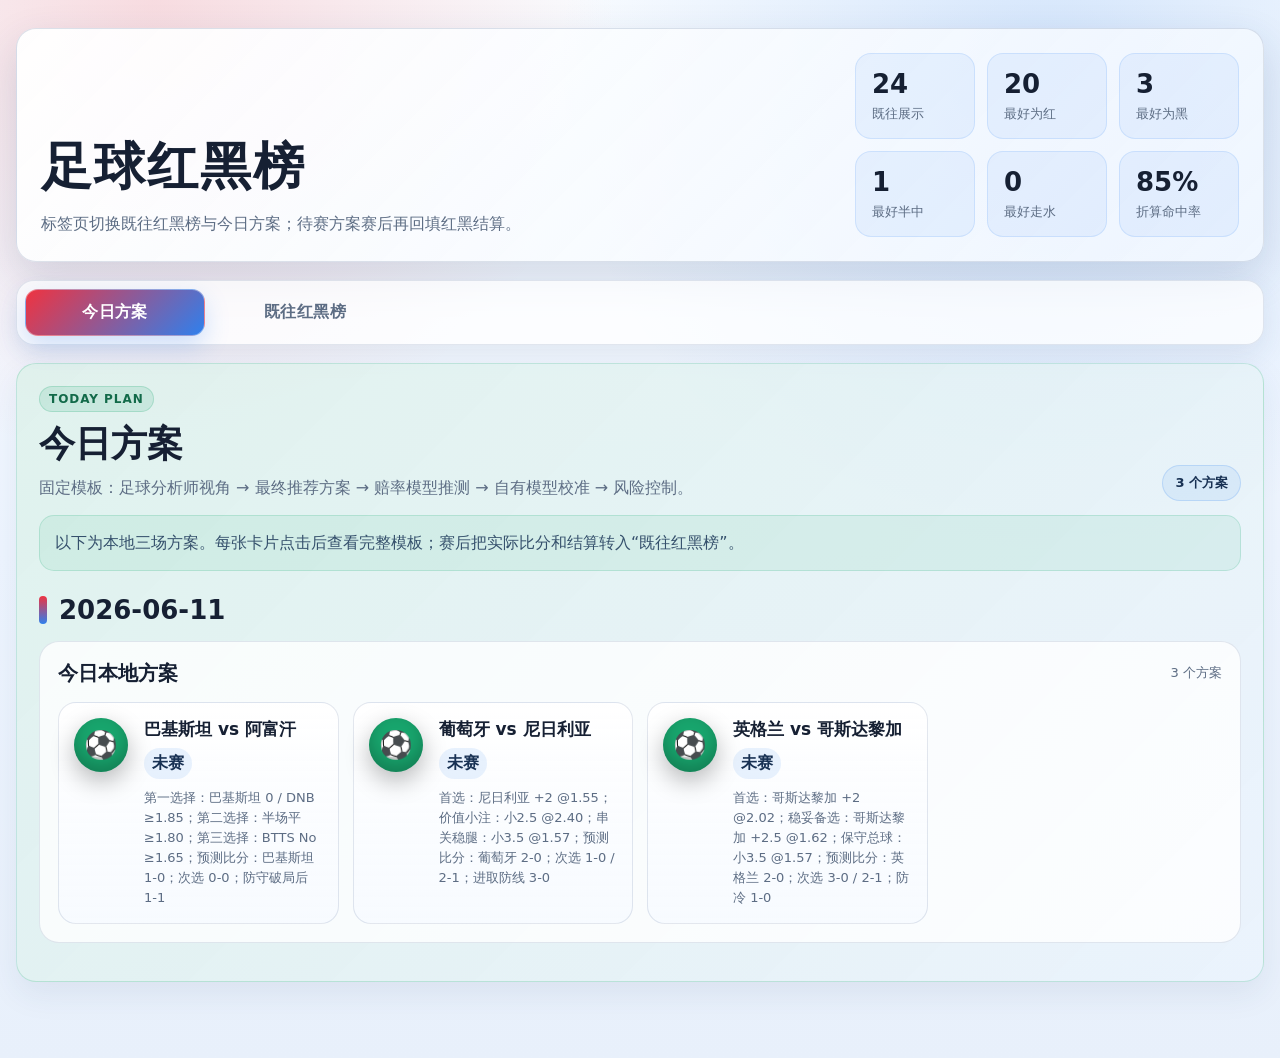
==== index.html @ 99fbc3a7 "Add red black board webpage" ====
<!doctype html>
<html lang="zh-CN">
<head>
  <meta charset="utf-8">
  <meta name="viewport" content="width=device-width, initial-scale=1">
  <title>足球红黑榜</title>
  <style>
    :root {
      --bg: #eef5ff;
      --panel: #ffffff;
      --panel-2: #f7fbff;
      --line: #cdd9ea;
      --text: #162033;
      --muted: #5d6d84;
      --red: #ef3340;
      --black: #1f2937;
      --amber: #ffb020;
      --blue: #2f80ed;
      --green: #18a56d;
      --shadow: 0 16px 42px rgba(39, 65, 103, .16);
      --radius: 20px;
    }

    * { box-sizing: border-box; }

    body {
      margin: 0;
      color: var(--text);
      background:
        radial-gradient(circle at 12% 0%, rgba(239, 51, 64, .16), transparent 30%),
        radial-gradient(circle at 82% 6%, rgba(47, 128, 237, .18), transparent 34%),
        linear-gradient(180deg, #f9fcff 0%, var(--bg) 52%, #e8f0fb 100%);
      font-family: "Microsoft YaHei", "PingFang SC", system-ui, -apple-system, BlinkMacSystemFont, "Segoe UI", sans-serif;
      min-height: 100vh;
    }

    button, input, select {
      font: inherit;
    }

    .app {
      width: min(1440px, calc(100% - 32px));
      margin: 0 auto;
      padding: 28px 0 52px;
    }

    .hero {
      display: grid;
      grid-template-columns: 1fr auto;
      gap: 22px;
      align-items: end;
      margin-bottom: 18px;
      padding: 24px;
      background: linear-gradient(135deg, rgba(255, 255, 255, .94), rgba(241, 247, 255, .84));
      border: 1px solid rgba(101, 125, 160, .22);
      border-radius: var(--radius);
      box-shadow: var(--shadow);
    }

    h1 {
      margin: 0 0 8px;
      font-size: clamp(30px, 4vw, 54px);
      letter-spacing: .04em;
    }

    .subtitle {
      margin: 0;
      color: var(--muted);
      line-height: 1.7;
    }

    .scoreboard {
      display: grid;
      grid-template-columns: repeat(3, minmax(120px, 1fr));
      gap: 12px;
      min-width: min(620px, 100%);
    }

    .stat {
      padding: 15px 16px;
      border-radius: 16px;
      background: rgba(47, 128, 237, .07);
      border: 1px solid rgba(47, 128, 237, .14);
    }

    .stat b {
      display: block;
      font-size: 26px;
      margin-bottom: 4px;
    }

    .stat span {
      color: var(--muted);
      font-size: 13px;
    }

    .filters {
      position: sticky;
      top: 0;
      z-index: 5;
      display: grid;
      grid-template-columns: 1.3fr repeat(3, minmax(145px, 200px));
      gap: 12px;
      padding: 14px 0;
      background: linear-gradient(180deg, rgba(238, 245, 255, .98), rgba(238, 245, 255, .86));
      backdrop-filter: blur(12px);
    }

    .control {
      width: 100%;
      color: var(--text);
      background: var(--panel);
      border: 1px solid var(--line);
      border-radius: 14px;
      outline: none;
      padding: 13px 14px;
    }

    .control:focus {
      border-color: rgba(90, 167, 255, .95);
      box-shadow: 0 0 0 3px rgba(90, 167, 255, .18);
    }

    .legend {
      display: flex;
      flex-wrap: wrap;
      gap: 10px;
      margin: 4px 0 18px;
      color: var(--muted);
      font-size: 14px;
    }

    .legend-item {
      display: inline-flex;
      gap: 7px;
      align-items: center;
      padding: 7px 10px;
      border-radius: 999px;
      background: rgba(255, 255, 255, .045);
      border: 1px solid rgba(101, 125, 160, .18);
    }

    .dot {
      width: 12px;
      height: 12px;
      border-radius: 50%;
      display: inline-block;
    }

    .dot.hit { background: var(--red); }
    .dot.miss { background: var(--black); border: 1px solid rgba(255, 255, 255, .36); }
    .dot.mixed { background: var(--amber); }
    .dot.push { background: var(--blue); }
    .dot.pending { background: var(--green); }

    .tabs {
      display: flex;
      gap: 10px;
      margin: 0 0 18px;
      padding: 8px;
      border-radius: 18px;
      background: rgba(255, 255, 255, .72);
      border: 1px solid rgba(101, 125, 160, .18);
      box-shadow: 0 10px 28px rgba(39, 65, 103, .09);
    }

    .tab-btn {
      flex: 0 1 180px;
      padding: 12px 16px;
      color: var(--muted);
      background: transparent;
      border: 1px solid transparent;
      border-radius: 13px;
      cursor: pointer;
      font-weight: 800;
      letter-spacing: .03em;
      transition: color .16s ease, background .16s ease, border-color .16s ease, transform .16s ease;
    }

    .tab-btn:hover {
      color: #183153;
      background: rgba(47, 128, 237, .07);
      transform: translateY(-1px);
    }

    .tab-btn.active {
      color: #ffffff;
      background: linear-gradient(135deg, var(--red), var(--blue));
      border-color: rgba(255, 255, 255, .36);
      box-shadow: 0 10px 24px rgba(47, 128, 237, .22);
    }

    .tab-panel[hidden] {
      display: none;
    }

    .section-shell {
      margin: 18px 0 24px;
      padding: 22px;
      border-radius: var(--radius);
      background: rgba(255, 255, 255, .66);
      border: 1px solid rgba(101, 125, 160, .18);
      box-shadow: 0 12px 32px rgba(39, 65, 103, .08);
    }

    .today-shell {
      background:
        linear-gradient(135deg, rgba(24, 165, 109, .12), rgba(47, 128, 237, .07)),
        rgba(255, 255, 255, .72);
      border-color: rgba(24, 165, 109, .2);
    }

    .section-head {
      display: flex;
      justify-content: space-between;
      gap: 16px;
      align-items: end;
      margin-bottom: 14px;
    }

    .section-head h2 {
      margin: 0;
      font-size: clamp(24px, 3vw, 36px);
    }

    .section-head p {
      margin: 6px 0 0;
      color: var(--muted);
      line-height: 1.65;
    }

    .eyebrow {
      display: inline-flex;
      margin: 0 0 8px;
      padding: 5px 9px;
      color: #126a49;
      background: rgba(24, 165, 109, .12);
      border: 1px solid rgba(24, 165, 109, .2);
      border-radius: 999px;
      font-size: 12px;
      font-weight: 700;
      letter-spacing: .08em;
    }

    .section-pill {
      flex: 0 0 auto;
      padding: 8px 12px;
      color: #183153;
      background: rgba(47, 128, 237, .09);
      border: 1px solid rgba(47, 128, 237, .18);
      border-radius: 999px;
      font-size: 13px;
      font-weight: 700;
      white-space: nowrap;
    }

    .template-note {
      margin: 0 0 14px;
      padding: 13px 15px;
      color: #35506c;
      background: rgba(24, 165, 109, .08);
      border: 1px solid rgba(24, 165, 109, .18);
      border-radius: 15px;
      line-height: 1.7;
    }

    .date-section {
      margin-top: 24px;
    }

    .date-title {
      display: flex;
      align-items: center;
      gap: 12px;
      margin: 0 0 14px;
      font-size: 26px;
    }

    .date-title::before {
      content: "";
      width: 8px;
      height: 28px;
      border-radius: 999px;
      background: linear-gradient(180deg, var(--red), var(--blue));
    }

    .series-section {
      margin: 16px 0;
      padding: 18px;
      border-radius: var(--radius);
      background: rgba(24, 33, 51, .76);
      background: rgba(255, 255, 255, .78);
      border: 1px solid rgba(101, 125, 160, .18);
    }

    .series-head {
      display: flex;
      justify-content: space-between;
      gap: 16px;
      align-items: center;
      margin-bottom: 15px;
    }

    .series-head h3 {
      margin: 0;
      font-size: 20px;
    }

    .series-count {
      color: var(--muted);
      font-size: 13px;
      white-space: nowrap;
    }

    .cards {
      display: grid;
      grid-template-columns: repeat(auto-fill, minmax(255px, 1fr));
      gap: 14px;
    }

    .card {
      position: relative;
      display: grid;
      grid-template-columns: 58px 1fr;
      gap: 12px;
      min-height: 140px;
      padding: 15px;
      border-radius: 18px;
      background: linear-gradient(180deg, rgba(255, 255, 255, .96), rgba(246, 250, 255, .88));
      border: 1px solid rgba(101, 125, 160, .18);
      cursor: pointer;
      text-align: left;
      color: var(--text);
      transition: transform .16s ease, border-color .16s ease, background .16s ease;
    }

    .card:hover {
      transform: translateY(-2px);
      border-color: rgba(47, 128, 237, .35);
      background: linear-gradient(180deg, rgba(255, 255, 255, 1), rgba(235, 244, 255, .92));
    }

    .ball {
      width: 54px;
      height: 54px;
      display: grid;
      place-items: center;
      border-radius: 50%;
      font-size: 27px;
      line-height: 1;
      box-shadow: inset 0 -8px 16px rgba(0, 0, 0, .22), 0 9px 25px rgba(0, 0, 0, .28);
    }

    .ball.hit { background: var(--red); }
    .ball.miss { background: var(--black); border: 1px solid rgba(255, 255, 255, .18); }
    .ball.mixed { background: var(--amber); color: #161000; }
    .ball.push { background: var(--blue); color: #06111e; }
    .ball.pending { background: var(--green); color: #06170f; }

    .card h4 {
      margin: 0 0 7px;
      font-size: 17px;
      line-height: 1.35;
    }

    .score {
      display: inline-flex;
      gap: 6px;
      align-items: center;
      padding: 5px 8px;
      border-radius: 999px;
      background: rgba(47, 128, 237, .1);
      color: #183153;
      font-weight: 700;
      margin-bottom: 9px;
    }

    .card p {
      margin: 0;
      color: var(--muted);
      line-height: 1.55;
      font-size: 13px;
    }

    .badges {
      display: flex;
      gap: 6px;
      flex-wrap: wrap;
      margin-top: 10px;
    }

    .badge {
      padding: 4px 7px;
      border-radius: 999px;
      color: #33506f;
      background: rgba(47, 128, 237, .08);
      border: 1px solid rgba(47, 128, 237, .14);
      font-size: 12px;
    }

    .badge-hit {
      color: #9f1722;
      background: rgba(239, 51, 64, .13);
      border-color: rgba(239, 51, 64, .28);
      font-weight: 700;
    }

    .badge-miss {
      color: #111827;
      background: rgba(17, 24, 39, .12);
      border-color: rgba(17, 24, 39, .28);
      font-weight: 700;
    }

    .badge-mixed {
      color: #8a5200;
      background: rgba(255, 176, 32, .18);
      border-color: rgba(255, 176, 32, .34);
      font-weight: 700;
    }

    .badge-push {
      color: #0f4f98;
      background: rgba(47, 128, 237, .14);
      border-color: rgba(47, 128, 237, .3);
      font-weight: 700;
    }

    .badge-pending {
      color: #126a49;
      background: rgba(24, 165, 109, .14);
      border-color: rgba(24, 165, 109, .3);
      font-weight: 700;
    }

    .empty {
      padding: 36px;
      text-align: center;
      color: var(--muted);
      border: 1px dashed var(--line);
      border-radius: var(--radius);
      background: rgba(255, 255, 255, .6);
    }

    .modal-backdrop {
      position: fixed;
      inset: 0;
      z-index: 20;
      display: none;
      align-items: center;
      justify-content: center;
      padding: 22px;
      background: rgba(83, 106, 137, .36);
      backdrop-filter: blur(10px);
    }

    .modal-backdrop.open { display: flex; }

    .modal {
      width: min(860px, 100%);
      max-height: min(780px, calc(100vh - 44px));
      overflow: auto;
      border-radius: 22px;
      background: #ffffff;
      border: 1px solid rgba(101, 125, 160, .2);
      box-shadow: var(--shadow);
    }

    .modal-head {
      position: sticky;
      top: 0;
      z-index: 2;
      display: grid;
      grid-template-columns: 62px 1fr auto;
      gap: 14px;
      align-items: center;
      padding: 18px 20px;
      background: rgba(255, 255, 255, .96);
      border-bottom: 1px solid rgba(101, 125, 160, .16);
      backdrop-filter: blur(12px);
    }

    .modal h2 {
      margin: 0 0 4px;
      font-size: 24px;
    }

    .modal-meta {
      color: var(--muted);
      font-size: 13px;
    }

    .close-btn {
      width: 40px;
      height: 40px;
      color: var(--text);
      background: rgba(47, 128, 237, .08);
      border: 1px solid rgba(47, 128, 237, .16);
      border-radius: 12px;
      cursor: pointer;
    }

    .modal-body {
      padding: 20px;
      display: grid;
      gap: 14px;
    }

    .detail-block {
      padding: 15px;
      border-radius: 16px;
      background: rgba(47, 128, 237, .055);
      border: 1px solid rgba(47, 128, 237, .12);
    }

    .detail-block h3 {
      margin: 0 0 9px;
      font-size: 16px;
      color: #183153;
    }

    .detail-block p,
    .detail-block li {
      color: #4f6179;
      line-height: 1.75;
    }

    .detail-block p { margin: 0; }
    .detail-block ul { margin: 0; padding-left: 20px; }

    @media (max-width: 920px) {
      .hero { grid-template-columns: 1fr; }
      .scoreboard { grid-template-columns: repeat(2, minmax(120px, 1fr)); }
      .filters { grid-template-columns: 1fr 1fr; }
    }

    @media (max-width: 620px) {
      .app { width: min(100% - 20px, 1440px); padding-top: 12px; }
      .hero { padding: 18px; }
      .tabs { grid-template-columns: 1fr; display: grid; }
      .tab-btn { flex: auto; }
      .section-shell { padding: 16px; }
      .section-head { display: block; }
      .section-pill { display: inline-flex; margin-top: 10px; }
      .filters { grid-template-columns: 1fr; }
      .cards { grid-template-columns: 1fr; }
      .modal-head { grid-template-columns: 52px 1fr auto; }
      .ball { width: 48px; height: 48px; font-size: 24px; }
    }
  </style>
</head>
<body>
  <main class="app">
    <section class="hero">
      <div>
        <h1>足球红黑榜</h1>
        <p class="subtitle">标签页切换既往红黑榜与今日方案；待赛方案赛后再回填红黑结算。</p>
      </div>
      <div class="scoreboard" id="scoreboard"></div>
    </section>

    <nav class="tabs" role="tablist" aria-label="红黑榜页面切换">
      <button class="tab-btn active" id="todayTab" type="button" role="tab" aria-selected="true" aria-controls="todayPanel" data-panel="todayPanel">今日方案</button>
      <button class="tab-btn" id="historyTab" type="button" role="tab" aria-selected="false" aria-controls="historyPanel" data-panel="historyPanel">既往红黑榜</button>
    </nav>

    <section class="section-shell today-shell tab-panel" id="todayPanel" role="tabpanel" aria-labelledby="todayTab">
      <div class="section-head">
        <div>
          <span class="eyebrow">TODAY PLAN</span>
          <h2 id="todayTitle">今日方案</h2>
          <p>固定模板：足球分析师视角 → 最终推荐方案 → 赔率模型推测 → 自有模型校准 → 风险控制。</p>
        </div>
        <span class="section-pill" id="todayCount"></span>
      </div>
      <p class="template-note">以下为本地三场方案。每张卡片点击后查看完整模板；赛后把实际比分和结算转入“既往红黑榜”。</p>
      <section id="todayBoard"></section>
    </section>

    <section class="section-shell tab-panel" id="historyPanel" role="tabpanel" aria-labelledby="historyTab" hidden>
      <div class="section-head">
        <div>
          <span class="eyebrow">HISTORY</span>
          <h2 id="historyTitle">既往红黑榜</h2>
          <p>保留前面的红黑榜记录，支持按日期、系列赛、结果和关键词筛选。</p>
        </div>
        <span class="section-pill">赛后复盘</span>
      </div>

      <section class="filters" aria-label="筛选">
        <input class="control" id="searchInput" type="search" placeholder="搜索球队、盘口、经验关键词...">
        <select class="control" id="dateFilter"></select>
        <select class="control" id="seriesFilter"></select>
        <select class="control" id="statusFilter">
          <option value="all">全部结果</option>
          <option value="hit">只看红</option>
          <option value="miss">只看黑</option>
          <option value="mixed">只看半中/混合</option>
          <option value="push">只看走水</option>
        </select>
      </section>

      <div class="legend">
        <span class="legend-item"><span class="dot hit"></span>红：推荐结构命中</span>
        <span class="legend-item"><span class="dot miss"></span>黑：主方向失误</span>
        <span class="legend-item"><span class="dot mixed"></span>半中/混合：方向部分对、结构不优</span>
        <span class="legend-item"><span class="dot push"></span>走水：主盘口退回本金</span>
        <span class="legend-item"><span class="dot pending"></span>待赛：今日方案未结算</span>
      </div>

      <section id="board"></section>
    </section>
  </main>

  <div class="modal-backdrop" id="modalBackdrop" role="dialog" aria-modal="true" aria-labelledby="modalTitle">
    <article class="modal">
      <header class="modal-head">
        <div class="ball" id="modalBall">⚽</div>
        <div>
          <h2 id="modalTitle"></h2>
          <div class="modal-meta" id="modalMeta"></div>
        </div>
        <button class="close-btn" id="modalClose" aria-label="关闭">×</button>
      </header>
      <div class="modal-body" id="modalBody"></div>
    </article>
  </div>

  <script>
    const records = [
      {
        date: "2026-06-08",
        series: "男子国家队友谊赛",
        match: "斯里兰卡 vs 不丹",
        score: "4-1",
        status: "miss",
        label: "黑榜",
        summary: "低估低级别比赛崩盘风险，小2.5和不丹受让保护失败。",
        plan: ["小于2.5 @2.14", "不丹 +1.5 @1.64"],
        settlement: ["小2.5输", "不丹+1.5输"],
        review: "低排名国家队友谊赛防守稳定性很差，FIFA/Elo平衡感不能直接转化为小球和受让安全。",
        lessons: ["低级别国家队不要重仓小球。", "弱队+1.5不等于安全，尤其下半场体能和防线会断。"]
      },
      {
        date: "2026-06-09",
        series: "男子国家队友谊赛",
        match: "荷兰 vs 乌兹别克斯坦",
        score: "2-1",
        status: "hit",
        label: "红榜",
        summary: "强队赢球但不穿深盘，受让保护方向正确。",
        plan: ["乌兹别克斯坦 +2 / +2.5", "避开荷兰低赔ML和深让"],
        settlement: ["乌兹别克斯坦+2赢/推", "乌兹别克斯坦+2.5赢"],
        review: "友谊赛强队控制比赛后不一定继续扩大比分，低赔胜出和深盘穿出是两回事。",
        lessons: ["强队ML低于1.30通常不是价值。", "优先找受让+1.5/+2/+2.5。"]
      },
      {
        date: "2026-06-09",
        series: "男子国家队友谊赛",
        match: "法国 vs 北爱尔兰",
        score: "3-1",
        status: "hit",
        label: "红榜",
        summary: "法国方向对，但价值在北爱受让保护。",
        plan: ["北爱尔兰 +2 / +2.5", "避免法国低赔ML"],
        settlement: ["北爱+2推", "北爱+2.5赢"],
        review: "强队赢2球的比分带很厚，+2/+2.5比追-2.5更合理。",
        lessons: ["强弱明显但友谊赛轮换时，受让盘比强队让深盘更稳。"]
      },
      {
        date: "2026-06-09",
        series: "男子国家队友谊赛",
        match: "尼日尔 vs 毛里塔尼亚",
        score: "0-1",
        status: "hit",
        label: "红榜",
        summary: "毛里塔尼亚方向和小比分逻辑兑现。",
        plan: ["毛里塔尼亚方向/不败", "低比分优先"],
        settlement: ["毛里塔尼亚胜", "小比分命中"],
        review: "多模型冲突时没有强行扩大仓位，最终客队方向兑现。",
        lessons: ["模型冲突场可小仓抓方向，但不要进稳胆串。"]
      },
      {
        date: "2026-06-09",
        series: "青年队友谊赛",
        match: "意大利U21 vs 阿尔巴尼亚U21",
        score: "1-0",
        status: "hit",
        label: "红榜",
        summary: "意大利方向对，但深盘不可追。",
        plan: ["意大利 DNB/小让", "避免-1.5以上深盘"],
        settlement: ["意大利胜", "深盘难穿"],
        review: "青年队强队能赢但不稳定穿盘，1-0是典型友谊赛比分。",
        lessons: ["U21/U23强队不要当成年队强队处理。"]
      },
      {
        date: "2026-06-09",
        series: "埃及杯",
        match: "恩彼 vs 马斯里",
        score: "0-3",
        status: "mixed",
        label: "半中",
        summary: "马斯里方向对，但小球思路被杯赛状态打穿。",
        plan: ["马斯里DNB/方向", "偏小球"],
        settlement: ["马斯里方向赢", "小球输"],
        review: "杯赛一旦先丢球，落后方压上会放大反击进球。",
        lessons: ["杯赛淘汰场别把边路方向和小球强绑定。"]
      },
      {
        date: "2026-06-09",
        series: "青年队友谊赛",
        match: "USA U21 vs 乌兹别克斯坦U23",
        score: "0-1",
        status: "hit",
        label: "红榜",
        summary: "反名气盘成功，乌兹别克斯坦受让/不败方向兑现。",
        plan: ["乌兹别克斯坦U23 +0.75/+1", "避免USA名气低赔"],
        settlement: ["乌兹别克斯坦U23胜", "受让全赢"],
        review: "U21对U23存在年龄和阵容差，不应只按美国名气定价。",
        lessons: ["青年队跨年龄比赛，名气盘要降权。"]
      },
      {
        date: "2026-06-09",
        series: "男子国家队友谊赛",
        match: "秘鲁 vs 西班牙",
        score: "1-3",
        status: "hit",
        label: "红榜",
        summary: "西班牙赢球但没有打穿+2.5，受让保护优于低赔胜。",
        plan: ["秘鲁 +2 @1.94", "秘鲁 +2.5 @1.54", "不买西班牙ML @1.12"],
        settlement: ["秘鲁+2推", "秘鲁+2.5赢", "小3/小3.5输"],
        review: "强队3-0后可能丢安慰球，受让保护比小球更稳。",
        lessons: ["热门强队高xG时，慎用小3.5。"]
      },
      {
        date: "2026-06-09",
        series: "女子国家队友谊赛",
        match: "巴拿马女足 vs 牙买加女足",
        score: "0-0",
        status: "hit",
        label: "红榜",
        summary: "牙买加DNB走水，小球和BTTS No命中。",
        plan: ["牙买加 +0/DNB", "小3.5", "小2.5高价才买"],
        settlement: ["DNB走水", "小2.5/小3.5赢", "BTTS No赢"],
        review: "二番战防守调整明显，胜负方向不如不败+小球。",
        lessons: ["女足二番战优先DNB/X2/小球，不追首战赢家ML。"]
      },
      {
        date: "2026-06-09",
        series: "男子国家队友谊赛",
        match: "瓦努阿图 vs 斐济",
        score: "2-2",
        status: "mixed",
        label: "半中",
        summary: "早期BTTS/大球正确，后期瓦努阿图低赔和小球投机不优。",
        plan: ["避免瓦努阿图ML 1.59", "早期BTTS/大2.5", "后期小2.5仅投机"],
        settlement: ["瓦努阿图ML输", "大2.5赢", "BTTS赢"],
        review: "低信息岛国/区域赛，热门压缩到1.60附近要警惕。",
        lessons: ["区域友谊赛更适合BTTS/大球或受让，不追快速降赔热门。"]
      },
      {
        date: "2026-06-09",
        series: "男子国家队友谊赛",
        match: "塔吉克斯坦 vs 印度",
        score: "1-1",
        status: "mixed",
        label: "半中",
        summary: "塔吉克斯坦ML过热，小3.5正确。",
        plan: ["塔吉克斯坦ML小仓", "避免-0.75", "小3.5"],
        settlement: ["塔吉克斯坦ML输", "DNB推", "小3.5赢"],
        review: "首回合3-1不能直接外推，印度二番战调整有效。",
        lessons: ["同对手短期复赛，首战赢家必须降权。"]
      },
      {
        date: "2026-06-09",
        series: "女子国家队友谊赛",
        match: "澳大利亚女足 vs 墨西哥女足",
        score: "3-1",
        status: "miss",
        label: "黑榜",
        summary: "过度倾向墨西哥和小球，澳大利亚反弹打出高节奏。",
        plan: ["墨西哥 +0.5/X2", "小2.5", "BTTS No"],
        settlement: ["墨西哥受让输", "小2.5输", "BTTS No输"],
        review: "强队首战输球后的主场反弹不能被简单当作继续被压制。",
        lessons: ["女足近期大胜数据要做对手强度校正。", "强队窄败后的二番战可转向反弹+大球。"]
      },
      {
        date: "2026-06-10",
        series: "男子国家队友谊赛",
        match: "中国 vs 泰国",
        score: "0-0",
        status: "hit",
        label: "红榜",
        summary: "不买中国主胜，泰国受让和小球命中。",
        plan: ["泰国 +1", "小3.5", "避免中国ML低价"],
        settlement: ["泰国+1赢", "小3.5/小2.5赢", "中国ML输"],
        review: "双方评级接近，主场优势不足以支撑短价主胜。",
        lessons: ["近均势AFC友谊赛，平局概率必须作为主结果处理。"]
      },
      {
        date: "2026-06-10",
        series: "男子国家队友谊赛",
        match: "菲律宾 vs 缅甸",
        score: "5-1",
        status: "hit",
        label: "红榜",
        summary: "大球/BTTS优于低赔主胜，东南亚低级别高事件兑现。",
        plan: ["大2.5 >=1.75", "BTTS Yes >=1.90", "菲律宾ML低价不追"],
        settlement: ["大2.5赢", "BTTS赢", "菲律宾胜"],
        review: "这里不该过度使用FIFA/Elo防冷，近期进攻和外部大球信号更重要。",
        lessons: ["低级别东南亚场，优先看总球/队伍总球。"]
      },
      {
        date: "2026-06-10",
        series: "男子国家队友谊赛",
        match: "亚美尼亚 vs 摩尔多瓦",
        score: "1-1",
        status: "hit",
        label: "红榜",
        summary: "避开亚美尼亚短价ML，小3.5和受让方向正确。",
        plan: ["亚美尼亚ML只>=1.70才买", "小3.5", "摩尔多瓦+1.5"],
        settlement: ["亚美尼亚ML输", "小3.5赢", "摩尔多瓦+1.5赢"],
        review: "1.60-1.70区间友谊赛热门并不稳，1-1在比分带内。",
        lessons: ["中档热门配22-25%平局时，ML不适合串关。"]
      },
      {
        date: "2026-06-10",
        series: "男子国家队友谊赛",
        match: "刚果DR vs 智利",
        score: "1-2",
        status: "hit",
        label: "红榜",
        summary: "智利+0.5和小3.5是正确结构，刚果DR主方向太脆。",
        plan: ["智利 +0.5", "小3.5", "不重仓刚果DR ML"],
        settlement: ["智利+0.5赢", "小3.5赢", "小2.5输"],
        review: "两队差距不大时，+0.5和小3.5比轻热门ML稳。",
        lessons: ["主比分含2-1/1-2时，小3.5优于小2.5。"]
      },
      {
        date: "2026-06-10",
        series: "男子国家队友谊赛",
        match: "印尼 vs 莫桑比克",
        score: "1-0",
        status: "hit",
        label: "红榜",
        summary: "印尼低比分胜出，-1推、小球和BTTS No命中。",
        plan: ["印尼 -1 亚洲价够才买", "小3.5", "BTTS No"],
        settlement: ["印尼ML赢", "印尼-1推", "小3.5赢", "BTTS No赢"],
        review: "市场和本地赔率模型胜过FIFA/Elo，但FIFA/Elo正确限制深盘仓位。",
        lessons: ["赔率模型与市场一致时，不要只因FIFA分逆向。"]
      },
      {
        date: "2026-06-10",
        series: "男子国家队友谊赛",
        match: "匈牙利 vs 哈萨克斯坦",
        score: "3-1",
        status: "mixed",
        label: "半中",
        summary: "匈牙利赢球且穿+1.5，+2保护才避免损失；小3.5失败。",
        plan: ["哈萨克斯坦 +1.5 小价值", "更稳为 +2", "小3.5需谨慎"],
        settlement: ["哈萨克+1.5输", "哈萨克+2推", "小3.5输"],
        review: "强队xG>2且弱队有进球概率时，3-1路径很危险。",
        lessons: ["+2和+1.5差异很大，稳妥串关优先推盘保护。"]
      },
      {
        date: "2026-06-10",
        series: "男子国家队友谊赛",
        match: "巴林 vs 叙利亚",
        score: "0-0",
        status: "hit",
        label: "红榜",
        summary: "小2亚洲和小1.5命中，边线全部不如小球。",
        plan: ["小2亚洲 @2.12", "小1.5 @2.84小注", "避免巴林ML/DNB"],
        settlement: ["小2全赢", "小1.5赢"],
        review: "近均势西亚友谊赛，低比分和平局权重很高。",
        lessons: ["U2亚洲优于短价U2.5。", "边线压缩后不要追主胜。"]
      },
      {
        date: "2026-06-10",
        series: "男子国家队友谊赛",
        match: "利比里亚 vs 塞拉利昂",
        score: "3-1",
        status: "miss",
        label: "黑榜",
        summary: "低估利比里亚主场反弹和二番战开放度。",
        plan: ["小2.5", "塞拉利昂DNB/ML高价才买"],
        settlement: ["小2.5输", "塞拉利昂方向输"],
        review: "首战小比分和塞拉利昂1-0优势被过度外推。",
        lessons: ["复仇/主场回合要提高波动率。", "近均势且价格不够，不进主串。"]
      },
      {
        date: "2026-06-10",
        series: "男子国家队友谊赛",
        match: "吉尔吉斯 vs 巴勒斯坦",
        score: "0-0",
        status: "hit",
        label: "红榜",
        summary: "巴勒斯坦不败和小球正确，ML/-0.25不该买。",
        plan: ["巴勒斯坦DNB/X2价格够才买", "小2.5/小3.5", "避免硬买ML"],
        settlement: ["DNB推", "小球赢", "ML输"],
        review: "客队小优不等于必须赢，平局概率接近30%。",
        lessons: ["轻微客优场，DNB/X2/小球比ML好。"]
      },
      {
        date: "2026-06-10",
        series: "女子国家队友谊赛",
        match: "日本女足 vs 南非女足",
        score: "0-1",
        status: "mixed",
        label: "半中",
        summary: "赛前强队判断失败，但防过热的南非+3.5和赛中X2思路正确。",
        plan: ["避开日本ML 1.03", "南非 +3.5 防过热", "落后后不追日本低价 comeback"],
        settlement: ["南非+3.5赢", "赛中南非X2赢", "日本深盘全输"],
        review: "首战5-0制造严重过热，二番战轮换和调整风险被低估。",
        lessons: ["女足首战大胜后二番战要防冷。", "强队落后但live仍短，优先看下狗X2。"]
      },
      {
        date: "2026-06-10",
        series: "女子国家队友谊赛",
        match: "印尼女足 vs 柬埔寨女足",
        score: "1-1",
        status: "hit",
        label: "红榜",
        summary: "柬埔寨不败方向正确，+0走水，+0.25更优，小球补仓正确。",
        plan: ["柬埔寨 +0/DNB >=1.90", "更优为 +0.25", "小2.5/小3.5"],
        settlement: ["柬埔寨DNB走水", "+0.25半赢", "小2.5/小3.5赢"],
        review: "方向对但DNB 1.85略低，5U偏重；结构上+0.25更适合1-1比分带。",
        lessons: ["女足模型冲突场限仓。", "1-1主比分时，+0.25优于+0。"]
      },
      {
        date: "2026-06-10",
        series: "男子国家队友谊赛",
        match: "阿根廷 vs 冰岛",
        score: "3-0",
        status: "mixed",
        label: "半中",
        summary: "阿根廷胜、3-0比分带、-1和小3.5正确；主推小2.5与冰岛+2.5失败。",
        plan: ["主线阿根廷胜但不买低赔ML", "小2.5 >=2.25", "冰岛 +2.5 >=1.50", "保守替代：阿根廷 -1 / 小3.5 / BTTS No"],
        settlement: ["阿根廷胜赢", "阿根廷-1赢", "小3.5赢", "BTTS No赢", "小2.5输", "冰岛+2.5输"],
        review: "胜负和比分带判断正确，3-0也在赛前主区间内；但最终方案把友谊赛轮换和冰岛抗压能力权重放得过高。市场校准与自建模型都显示阿根廷xG可到2.4以上、冰岛xG低于0.6时，3-0是自然路径，不应把冰岛+2.5和小2.5放到主仓。",
        lessons: ["精英强队且对手xG极低时，友谊赛轮换不能机械转成下狗+2.5。", "主比分含3-0时，小3.5优于小2.5。", "这种结构优先阿根廷-1/BTTS No/小3.5，少碰深盘和低赔ML。"]
      }
    ];

    const todayPlans = [
      {
        date: "2026-06-11",
        series: "今日本地方案",
        match: "巴基斯坦 vs 阿富汗",
        score: "未赛",
        status: "pending",
        label: "待赛",
        summary: "巴基斯坦这次在马累的表现明显超出其FIFA排名，球队在 Nolberto Solano 带领下防守结构更紧，三场保持零封，Umar Nawaz、Harun Hamid、Abdul Arshad 都在本届赛事有进球贡献，说明他们不是单纯靠摆大巴，而是能通过反击和后段冲击拿到结果。阿富汗长期排名和历史底子更好，2013年曾拿过 SAFF 冠军，阵容理论上更成熟，Jose Antonio Nogueira 的球队也有中前场个人能力，但本届比赛进攻效率偏低，对孟加拉 U23 和巴基斯坦都没能破门。两队有明显地域与历史对抗属性，决赛氛围会更紧，犯错成本高。公开伤病和首发信息目前没有完全确认，因此不能把任何一边当成稳胆。盘口给出阿富汗微优，更多是长期实力和排名定价；但巴基斯坦当前状态、零封能力和刚刚2-0赢过对手，使得受保护盘口更有价值。",
        plan: ["第一选择：巴基斯坦 0 / DNB ≥1.85", "第二选择：半场平 ≥1.80", "第三选择：BTTS No ≥1.65", "预测比分：巴基斯坦 1-0；次选 0-0；防守破局后 1-1"],
        settlement: ["赔率模型推测：William Hill 1X2 为巴基斯坦胜2.88 / 平2.70 / 阿富汗胜2.62，去水后约31.6% / 33.7% / 34.7%。三项非常接近，平局权重很高，市场预期是低比分、胶着、90分钟难分胜负。", "盘口结论：阿富汗胜赔只是微优，不足以覆盖近期状态冲突；巴基斯坦DNB能保留当前赛会状态优势，同时规避决赛平局风险。", "总球方向：小2.5方向对但若只有1.44，EV不够；BTTS No若能到1.65以上，结构比低赔小球更好。"],
        review: "自有模型校准：PL模型偏阿富汗小优，阿富汗38.96%、巴基斯坦33.94%、平27.09%；Soccer-Betting xG为巴基斯坦0.75-1.48阿富汗；FIFA/Elo长期层面阿富汗排名169、巴基斯坦202，阿富汗底子更高。但本届Diamond Jubilee活体证据明显偏巴基斯坦：0-0孟加拉U23、3-0马尔代夫、2-0阿富汗，3场2胜1平进5球失0球；阿富汗则1-0马尔代夫、0-0孟加拉U23、0-2巴基斯坦，进攻产量偏低。核心冲突是长期实力和通用模型偏阿富汗，但近期赛会状态偏巴基斯坦，因此最终不直接买巴基斯坦胜，而选巴基斯坦DNB/半场平/BTTS No。",
        lessons: ["不建议：阿富汗胜 @2.62，模型支持但近期状态不支持重仓。", "不建议：巴基斯坦胜 @2.88，有冷门价值但平局风险太大。", "不建议：小2.5 @1.44，方向对但赔率太低，EV不够。", "不建议：大2.5 @2.65，与本届赛事节奏冲突。", "最终判断：看好巴基斯坦常规时间不败；若必须选胜负，轻看巴基斯坦小胜，但不建议直接重仓买胜。", "数据源：Diamond Jubilee Tournament赛程和积分；阿富汗国家队历史与对巴基斯坦rivalry。"]
      },
      {
        date: "2026-06-11",
        series: "今日本地方案",
        match: "葡萄牙 vs 尼日利亚",
        score: "未赛",
        status: "pending",
        label: "待赛",
        summary: "葡萄牙整体实力明显强于尼日利亚，中场控制力是最大优势。布鲁诺、维蒂尼亚、若昂·内维斯这一组能保证传控节奏，边路和肋部推进质量也高。罗伯托·马丁内斯大概率会把这场当成世界杯前节奏校准，前60分钟强度不会低，但领先后会有轮换和保护主力的倾向。尼日利亚虽然没进世界杯，整体动力不如葡萄牙，但身体条件、反击速度和中场对抗并不差。公开赛前信息提到奥斯梅恩、卢克曼等核心可能不完整，进攻上限受限；不过伊沃比、莫菲、阿科尔·亚当斯一类球员仍有反击威胁。两队历史上葡萄牙曾4-0赢过尼日利亚，但那场不能直接复制到这次友谊赛。综合看，葡萄牙更可能通过控场和定位球、边路推进拿下比赛，但在友谊赛环境下不宜追深盘。最合理路径是葡萄牙小胜或两球胜，比分更像2-0、1-0、2-1，而不是大比分屠杀。",
        plan: ["首选：尼日利亚 +2 @1.55", "价值小注：小2.5 @2.40", "串关稳腿：小3.5 @1.57", "预测比分：葡萄牙 2-0；次选 1-0 / 2-1；进取防线 3-0"],
        settlement: ["赔率模型推测：Bet365 1X2 为葡萄牙胜1.30 / 平5.25 / 尼日利亚胜10.00，去水后约72.6% / 18.0% / 9.4%，葡萄牙胜面明确但胜赔没有下注价值。", "盘口结构：葡萄牙-1.5 @1.85、-2 @2.38，尼日利亚+1.5 @1.95、+2 @1.55；当前更合理的是尼日利亚+2，葡萄牙赢1球全赢、赢2球走水，只怕赢3球以上。", "大小球：大2.5 @1.53偏热，小2.5 @2.40有价值但波动大；小3.5 @1.57更适合串关，但需防3-1。"],
        review: "自有模型校准：市场模型给葡萄牙72.6%、平18.0%、尼日利亚9.4%；PL模型给葡萄牙77.0%、平10.6%、尼日利亚12.4%；Soccer-Betting为葡萄牙69.9%、平18.7%、尼日利亚11.4%，xG 2.14-0.73；自建FIFA/Elo更保守，葡萄牙56.2%、平23.2%、尼日利亚20.6%，xG 1.78-0.98。核心结论是葡萄牙赢面明确，但赢穿-1.5/-2不稳。主比分集中在2-0、1-0、2-1、3-0、1-1，因此最终倾向葡萄牙赢，但尼日利亚受让更好。",
        lessons: ["不建议：葡萄牙胜 @1.30，太低。", "不建议：葡萄牙 -1.5 @1.85，2-0才赢，1-0/2-1都黑。", "不建议：葡萄牙 -2 @2.38，需要赢3球才全赢，风险偏高。", "不建议：大2.5 @1.53，价格被压低，没明显优势。", "风险控制：尼日利亚+2是最稳结构，核心比分2-0可保护；小2.5只适合小仓，小3.5更适合串关。"]
      },
      {
        date: "2026-06-11",
        series: "今日本地方案",
        match: "英格兰 vs 哥斯达黎加",
        score: "未赛",
        status: "pending",
        label: "待赛",
        summary: "英格兰这场是世界杯前最后热身，比赛目的不是刷净胜球，而是让主力找状态、控制体能和避免伤病。Tuchel 上一场对新西兰只赢 1-0，并且大量轮换，说明他更重视负荷管理而不是比分。Saka 目前仍有跟腱不适，需要被控制出场时间；Rice、Eze、Madueke 状态更完整，Kane 仍是最稳定终结点。哥斯达黎加整体实力低于英格兰，但他们不是完全开放型球队，面对强队大概率会收缩防线，依靠 Ugalde、Zamora 等人打反击。公开情报还显示哥斯达黎加处于换帅后的过渡期，可能使用部分发展型球员，这会削弱他们的进攻组织，但也会让比赛更接近防守演练。综合看，英格兰胜面很大，但在高温、轮换、世界杯前保护主力的背景下，追 -2.5 并不舒服；盘口更合理的方向是哥斯达黎加受让保护，或者小3.5配合英格兰胜方向。",
        plan: ["首选：哥斯达黎加 +2 @2.02", "稳妥备选：哥斯达黎加 +2.5 @1.62", "保守总球：小3.5 @1.57", "预测比分：英格兰 2-0；次选 3-0 / 2-1；防冷 1-0"],
        settlement: ["赔率模型推测：Bet365 1X2 为英格兰1.14 / 平8.00 / 哥斯达黎加17.00，去水后约82.7% / 11.8% / 5.5%，英格兰胜面极大但胜赔没有价值。", "让球市场已到英格兰-2 @1.78、-2.5 @2.25；模型测算哥斯达黎加+2 @2.02是最佳价值位，+2.5 @1.62更稳但赔率一般。", "大小球方面，大2.5 @1.53偏热，小3.5 @1.57可做保守串关，但3-1/4-0是主要风险。"],
        review: "自有模型校准：PL模型给英格兰胜78.5%、平10.4%、哥斯达黎加11.0%；Soccer-Betting xG为2.44-0.75，总进球3.20；自建FIFA/Elo为2.19-0.79，总进球2.98。比分集中在2-0、3-0、1-0、2-1、3-1，核心判断是英格兰赢球没问题，但赢3球以上不稳。交手参考为2014世界杯0-0、2018热身赛2-0，风格偏英格兰控场但不一定打爆。",
        lessons: ["不建议：英格兰胜 @1.14，赔率太低。", "不建议：英格兰 -2.5 @2.25，需要大胜，友谊赛不稳。", "不建议：大2.5 @1.53，价格被压低，没有明显EV。", "不建议：BTTS No @1.44，方向可以但赔率太短。", "风险控制：哥斯达黎加+2是当前最好的结构，英格兰赢1球或不胜全赢，赢2球走水，只有英格兰赢3球以上才输。"]
      }
    ];

    const statusText = {
      hit: "红",
      miss: "黑",
      mixed: "半中",
      push: "走水",
      pending: "待赛"
    };

    const todayBoard = document.getElementById("todayBoard");
    const todayCount = document.getElementById("todayCount");
    const board = document.getElementById("board");
    const scoreboard = document.getElementById("scoreboard");
    const searchInput = document.getElementById("searchInput");
    const dateFilter = document.getElementById("dateFilter");
    const seriesFilter = document.getElementById("seriesFilter");
    const statusFilter = document.getElementById("statusFilter");
    const tabButtons = document.querySelectorAll(".tab-btn");
    const tabPanels = document.querySelectorAll(".tab-panel");
    const modalBackdrop = document.getElementById("modalBackdrop");
    const modalBall = document.getElementById("modalBall");
    const modalTitle = document.getElementById("modalTitle");
    const modalMeta = document.getElementById("modalMeta");
    const modalBody = document.getElementById("modalBody");
    const modalClose = document.getElementById("modalClose");

    function unique(values) {
      return [...new Set(values)].sort();
    }

    function optionList(select, label, values) {
      select.innerHTML = `<option value="all">${label}</option>` +
        values.map(value => `<option value="${escapeHtml(value)}">${escapeHtml(value)}</option>`).join("");
    }

    function escapeHtml(value) {
      return String(value)
        .replaceAll("&", "&amp;")
        .replaceAll("<", "&lt;")
        .replaceAll(">", "&gt;")
        .replaceAll('"', "&quot;")
        .replaceAll("'", "&#039;");
    }

    function recordText(record) {
      return [
        record.date,
        record.series,
        record.match,
        record.score,
        record.summary,
        record.review,
        ...(record.plan || []),
        ...(record.settlement || []),
        ...(record.lessons || [])
      ].join(" ").toLowerCase();
    }

    function getFilteredRecords() {
      const q = searchInput.value.trim().toLowerCase();
      return records.filter(record => {
        const dateOk = dateFilter.value === "all" || record.date === dateFilter.value;
        const seriesOk = seriesFilter.value === "all" || record.series === seriesFilter.value;
        const statusOk = statusFilter.value === "all"
          || record.status === statusFilter.value
          || (statusFilter.value === "mixed" && hasMixed(record))
          || (statusFilter.value === "push" && hasPush(record));
        const searchOk = !q || recordText(record).includes(q);
        return dateOk && seriesOk && statusOk && searchOk;
      });
    }

    function renderStats(list) {
      const bestOutcomes = list.map(bestOutcome);
      const hit = bestOutcomes.filter(status => status === "hit").length;
      const miss = bestOutcomes.filter(status => status === "miss").length;
      const mixed = bestOutcomes.filter(status => status === "mixed").length;
      const push = bestOutcomes.filter(status => status === "push").length;
      const weightedHits = hit + mixed * .5 + push * .5;
      const hitRate = list.length ? Math.round(weightedHits / list.length * 100) : 0;
      scoreboard.innerHTML = [
        { value: list.length, label: "既往展示" },
        { value: hit, label: "最好为红" },
        { value: miss, label: "最好为黑" },
        { value: mixed, label: "最好半中" },
        { value: push, label: "最好走水" },
        { value: `${hitRate}%`, label: "折算命中率" }
      ].map(item => `<div class="stat"><b>${item.value}</b><span>${item.label}</span></div>`).join("");
    }

    function groupBy(list, key) {
      return list.reduce((acc, item) => {
        const value = item[key];
        if (!acc[value]) acc[value] = [];
        acc[value].push(item);
        return acc;
      }, {});
    }

    function activateTab(panelId) {
      tabButtons.forEach(button => {
        const active = button.dataset.panel === panelId;
        button.classList.toggle("active", active);
        button.setAttribute("aria-selected", String(active));
      });

      tabPanels.forEach(panel => {
        panel.hidden = panel.id !== panelId;
      });
    }

    function renderTodayBoard() {
      todayCount.textContent = `${todayPlans.length} 个方案`;

      const byDate = groupBy(todayPlans, "date");
      const html = Object.keys(byDate).sort().map(date => {
        const seriesMap = groupBy(byDate[date], "series");
        const seriesHtml = Object.keys(seriesMap).sort().map(series => {
          const cards = seriesMap[series]
            .map(record => renderCard(record, "today", todayPlans.indexOf(record)))
            .join("");
          return `
            <section class="series-section">
              <div class="series-head">
                <h3>${escapeHtml(series)}</h3>
                <span class="series-count">${seriesMap[series].length} 个方案</span>
              </div>
              <div class="cards">${cards}</div>
            </section>
          `;
        }).join("");

        return `
          <section class="date-section">
            <h2 class="date-title">${escapeHtml(date)}</h2>
            ${seriesHtml}
          </section>
        `;
      }).join("");

      todayBoard.innerHTML = html;
    }

    function renderBoard() {
      const list = getFilteredRecords();
      renderStats(list);

      if (!list.length) {
        board.innerHTML = `<div class="empty">没有匹配记录。换个日期、系列赛或关键词。</div>`;
        return;
      }

      const byDate = groupBy(list, "date");
      const html = Object.keys(byDate).sort().map(date => {
        const seriesMap = groupBy(byDate[date], "series");
        const seriesHtml = Object.keys(seriesMap).sort().map(series => {
          const cards = seriesMap[series]
            .map(record => renderCard(record, "history", records.indexOf(record)))
            .join("");
          return `
            <section class="series-section">
              <div class="series-head">
                <h3>${escapeHtml(series)}</h3>
                <span class="series-count">${seriesMap[series].length} 场</span>
              </div>
              <div class="cards">${cards}</div>
            </section>
          `;
        }).join("");

        return `
          <section class="date-section">
            <h2 class="date-title">${escapeHtml(date)}</h2>
            ${seriesHtml}
          </section>
        `;
      }).join("");

      board.innerHTML = html;
    }

    function renderCard(record, source = "history", index = records.indexOf(record)) {
      const cardText = record.status === "pending"
        ? (record.plan || []).join("；")
        : record.summary;
      return `
        <button class="card" data-source="${source}" data-index="${index}">
          <div class="ball ${record.status}" aria-hidden="true">⚽</div>
          <div>
            <h4>${escapeHtml(record.match)}</h4>
            <div class="score">${escapeHtml(record.score)}</div>
            <p>${escapeHtml(cardText)}</p>
          </div>
        </button>
      `;
    }

    function settlementText(record) {
      return (record.settlement || []).join(" ");
    }

    function hasFullWin(record) {
      return record.status === "hit" || /全赢|命中|赢|胜/.test(settlementText(record));
    }

    function hasPush(record) {
      return record.status === "push" || /走水|推|DNB推|全退|退回本金/.test(settlementText(record));
    }

    function hasMixed(record) {
      return record.status === "mixed" || /半中|半赢|赢半|半输|输半|半红|半黑/.test(settlementText(record));
    }

    function bestOutcome(record) {
      if (hasFullWin(record)) return "hit";
      if (hasMixed(record)) return "mixed";
      if (hasPush(record)) return "push";
      return "miss";
    }

    function listHtml(items) {
      return `<ul>${items.map(item => `<li>${escapeHtml(item)}</li>`).join("")}</ul>`;
    }

    function openModal(record) {
      const isPending = record.status === "pending";
      modalBall.className = `ball ${record.status}`;
      modalBall.textContent = "⚽";
      modalTitle.textContent = record.match;
      modalMeta.textContent = `${record.date} · ${record.series} · ${record.score} · ${statusText[record.status] || record.label}`;
      modalBody.innerHTML = `
        <section class="detail-block">
          <h3>${isPending ? "足球分析师视角" : "结论"}</h3>
          <p>${escapeHtml(record.summary)}</p>
        </section>
        <section class="detail-block">
          <h3>${isPending ? "最终推荐方案" : "赛前方案 / 盘口结构"}</h3>
          ${listHtml(record.plan || [])}
        </section>
        <section class="detail-block">
          <h3>${isPending ? "赔率模型推测" : "结算"}</h3>
          ${listHtml(record.settlement || [])}
        </section>
        <section class="detail-block">
          <h3>${isPending ? "自有模型校准" : "复盘"}</h3>
          <p>${escapeHtml(record.review)}</p>
        </section>
        <section class="detail-block">
          <h3>${isPending ? "风险控制" : "经验校准"}</h3>
          ${listHtml(record.lessons || [])}
        </section>
      `;
      modalBackdrop.classList.add("open");
    }

    function closeModal() {
      modalBackdrop.classList.remove("open");
    }

    function init() {
      optionList(dateFilter, "全部日期", unique(records.map(r => r.date)));
      optionList(seriesFilter, "全部系列赛", unique(records.map(r => r.series)));
      renderTodayBoard();
      renderBoard();
      activateTab("todayPanel");
    }

    [searchInput, dateFilter, seriesFilter, statusFilter].forEach(el => {
      el.addEventListener("input", renderBoard);
      el.addEventListener("change", renderBoard);
    });

    tabButtons.forEach(button => {
      button.addEventListener("click", () => activateTab(button.dataset.panel));
    });

    board.addEventListener("click", event => {
      const card = event.target.closest(".card");
      if (!card) return;
      openModal(records[Number(card.dataset.index)]);
    });

    todayBoard.addEventListener("click", event => {
      const card = event.target.closest(".card");
      if (!card) return;
      openModal(todayPlans[Number(card.dataset.index)]);
    });

    modalClose.addEventListener("click", closeModal);
    modalBackdrop.addEventListener("click", event => {
      if (event.target === modalBackdrop) closeModal();
    });
    window.addEventListener("keydown", event => {
      if (event.key === "Escape") closeModal();
    });

    init();
  </script>
</body>
</html>
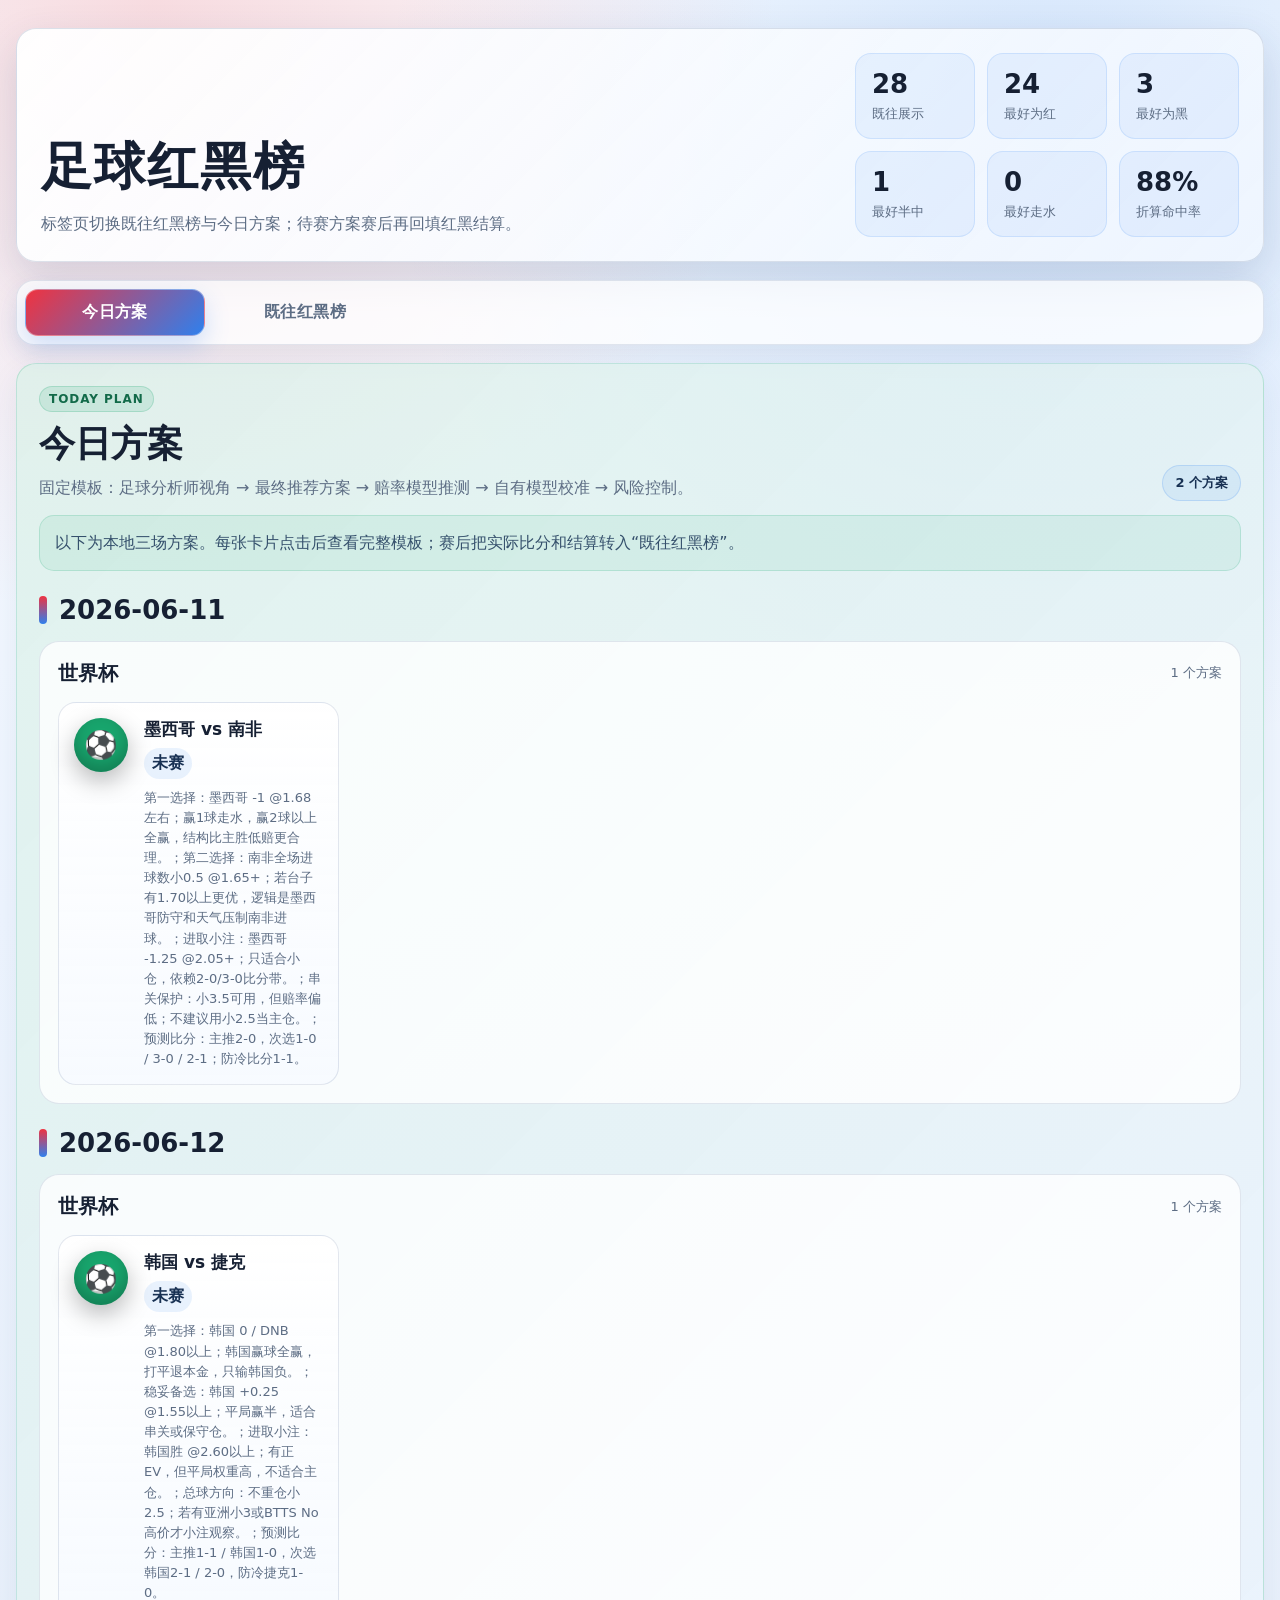
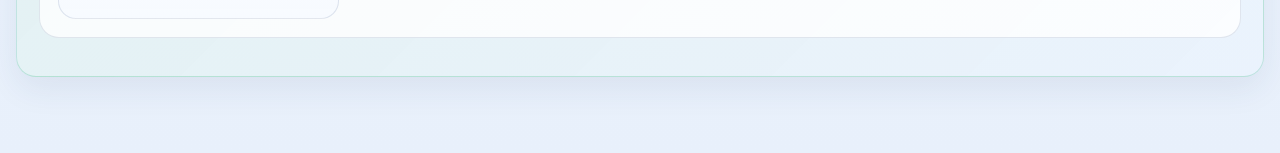
==== commit d030022d: "Update World Cup prediction board" ====
--- a/index.html
+++ b/index.html
@@ -939,48 +939,119 @@
         settlement: ["阿根廷胜赢", "阿根廷-1赢", "小3.5赢", "BTTS No赢", "小2.5输", "冰岛+2.5输"],
         review: "胜负和比分带判断正确，3-0也在赛前主区间内；但最终方案把友谊赛轮换和冰岛抗压能力权重放得过高。市场校准与自建模型都显示阿根廷xG可到2.4以上、冰岛xG低于0.6时，3-0是自然路径，不应把冰岛+2.5和小2.5放到主仓。",
         lessons: ["精英强队且对手xG极低时，友谊赛轮换不能机械转成下狗+2.5。", "主比分含3-0时，小3.5优于小2.5。", "这种结构优先阿根廷-1/BTTS No/小3.5，少碰深盘和低赔ML。"]
+      },
+      {
+        date: "2026-06-10",
+        series: "Diamond Jubilee国际足球锦标赛",
+        match: "巴基斯坦 vs 阿富汗",
+        score: "2-0",
+        status: "hit",
+        label: "红榜",
+        summary: "逆市场和通用模型，采用赛会实时证据看巴基斯坦不败，DNB/+0.25方向命中；半场平次选失败。",
+        plan: ["巴基斯坦 0/DNB >=1.85", "巴基斯坦 +0.25 >=1.65", "半场平 >=1.80", "不重仓阿富汗ML/DNB"],
+        settlement: ["巴基斯坦DNB赢", "巴基斯坦+0.25赢", "巴基斯坦ML赢", "BTTS No赢", "小2.5赢", "半场平输（半场1-0）", "阿富汗方向输"],
+        review: "PL/Soccer-Betting和FIFA长期评级都偏阿富汗，但本届赛会活体证据更强：巴基斯坦小组阶段5进球0失球，且已2-0击败阿富汗。最终选择巴基斯坦不败/DNB而非盲买ML，既避开模型滞后，也保留平局保护。需要修正的是半场平：实际进球分布为上半场1球、下半场1球，半场1-0，低比分不等于半场必平。",
+        lessons: ["短赛会中，近期共同对手和直接交手可高于通用模型。", "市场未充分重定价前一场2-0和净胜球优势时，DNB/+0.25是价值入口。", "低级别决赛仍需保护，不宜裸买ML重仓。", "半场平不能只由低比分推出；若一方状态和定位球/反击效率更强，要防上半场先手进球。"]
+      },
+      {
+        date: "2026-06-11",
+        series: "男子国家队友谊赛",
+        match: "葡萄牙 vs 尼日利亚",
+        score: "2-1",
+        status: "hit",
+        label: "红榜",
+        summary: "葡萄牙小胜方向正确，尼日利亚+2和小3.5命中；小2.5价值腿失败。",
+        plan: ["原首选：尼日利亚 +2 @1.55", "价值小注：小2.5 @2.40", "串关稳腿：小3.5 @1.57", "阵容后：葡萄牙-1.5只可小注", "胜赔升至1.38后：小3.5、尼日利亚+2优先，葡萄牙-1.5降级"],
+        settlement: ["葡萄牙胜赢", "尼日利亚+2赢", "小3.5赢", "2-1比分带命中", "小2.5输", "BTTS No输", "葡萄牙-1.5输/应放弃"],
+        review: "首发公布后葡萄牙中轴很强，模型把葡萄牙胜率和xG上调，但即时胜赔从低位升到1.38，说明市场并不支持追深盘。最终上半场1-1、下半场葡萄牙再进1球，验证了“葡萄牙赢但不打穿”的主线。尼日利亚缺少顶级锋线核心并不等于没有进球能力，2-1路径使小3.5优于小2.5。",
+        lessons: ["强首发不等于深盘价值，尤其胜赔临场上升时。", "强队友谊赛常见赢球不穿盘，+2保护比追-1.5更稳。", "比分带含2-1时，小3.5应优先于小2.5。", "下狗缺核心前锋只降低上限，不等于BTTS No稳。"]
+      },
+      {
+        date: "2026-06-11",
+        series: "男子国家队友谊赛",
+        match: "英格兰 vs 哥斯达黎加",
+        score: "3-0",
+        status: "mixed",
+        label: "半中",
+        summary: "3-0比分带、小3.5和BTTS No方向正确；主推哥斯达黎加+2/+2.5失败。",
+        plan: ["首选：哥斯达黎加 +2 @2.02", "稳妥备选：哥斯达黎加 +2.5 @1.62", "保守总球：小3.5 @1.57", "预测比分：英格兰 2-0；次选 3-0 / 2-1；防冷 1-0"],
+        settlement: ["英格兰胜赢", "小3.5赢", "BTTS No赢", "3-0比分带命中", "哥斯达黎加+2输", "哥斯达黎加+2.5输", "英格兰-2/-2.5方向赢但赛前被低估"],
+        review: "模型方向和比分带并不差：英格兰胜面极大，3-0也在赛前次选区间。问题是最终方案把友谊赛轮换、防冷和哥斯达黎加受让保护权重放得过高。实际上半场1-0并未变成慢节奏保守收尾，英格兰下半场再进2球，说明强队即使不全程冲刺，也能靠控制力和替补质量把比分扩大。",
+        lessons: ["强队xG超过2.2、对手xG低于0.8且3-0已在主比分带时，+2/+2.5不能做主仓。", "精英强队零封结构里，小3.5往往比下狗+2更稳。", "友谊赛轮换不能机械等同于不穿深盘。", "半场1-0仍可能通过下半场质量差变成3-0。"]
+      },
+      {
+        date: "2026-06-11",
+        series: "男子国家队友谊赛",
+        match: "玻利维亚（中） vs 阿尔及利亚",
+        score: "0-4",
+        status: "hit",
+        label: "红榜",
+        summary: "阿尔及利亚方向和让球主线命中，-1/-1.25/-1.5全赢；小3.5保守腿失败。",
+        plan: ["第一选择：阿尔及利亚 -1 @1.55+", "第二选择：阿尔及利亚 -1.25 @1.85+", "进取小注：阿尔及利亚 -1.5 @2.05+", "保守总球：小3.5 @1.43+"],
+        settlement: ["阿尔及利亚胜赢", "阿尔及利亚-1赢", "阿尔及利亚-1.25赢", "阿尔及利亚-1.5赢", "BTTS No赢", "大2.5赢", "小3.5输", "玻利维亚+1.5/+2方向输"],
+        review: "市场、PL模型和Soccer-Betting全部偏阿尔及利亚，Soccer-Betting xG为玻利维亚0.58-2.54阿尔及利亚，优势接近两球。最终0-4、半场0-1说明上半场慢热并不等于强队收手，下半场质量差和体能差距把比分拉开。赛前选阿尔及利亚-1作为主入口是正确的，既避开低赔ML，又覆盖1球小胜风险；但小3.5低估了0-4这种强队零封大胜路径。",
+        lessons: ["市场+PL+Soccer-Betting三层同向且xG差接近2球时，不要过度保护下狗。", "强队xG高于2.4、弱队xG低于0.7时，小3.5并不稳。", "半场0-1仍可能在下半场变成0-3/0-4，尤其弱队体能和替补质量不足。", "强队零封结构里，BTTS No有时优于小3.5。"]
       }
     ];
 
     const todayPlans = [
       {
         date: "2026-06-11",
-        series: "今日本地方案",
-        match: "巴基斯坦 vs 阿富汗",
+        series: "世界杯",
+        match: "墨西哥 vs 南非",
         score: "未赛",
         status: "pending",
         label: "待赛",
-        summary: "巴基斯坦这次在马累的表现明显超出其FIFA排名，球队在 Nolberto Solano 带领下防守结构更紧，三场保持零封，Umar Nawaz、Harun Hamid、Abdul Arshad 都在本届赛事有进球贡献，说明他们不是单纯靠摆大巴，而是能通过反击和后段冲击拿到结果。阿富汗长期排名和历史底子更好，2013年曾拿过 SAFF 冠军，阵容理论上更成熟，Jose Antonio Nogueira 的球队也有中前场个人能力，但本届比赛进攻效率偏低，对孟加拉 U23 和巴基斯坦都没能破门。两队有明显地域与历史对抗属性，决赛氛围会更紧，犯错成本高。公开伤病和首发信息目前没有完全确认，因此不能把任何一边当成稳胆。盘口给出阿富汗微优，更多是长期实力和排名定价；但巴基斯坦当前状态、零封能力和刚刚2-0赢过对手，使得受保护盘口更有价值。",
-        plan: ["第一选择：巴基斯坦 0 / DNB ≥1.85", "第二选择：半场平 ≥1.80", "第三选择：BTTS No ≥1.65", "预测比分：巴基斯坦 1-0；次选 0-0；防守破局后 1-1"],
-        settlement: ["赔率模型推测：William Hill 1X2 为巴基斯坦胜2.88 / 平2.70 / 阿富汗胜2.62，去水后约31.6% / 33.7% / 34.7%。三项非常接近，平局权重很高，市场预期是低比分、胶着、90分钟难分胜负。", "盘口结论：阿富汗胜赔只是微优，不足以覆盖近期状态冲突；巴基斯坦DNB能保留当前赛会状态优势，同时规避决赛平局风险。", "总球方向：小2.5方向对但若只有1.44，EV不够；BTTS No若能到1.65以上，结构比低赔小球更好。"],
-        review: "自有模型校准：PL模型偏阿富汗小优，阿富汗38.96%、巴基斯坦33.94%、平27.09%；Soccer-Betting xG为巴基斯坦0.75-1.48阿富汗；FIFA/Elo长期层面阿富汗排名169、巴基斯坦202，阿富汗底子更高。但本届Diamond Jubilee活体证据明显偏巴基斯坦：0-0孟加拉U23、3-0马尔代夫、2-0阿富汗，3场2胜1平进5球失0球；阿富汗则1-0马尔代夫、0-0孟加拉U23、0-2巴基斯坦，进攻产量偏低。核心冲突是长期实力和通用模型偏阿富汗，但近期赛会状态偏巴基斯坦，因此最终不直接买巴基斯坦胜，而选巴基斯坦DNB/半场平/BTTS No。",
-        lessons: ["不建议：阿富汗胜 @2.62，模型支持但近期状态不支持重仓。", "不建议：巴基斯坦胜 @2.88，有冷门价值但平局风险太大。", "不建议：小2.5 @1.44，方向对但赔率太低，EV不够。", "不建议：大2.5 @2.65，与本届赛事节奏冲突。", "最终判断：看好巴基斯坦常规时间不败；若必须选胜负，轻看巴基斯坦小胜，但不建议直接重仓买胜。", "数据源：Diamond Jubilee Tournament赛程和积分；阿富汗国家队历史与对巴基斯坦rivalry。"]
-      },
-      {
-        date: "2026-06-11",
-        series: "今日本地方案",
-        match: "葡萄牙 vs 尼日利亚",
+        summary: "墨西哥作为东道主进入揭幕战，市场给到1.40-1.46区间的主胜定价，说明主胜方向被充分认可，但让球深盘没有继续无脑下压，市场更偏向墨西哥可控赢球而不是大比分屠杀。球队近期防守质量很高，近10场失球极少，且面对乌拉圭、葡萄牙、澳大利亚等强度对手时抗压能力经受过检验；这会明显压低南非进球预期。南非重返世界杯舞台，整体身体对抗和反击能力不能低估，但揭幕战历史压力、客场高海拔环境和墨西哥城可能出现的强降雨、大风，对其推进质量并不友好。情报层面，天气会削弱节奏和传控连续性，也会降低纯大球价值；但东道主揭幕战的战意和净胜球诉求，又使墨西哥赢一球后完全收手的概率不能看得太高。综合市场、赔率模型和自建Elo-Poisson修正，主线看墨西哥胜，比分带集中在1-0、2-0、2-1、3-0，其中2-0是最均衡落点。",
+        plan: [
+          "第一选择：墨西哥 -1 @1.68 左右；赢1球走水，赢2球以上全赢，结构比主胜低赔更合理。",
+          "第二选择：南非全场进球数小0.5 @1.65+；若台子有1.70以上更优，逻辑是墨西哥防守和天气压制南非进球。",
+          "进取小注：墨西哥 -1.25 @2.05+；只适合小仓，依赖2-0/3-0比分带。",
+          "串关保护：小3.5可用，但赔率偏低；不建议用小2.5当主仓。",
+          "预测比分：主推2-0，次选1-0 / 3-0 / 2-1；防冷比分1-1。"
+        ],
+        settlement: [
+          "Bet365主胜/平/客胜约1.42 / 4.50 / 8.00，去水后墨西哥胜约66.98%，平约21.13%，南非胜约11.89%。",
+          "主流盘：墨西哥-0.75约1.52-1.56，墨西哥-1约1.68，墨西哥-1.25约2.05-2.10，墨西哥-1.5约2.25-2.40。",
+          "大小球：大2.5约2.15-2.21，小2.5约1.65-1.71；小3.5约1.22-1.25，BTTS No约1.48-1.53。",
+          "市场结论：主胜稳，但深让未形成无脑追热；更合理的价值点在墨西哥-1和南非进球小0.5。"
+        ],
+        review: "WorldCup自建框架原始倾向为墨西哥优势但非碾压，基础比分带为1-0、2-1、2-0、1-1。加入情报修正后，墨西哥防守强度、东道主战意和南非进球难度上调/下调，修正xG大致落在墨西哥1.72-1.88、南非0.62-0.70区间；墨西哥胜率约64%-68%，赢2球以上约37%-41%，小3.5约76%-79%，BTTS No约60%-62%。因此自建模型不反对主胜，但提示不要重仓-1.5以上深盘，也不要把小2.5视为高确定性。",
+        lessons: [
+          "避免主胜1.40-1.46低赔单关，赔率已压缩，EV不够。",
+          "南非+1.5在1.60附近不再厚，除非升到1.70+，否则不作为首选。",
+          "天气利空大球，但东道主揭幕战和净胜球诉求会削弱小2.5安全边际。",
+          "首选用-1保护赢1球走水，进取仓再考虑-1.25。"
+        ]
+      },
+      {
+        date: "2026-06-12",
+        series: "世界杯",
+        match: "韩国 vs 捷克",
         score: "未赛",
         status: "pending",
         label: "待赛",
-        summary: "葡萄牙整体实力明显强于尼日利亚，中场控制力是最大优势。布鲁诺、维蒂尼亚、若昂·内维斯这一组能保证传控节奏，边路和肋部推进质量也高。罗伯托·马丁内斯大概率会把这场当成世界杯前节奏校准，前60分钟强度不会低，但领先后会有轮换和保护主力的倾向。尼日利亚虽然没进世界杯，整体动力不如葡萄牙，但身体条件、反击速度和中场对抗并不差。公开赛前信息提到奥斯梅恩、卢克曼等核心可能不完整，进攻上限受限；不过伊沃比、莫菲、阿科尔·亚当斯一类球员仍有反击威胁。两队历史上葡萄牙曾4-0赢过尼日利亚，但那场不能直接复制到这次友谊赛。综合看，葡萄牙更可能通过控场和定位球、边路推进拿下比赛，但在友谊赛环境下不宜追深盘。最合理路径是葡萄牙小胜或两球胜，比分更像2-0、1-0、2-1，而不是大比分屠杀。",
-        plan: ["首选：尼日利亚 +2 @1.55", "价值小注：小2.5 @2.40", "串关稳腿：小3.5 @1.57", "预测比分：葡萄牙 2-0；次选 1-0 / 2-1；进取防线 3-0"],
-        settlement: ["赔率模型推测：Bet365 1X2 为葡萄牙胜1.30 / 平5.25 / 尼日利亚胜10.00，去水后约72.6% / 18.0% / 9.4%，葡萄牙胜面明确但胜赔没有下注价值。", "盘口结构：葡萄牙-1.5 @1.85、-2 @2.38，尼日利亚+1.5 @1.95、+2 @1.55；当前更合理的是尼日利亚+2，葡萄牙赢1球全赢、赢2球走水，只怕赢3球以上。", "大小球：大2.5 @1.53偏热，小2.5 @2.40有价值但波动大；小3.5 @1.57更适合串关，但需防3-1。"],
-        review: "自有模型校准：市场模型给葡萄牙72.6%、平18.0%、尼日利亚9.4%；PL模型给葡萄牙77.0%、平10.6%、尼日利亚12.4%；Soccer-Betting为葡萄牙69.9%、平18.7%、尼日利亚11.4%，xG 2.14-0.73；自建FIFA/Elo更保守，葡萄牙56.2%、平23.2%、尼日利亚20.6%，xG 1.78-0.98。核心结论是葡萄牙赢面明确，但赢穿-1.5/-2不稳。主比分集中在2-0、1-0、2-1、3-0、1-1，因此最终倾向葡萄牙赢，但尼日利亚受让更好。",
-        lessons: ["不建议：葡萄牙胜 @1.30，太低。", "不建议：葡萄牙 -1.5 @1.85，2-0才赢，1-0/2-1都黑。", "不建议：葡萄牙 -2 @2.38，需要赢3球才全赢，风险偏高。", "不建议：大2.5 @1.53，价格被压低，没明显优势。", "风险控制：尼日利亚+2是最稳结构，核心比分2-0可保护；小2.5只适合小仓，小3.5更适合串关。"]
-      },
-      {
-        date: "2026-06-11",
-        series: "今日本地方案",
-        match: "英格兰 vs 哥斯达黎加",
-        score: "未赛",
-        status: "pending",
-        label: "待赛",
-        summary: "英格兰这场是世界杯前最后热身，比赛目的不是刷净胜球，而是让主力找状态、控制体能和避免伤病。Tuchel 上一场对新西兰只赢 1-0，并且大量轮换，说明他更重视负荷管理而不是比分。Saka 目前仍有跟腱不适，需要被控制出场时间；Rice、Eze、Madueke 状态更完整，Kane 仍是最稳定终结点。哥斯达黎加整体实力低于英格兰，但他们不是完全开放型球队，面对强队大概率会收缩防线，依靠 Ugalde、Zamora 等人打反击。公开情报还显示哥斯达黎加处于换帅后的过渡期，可能使用部分发展型球员，这会削弱他们的进攻组织，但也会让比赛更接近防守演练。综合看，英格兰胜面很大，但在高温、轮换、世界杯前保护主力的背景下，追 -2.5 并不舒服；盘口更合理的方向是哥斯达黎加受让保护，或者小3.5配合英格兰胜方向。",
-        plan: ["首选：哥斯达黎加 +2 @2.02", "稳妥备选：哥斯达黎加 +2.5 @1.62", "保守总球：小3.5 @1.57", "预测比分：英格兰 2-0；次选 3-0 / 2-1；防冷 1-0"],
-        settlement: ["赔率模型推测：Bet365 1X2 为英格兰1.14 / 平8.00 / 哥斯达黎加17.00，去水后约82.7% / 11.8% / 5.5%，英格兰胜面极大但胜赔没有价值。", "让球市场已到英格兰-2 @1.78、-2.5 @2.25；模型测算哥斯达黎加+2 @2.02是最佳价值位，+2.5 @1.62更稳但赔率一般。", "大小球方面，大2.5 @1.53偏热，小3.5 @1.57可做保守串关，但3-1/4-0是主要风险。"],
-        review: "自有模型校准：PL模型给英格兰胜78.5%、平10.4%、哥斯达黎加11.0%；Soccer-Betting xG为2.44-0.75，总进球3.20；自建FIFA/Elo为2.19-0.79，总进球2.98。比分集中在2-0、3-0、1-0、2-1、3-1，核心判断是英格兰赢球没问题，但赢3球以上不稳。交手参考为2014世界杯0-0、2018热身赛2-0，风格偏英格兰控场但不一定打爆。",
-        lessons: ["不建议：英格兰胜 @1.14，赔率太低。", "不建议：英格兰 -2.5 @2.25，需要大胜，友谊赛不稳。", "不建议：大2.5 @1.53，价格被压低，没有明显EV。", "不建议：BTTS No @1.44，方向可以但赔率太短。", "风险控制：哥斯达黎加+2是当前最好的结构，英格兰赢1球或不胜全赢，赢2球走水，只有英格兰赢3球以上才输。"]
+        summary: "韩国与捷克这一场市场定价非常接近平手，Bet365给到韩国2.62、平局3.10、捷克2.80，主流均值去水后韩国胜约35.4%、平局约30.9%、捷克胜约33.7%，说明盘口没有把韩国当成明显强队。韩国的优势主要来自世界杯经验、排名、适应性和阵容稳定性，球队以旅欧球员为核心，搭配本土联赛球员，整体结构更完整；热身赛阶段韩国两战全胜，合计进6球失0球，攻防平衡较好。捷克时隔20年重返世界杯，绍切克、希克、曹法尔等核心具备欧洲主流联赛强度，战意和冲击力都不能低估，热身赛两战进5球也说明进攻端状态不差，但防线两场均有失球，稳定性略逊于韩国。比赛在墨西哥进行，韩国驻地更近、备战安保和适应条件更清晰，捷克跨洲作战消耗更大。综合市场、情报和自建模型修正，本场更像胶着小优势局，主线看韩国不败，比分集中在1-1、1-0、2-1、0-0，韩国直接赢球有价值但平局权重不低。",
+        plan: [
+          "第一选择：韩国 0 / DNB @1.80以上；韩国赢球全赢，打平退本金，只输韩国负。",
+          "稳妥备选：韩国 +0.25 @1.55以上；平局赢半，适合串关或保守仓。",
+          "进取小注：韩国胜 @2.60以上；有正EV，但平局权重高，不适合主仓。",
+          "总球方向：不重仓小2.5；若有亚洲小3或BTTS No高价才小注观察。",
+          "预测比分：主推1-1 / 韩国1-0，次选韩国2-1 / 2-0，防冷捷克1-0。"
+        ],
+        settlement: [
+          "API-Football成功拉取，The Odds API未命中/部分权限错误，whale-games当前无足球赔率缓存。",
+          "Bet365 1X2：韩国2.62 / 平3.10 / 捷克2.80；去水后约韩国35.96%、平30.39%、捷克33.65%。",
+          "14家主流均值去水：韩国胜约35.4%、平约30.9%、捷克胜约33.7%，市场接近平手。",
+          "亚洲盘参考：韩国0约1.85，韩国+0.25约1.60，韩国-0.25约2.30；大小球2.5附近，小2.5约1.62-1.70。"
+        ],
+        review: "WorldCup自建Elo-Poisson原始输出为韩国xG 1.4136、捷克xG 1.1854，韩国胜40.1%、平31.1%、捷克胜28.8%，最可能比分1-1，后续比分为1-0、0-0、2-1、2-0。结合图片情报修正后，韩国防守状态、世界杯经验、驻地距离和安保适应优势上调，捷克进攻状态和重返世界杯战意保留，修正后韩国胜率约43%-45%，平局约29%-31%，捷克胜约25%-27%，韩国不败约73%-75%。自建模型支持韩国方向，但提示不宜裸买韩国胜重仓，应优先用DNB或+0.25防平局。",
+        lessons: [
+          "不是强弱盘，市场接近平手，不能按韩国排名优势重仓ML。",
+          "捷克进攻状态好，低赔小2.5没有足够EV，防1-1/2-1。",
+          "韩国DNB比韩国胜更合理，保留平局高权重。",
+          "模型与市场同向但优势有限，适合中小仓，不适合串关稳胆过度放大。"
+        ]
       }
     ];
 
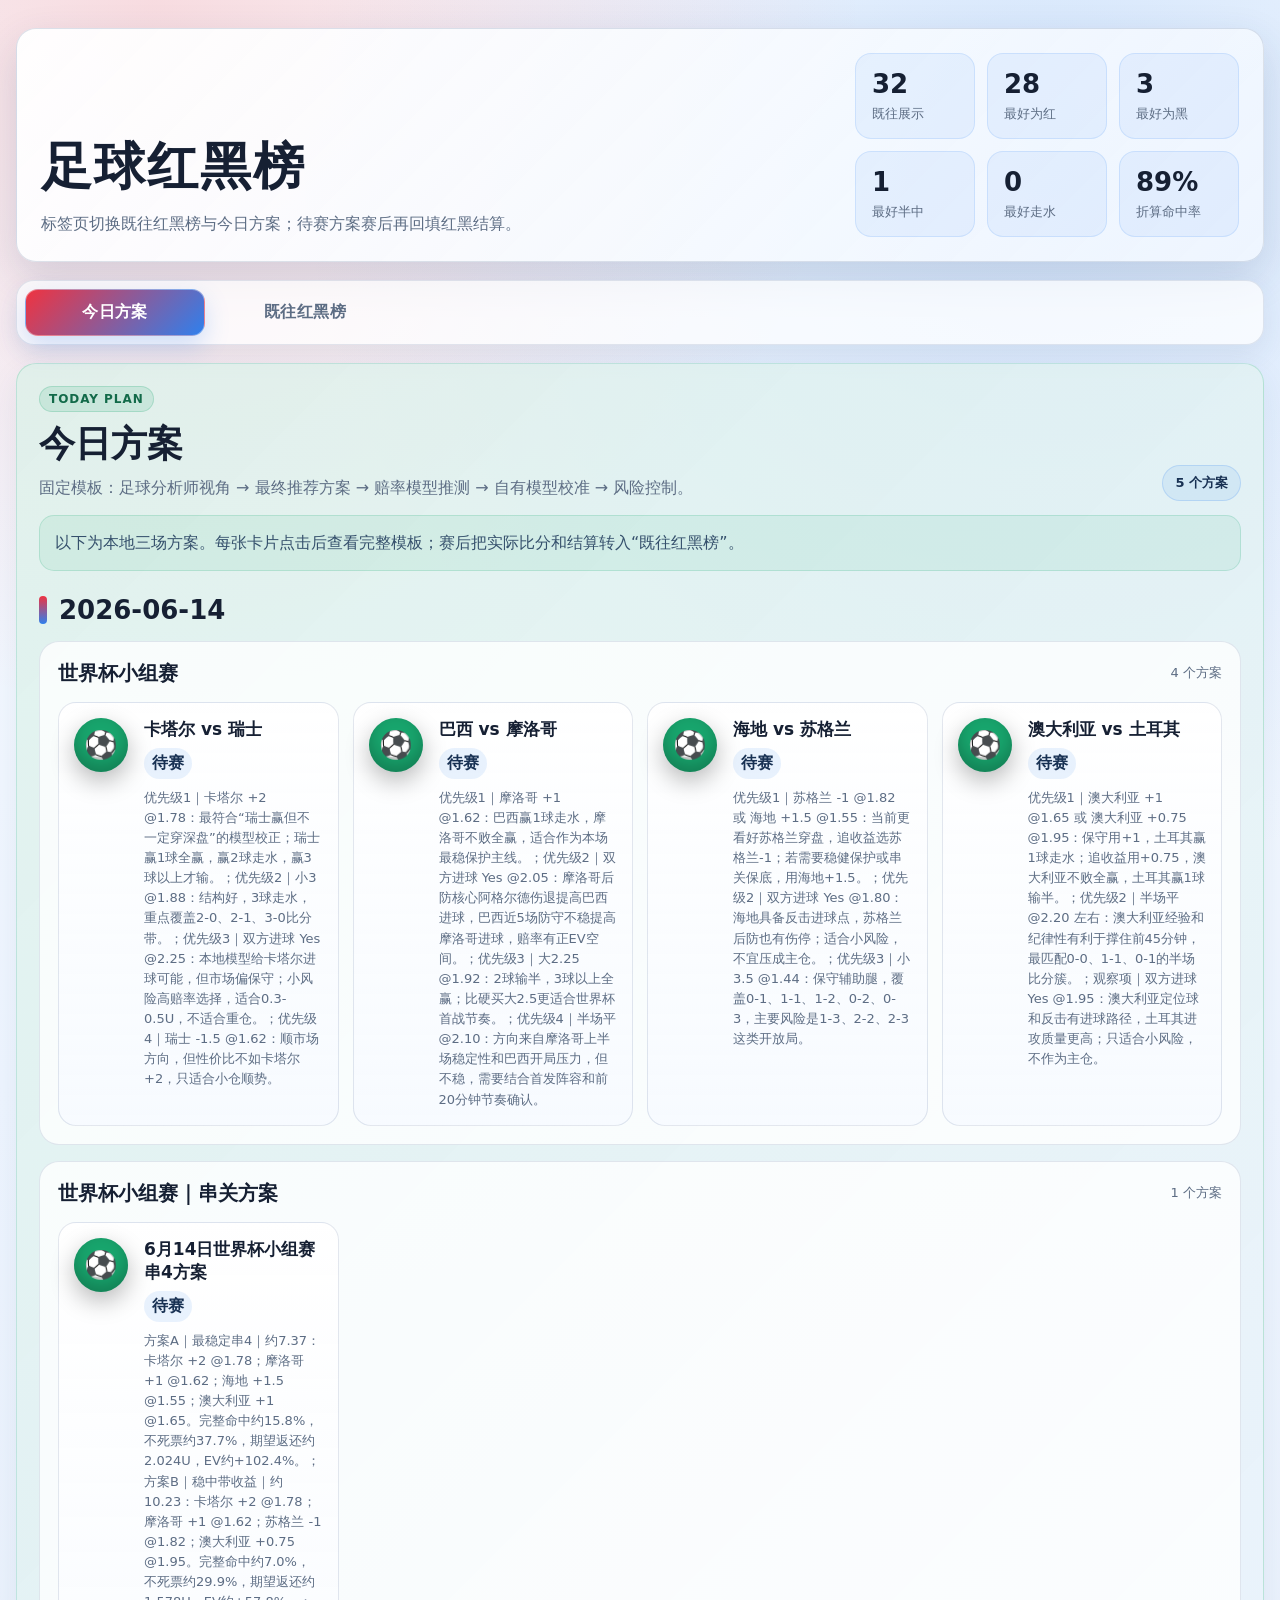
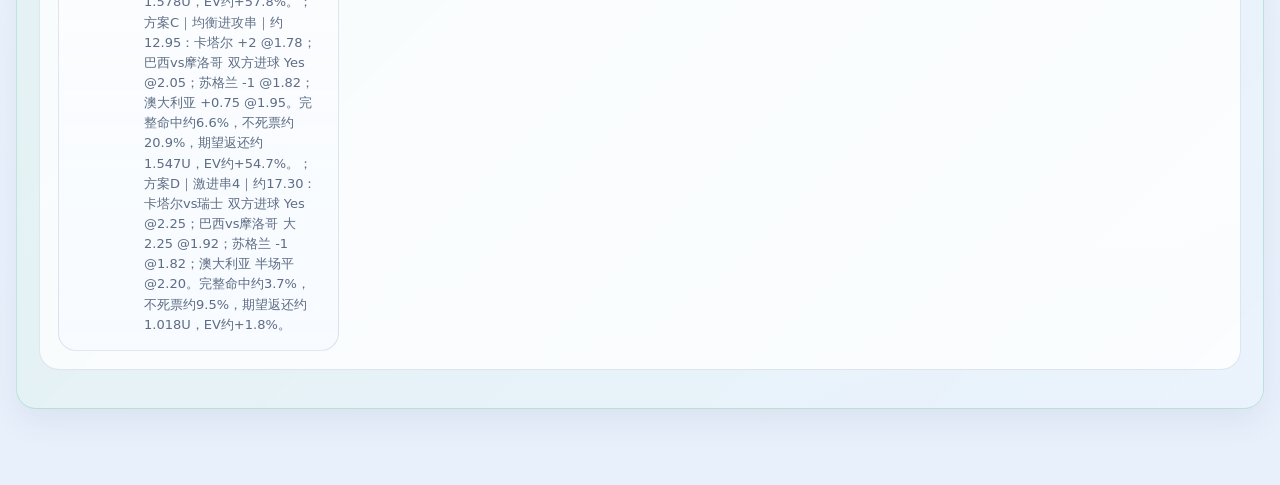
==== commit 8583ffb7: "Update World Cup prediction board" ====
--- a/index.html
+++ b/index.html
@@ -991,66 +991,259 @@
         settlement: ["阿尔及利亚胜赢", "阿尔及利亚-1赢", "阿尔及利亚-1.25赢", "阿尔及利亚-1.5赢", "BTTS No赢", "大2.5赢", "小3.5输", "玻利维亚+1.5/+2方向输"],
         review: "市场、PL模型和Soccer-Betting全部偏阿尔及利亚，Soccer-Betting xG为玻利维亚0.58-2.54阿尔及利亚，优势接近两球。最终0-4、半场0-1说明上半场慢热并不等于强队收手，下半场质量差和体能差距把比分拉开。赛前选阿尔及利亚-1作为主入口是正确的，既避开低赔ML，又覆盖1球小胜风险；但小3.5低估了0-4这种强队零封大胜路径。",
         lessons: ["市场+PL+Soccer-Betting三层同向且xG差接近2球时，不要过度保护下狗。", "强队xG高于2.4、弱队xG低于0.7时，小3.5并不稳。", "半场0-1仍可能在下半场变成0-3/0-4，尤其弱队体能和替补质量不足。", "强队零封结构里，BTTS No有时优于小3.5。"]
-      }
-    ];
-
-    const todayPlans = [
-      {
-        date: "2026-06-11",
+      },
+      {
+        date: "2026-06-12",
         series: "世界杯",
         match: "墨西哥 vs 南非",
-        score: "未赛",
-        status: "pending",
-        label: "待赛",
-        summary: "墨西哥作为东道主进入揭幕战，市场给到1.40-1.46区间的主胜定价，说明主胜方向被充分认可，但让球深盘没有继续无脑下压，市场更偏向墨西哥可控赢球而不是大比分屠杀。球队近期防守质量很高，近10场失球极少，且面对乌拉圭、葡萄牙、澳大利亚等强度对手时抗压能力经受过检验；这会明显压低南非进球预期。南非重返世界杯舞台，整体身体对抗和反击能力不能低估，但揭幕战历史压力、客场高海拔环境和墨西哥城可能出现的强降雨、大风，对其推进质量并不友好。情报层面，天气会削弱节奏和传控连续性，也会降低纯大球价值；但东道主揭幕战的战意和净胜球诉求，又使墨西哥赢一球后完全收手的概率不能看得太高。综合市场、赔率模型和自建Elo-Poisson修正，主线看墨西哥胜，比分带集中在1-0、2-0、2-1、3-0，其中2-0是最均衡落点。",
+        score: "2-0",
+        status: "hit",
+        label: "红榜",
+        summary: "墨西哥上半场1-0、下半场1-0，最终2-0拿下南非。赛前主线墨西哥-1、南非进球小0.5、小3.5以及2-0比分倾向全部命中；防冷备选南非+1.5失败。整体验证了市场主胜低赔不宜单买、-1保护结构更优，以及高原主场后程优势的判断。",
         plan: [
-          "第一选择：墨西哥 -1 @1.68 左右；赢1球走水，赢2球以上全赢，结构比主胜低赔更合理。",
-          "第二选择：南非全场进球数小0.5 @1.65+；若台子有1.70以上更优，逻辑是墨西哥防守和天气压制南非进球。",
-          "进取小注：墨西哥 -1.25 @2.05+；只适合小仓，依赖2-0/3-0比分带。",
-          "串关保护：小3.5可用，但赔率偏低；不建议用小2.5当主仓。",
-          "预测比分：主推2-0，次选1-0 / 3-0 / 2-1；防冷比分1-1。"
+          "第一选择：墨西哥 -1 @1.68 左右。",
+          "第二选择：南非全场进球数小0.5 @1.65+。",
+          "进取小注：墨西哥 -1.25 @2.05+。",
+          "串关保护：小3.5可用，但赔率偏低。",
+          "预测比分：主推2-0，次选1-0 / 3-0 / 2-1。"
         ],
         settlement: [
-          "Bet365主胜/平/客胜约1.42 / 4.50 / 8.00，去水后墨西哥胜约66.98%，平约21.13%，南非胜约11.89%。",
-          "主流盘：墨西哥-0.75约1.52-1.56，墨西哥-1约1.68，墨西哥-1.25约2.05-2.10，墨西哥-1.5约2.25-2.40。",
-          "大小球：大2.5约2.15-2.21，小2.5约1.65-1.71；小3.5约1.22-1.25，BTTS No约1.48-1.53。",
-          "市场结论：主胜稳，但深让未形成无脑追热；更合理的价值点在墨西哥-1和南非进球小0.5。"
-        ],
-        review: "WorldCup自建框架原始倾向为墨西哥优势但非碾压，基础比分带为1-0、2-1、2-0、1-1。加入情报修正后，墨西哥防守强度、东道主战意和南非进球难度上调/下调，修正xG大致落在墨西哥1.72-1.88、南非0.62-0.70区间；墨西哥胜率约64%-68%，赢2球以上约37%-41%，小3.5约76%-79%，BTTS No约60%-62%。因此自建模型不反对主胜，但提示不要重仓-1.5以上深盘，也不要把小2.5视为高确定性。",
+          "墨西哥-1赢，2-0打穿主线。",
+          "墨西哥-1.25赢，进取方向命中。",
+          "南非进球小0.5赢，南非全场0进球。",
+          "小3.5赢，但低赔率不适合重仓。",
+          "2-0比分倾向命中。",
+          "南非+1.5输，防冷备选失败。"
+        ],
+        review: "临场首发显示墨西哥右后卫选择更偏防守稳定的雷耶斯，而南非摆五后卫加双前锋，双方信号都偏向墨西哥控风险、南非控净胜球。比赛走势与模型一致：墨西哥先取得领先后没有冒进，下半场继续依靠主场、高原适应和阵容质量扩大到2-0。蒙特斯、兹瓦内、西索尔三张红牌提高了后段波动，但南非纪律和阵型完整性受损更大，五后卫防冷结构最终被打穿。",
         lessons: [
-          "避免主胜1.40-1.46低赔单关，赔率已压缩，EV不够。",
-          "南非+1.5在1.60附近不再厚，除非升到1.70+，否则不作为首选。",
-          "天气利空大球，但东道主揭幕战和净胜球诉求会削弱小2.5安全边际。",
-          "首选用-1保护赢1球走水，进取仓再考虑-1.25。"
+          "五后卫不等于受让安全，弱队一旦落后且纪律风险上升，+1.5仍可能被打穿。",
+          "高原主场优势更容易在下半场体现，适合修正强队后程进球概率。",
+          "强队-1比-1.5更适合作为主入口，兼顾赢1走水和赢2打穿。",
+          "当赛前比分带集中在1-0/2-0时，南非进球小0.5比低赔小3.5更有价值。"
         ]
       },
       {
         date: "2026-06-12",
         series: "世界杯",
         match: "韩国 vs 捷克",
-        score: "未赛",
+        score: "2-1",
+        status: "hit",
+        label: "红榜",
+        summary: "韩国最终2-1击败捷克，总分落在赛前比分倾向内。韩国+0.25、韩国DNB和韩国胜方向全部命中，2-1比分带命中；赛前对低赔小2.5的回避也正确。本场验证了市场接近平手时，自建模型对韩国小优和不败概率的修正有效。",
+        plan: [
+          "核心方向：韩国 +0.25。",
+          "价值保护：韩国 0 / DNB @1.80以上。",
+          "进取小注：韩国胜 @2.60以上。",
+          "角球节奏：大8.5倾向，需以官方角球数据单独校验。",
+          "预测比分：1-1 / 韩国1-0，次选韩国2-1 / 2-0。"
+        ],
+        settlement: [
+          "韩国+0.25赢。",
+          "韩国DNB赢。",
+          "韩国胜赢。",
+          "2-1比分倾向命中。",
+          "回避低赔小2.5正确，最终总进球3球。",
+          "角球大8.5待官方角球数据确认。"
+        ],
+        review: "赛前市场给到韩国2.62、平局3.10、捷克2.80，去水后接近平手，说明韩国并非被市场明显高估。WorldCup自建Elo-Poisson原始输出为韩国xG 1.4136、捷克xG 1.1854，韩国胜40.1%、平31.1%、捷克胜28.8%；结合韩国世界杯经验、驻地适应和防守稳定性后，修正为韩国小优、不败概率约73%-75%。最终韩国2-1兑现了这种小优势结构，也验证了不要把本场压成低比分稳局，1-1/2-1权重应高于低赔小2.5。",
+        lessons: [
+          "不是强弱盘，市场接近平手，不能按韩国排名优势重仓ML。",
+          "捷克进攻状态好，低赔小2.5没有足够EV，防1-1/2-1是正确的。",
+          "韩国+0.25和DNB比直接韩国胜更适合作为主结构，能覆盖高平局权重。",
+          "当市场接近平手但自建模型给出小优时，优先选保护性方向，再用小注覆盖胜出比分。",
+          "比分带包含2-1时，不要把BTTS No或小2.5放到主线。"
+        ]
+      },
+      {
+        date: "2026-06-14",
+        series: "世界杯小组赛",
+        match: "加拿大 vs 波黑",
+        score: "1-1",
+        status: "hit",
+        label: "红榜",
+        summary: "加拿大主场1-1战平波黑，波黑+1、波黑+1.5和双方进球Yes全部命中，1-1比分倾向命中；补充博高的大2.5失手。赛前围绕戴维斯缺阵降低加拿大穿盘能力、波黑定位球和反击有进球威胁的校正有效。",
+        plan: [
+          "优先级1｜稳健主选：波黑 +1 @1.52；波黑赢/平全赢，加拿大赢1球走水，加拿大赢2球以上才输。",
+          "优先级2｜小风险进取：双方进球 Yes @2.12；模型BTTS约47.5%-49.4%，略高于47.17%盈亏平衡线。",
+          "优先级3｜最稳健保护：波黑 +1.5 @1.31；加拿大赢2球以上才输，适合保守串关但赔率偏低。",
+          "优先级4｜补充博高：大2.5 @2.28；接近公平偏小正EV，只能小注补充，不作为主线。"
+        ],
+        settlement: [
+          "波黑 +1 全赢，平局直接兑现主结构。",
+          "波黑 +1.5 全赢，保守串关腿命中。",
+          "双方进球 Yes 命中，1-1比分倾向命中。",
+          "大2.5 输，说明补充博高不应替代主结构。",
+          "加拿大ML、加拿大-0.75/-1方向回避正确。"
+        ],
+        review: "实际比赛走势基本验证赛前校正：加拿大主场控球和攻势更强，但戴维斯缺阵后左路爆点、纵深推进和最后一击质量不足，难以把优势转化为胜局。波黑依靠身体对抗、定位球和禁区支点先制造威胁，早段进球后比赛进入加拿大强压、波黑守反的结构。加拿大最终扳平，但没有完成反超，说明市场给主队1.80附近胜赔并不等于深盘安全。赛前选择波黑+1和BTTS，而不是加拿大胜或加拿大-0.75，是正确的风控路径；唯一偏差在于大2.5，1-1结果再次提醒世界杯首战情绪重、压力大，进球方向要优先选BTTS或亚洲总球保护，不宜把大2.5放到主线。",
+        lessons: [
+          "赛前首发之外，核心球员是否完全缺阵需要单独校准，不能只按未首发处理。",
+          "主队被市场压低但关键爆点缺阵时，优先从受让盘和不败方向找价值。",
+          "BTTS有小正EV但波动大，仓位应低于波黑+1主结构。",
+          "世界杯首战主队压力和情绪成本高，控球优势不一定转化为胜出或穿盘。",
+          "大2.5属于补充博高，不应替代受让主线；若看双方有球，BTTS更贴近1-1/2-1路径。"
+        ]
+      },
+      {
+        date: "2026-06-14",
+        series: "世界杯小组赛",
+        match: "美国 vs 巴拉圭",
+        score: "4-1",
+        status: "hit",
+        label: "红榜",
+        summary: "美国4-1大胜巴拉圭，BTTS Yes和大球方向命中；赛前对巴拉圭胜赔被压、美国热度陷阱的担忧过重，巴拉圭+0.5防冷方向失败。按红黑榜一场只算一次且取最好结果，本场计红，但复盘需修正主场强队首战可能刷净胜球的权重。",
+        plan: [
+          "首选：双方进球 Yes @2.00+。",
+          "进球方向：大2亚洲/大2.5，赔率合适可小仓。",
+          "美国DNB仅在1.45+才有价值，低赔不追。",
+          "不建议重仓美国-0.25，也不把巴拉圭+0.5作为主仓。"
+        ],
+        settlement: [
+          "双方进球 Yes 赢，美国4-1且巴拉圭取得进球。",
+          "大2亚洲/大2.5 赢，总进球5球。",
+          "美国DNB/美国胜方向赢，但赛前未作为主推重仓。",
+          "巴拉圭+0.5输，防冷判断失败。",
+          "赛前1-1主比分错误，美国进攻上限低估。"
+        ],
+        review: "本场最大的偏差在于把巴拉圭胜赔从4.20压到3.90理解为较强的反热门信号，而没有充分区分“赔率修正”和“真实逆转”。市场确实给了巴拉圭一定防冷价值，但美国主场、世界杯首战动员、前场速度和转换质量远高于普通友谊赛环境。最终美国4-1说明，在世界杯小组赛首轮，东道主强队并不一定保守，尤其小组第三可能出线时，净胜球仍有战略价值。正确部分是BTTS和大球：巴拉圭仍有进球能力，美国防线也不是零封盘；错误部分是低估美国穿透力和比赛节奏，导致巴拉圭+0.5这一防冷腿失效。后续类似盘面应把主场强队首战兴奋度、净胜球动机、现场氛围权重上调。",
+        lessons: [
+          "世界杯小组赛不能完全套用友谊赛防冷经验，强队首战可能主动刷净胜球。",
+          "冷门胜赔被压不等于下狗不败概率足够高，需与让球、总球和强队进攻xG同时校验。",
+          "当模型同时支持BTTS和大球时，进球方向可能优于受让防冷。",
+          "主场东道主首战的现场动员和前场兴奋度要单独加权。",
+          "巴拉圭+0.5这类防冷腿只适合小仓，不应替代BTTS/大球主结构。"
+        ]
+      }
+    ];
+
+    const todayPlans = [
+      {
+        date: "2026-06-14",
+        series: "世界杯小组赛",
+        match: "卡塔尔 vs 瑞士",
+        score: "待赛",
         status: "pending",
         label: "待赛",
-        summary: "韩国与捷克这一场市场定价非常接近平手，Bet365给到韩国2.62、平局3.10、捷克2.80，主流均值去水后韩国胜约35.4%、平局约30.9%、捷克胜约33.7%，说明盘口没有把韩国当成明显强队。韩国的优势主要来自世界杯经验、排名、适应性和阵容稳定性，球队以旅欧球员为核心，搭配本土联赛球员，整体结构更完整；热身赛阶段韩国两战全胜，合计进6球失0球，攻防平衡较好。捷克时隔20年重返世界杯，绍切克、希克、曹法尔等核心具备欧洲主流联赛强度，战意和冲击力都不能低估，热身赛两战进5球也说明进攻端状态不差，但防线两场均有失球，稳定性略逊于韩国。比赛在墨西哥进行，韩国驻地更近、备战安保和适应条件更清晰，捷克跨洲作战消耗更大。综合市场、情报和自建模型修正，本场更像胶着小优势局，主线看韩国不败，比分集中在1-1、1-0、2-1、0-0，韩国直接赢球有价值但平局权重不低。",
+        summary: "瑞士整体成熟度明显高于卡塔尔，核心框架由扎卡、阿坎吉、恩博洛、恩多耶等人支撑，球队在大赛中的稳定性一直不错。瑞士不是纯粹靠爆点冲击的球队，而是依靠中场控制、边路推进和定位球形成持续压迫。卡塔尔这边主要看阿克拉姆·阿菲夫的个人创造力，但整体阵容强度和欧洲高强度对抗经验明显不足。卡塔尔此前世界杯表现一般，防线在高压下容易被连续撕开；洛佩特吉接手后大概率会采取保守 4-2-3-1，先守中路再找反击。问题是，如果卡塔尔过早丢球，比赛会被迫打开，瑞士有机会继续扩大比分。但世界杯小组赛首战通常不会完全失控，瑞士也未必一上来就冒险狂攻。综合看，瑞士赢面很大，但最合理的比分区间仍是 2-0、3-0、2-1，而不是无脑大屠杀。",
         plan: [
-          "第一选择：韩国 0 / DNB @1.80以上；韩国赢球全赢，打平退本金，只输韩国负。",
-          "稳妥备选：韩国 +0.25 @1.55以上；平局赢半，适合串关或保守仓。",
-          "进取小注：韩国胜 @2.60以上；有正EV，但平局权重高，不适合主仓。",
-          "总球方向：不重仓小2.5；若有亚洲小3或BTTS No高价才小注观察。",
-          "预测比分：主推1-1 / 韩国1-0，次选韩国2-1 / 2-0，防冷捷克1-0。"
+          "优先级1｜卡塔尔 +2 @1.78：最符合“瑞士赢但不一定穿深盘”的模型校正；瑞士赢1球全赢，赢2球走水，赢3球以上才输。",
+          "优先级2｜小3 @1.88：结构好，3球走水，重点覆盖2-0、2-1、3-0比分带。",
+          "优先级3｜双方进球 Yes @2.25：本地模型给卡塔尔进球可能，但市场偏保守；小风险高赔率选择，适合0.3-0.5U，不适合重仓。",
+          "优先级4｜瑞士 -1.5 @1.62：顺市场方向，但性价比不如卡塔尔+2，只适合小仓顺势。"
         ],
         settlement: [
-          "API-Football成功拉取，The Odds API未命中/部分权限错误，whale-games当前无足球赔率缓存。",
-          "Bet365 1X2：韩国2.62 / 平3.10 / 捷克2.80；去水后约韩国35.96%、平30.39%、捷克33.65%。",
-          "14家主流均值去水：韩国胜约35.4%、平约30.9%、捷克胜约33.7%，市场接近平手。",
-          "亚洲盘参考：韩国0约1.85，韩国+0.25约1.60，韩国-0.25约2.30；大小球2.5附近，小2.5约1.62-1.70。"
-        ],
-        review: "WorldCup自建Elo-Poisson原始输出为韩国xG 1.4136、捷克xG 1.1854，韩国胜40.1%、平31.1%、捷克胜28.8%，最可能比分1-1，后续比分为1-0、0-0、2-1、2-0。结合图片情报修正后，韩国防守状态、世界杯经验、驻地距离和安保适应优势上调，捷克进攻状态和重返世界杯战意保留，修正后韩国胜率约43%-45%，平局约29%-31%，捷克胜约25%-27%，韩国不败约73%-75%。自建模型支持韩国方向，但提示不宜裸买韩国胜重仓，应优先用DNB或+0.25防平局。",
+          "待比赛结束后按卡塔尔+2、小3、双方进球Yes、瑞士-1.5逐项结算。",
+          "本场一场只按最佳结果计入折算命中率。"
+        ],
+        review: "当前市场去水后瑞士胜约78.5%，明显高于本地基础模型和Stacked综合模型给出的61%-65%区间。按主规则，市场方向仍优先，瑞士胜是主判断；但自建模型在这里的价值是风控：卡塔尔xG约1.01、瑞士xG约1.67，总xG约2.68，比分簇集中在0-1、1-2、0-2、1-1、0-0，说明瑞士优势真实存在，但深盘穿透并不稳。阵容质量上瑞士门将、防线、中场控制、定位球和替补深度明显占优，扎卡、阿坎吉、恩博洛、恩多耶构成更成熟的大赛框架；卡塔尔主要依赖阿菲夫、阿里、蒙塔里和埃德米尔森的反击与定位球。比赛更可能是瑞士控场压制，卡塔尔低位防守求反击，而不是完全开放对攻。综合盘面和模型差异，最终不追瑞士1.20低赔，也不把瑞士-2作为主线，优先选择卡塔尔+2和小3。",
         lessons: [
-          "不是强弱盘，市场接近平手，不能按韩国排名优势重仓ML。",
-          "捷克进攻状态好，低赔小2.5没有足够EV，防1-1/2-1。",
-          "韩国DNB比韩国胜更合理，保留平局高权重。",
-          "模型与市场同向但优势有限，适合中小仓，不适合串关稳胆过度放大。"
+          "强热门世界杯首战不等于深盘安全，市场胜率和穿盘概率要分开看。",
+          "自建模型与市场分歧时，不反买冷门，优先用受让和亚洲总球做风控。",
+          "比分簇集中在2球以内优势时，卡塔尔+2和小3优于瑞士-2。"
+        ]
+      },
+      {
+        date: "2026-06-14",
+        series: "世界杯小组赛",
+        match: "巴西 vs 摩洛哥",
+        score: "待赛",
+        status: "pending",
+        label: "待赛",
+        summary: "巴西纸面实力仍高，维尼修斯、恩德里克、卡塞米罗、马尔基尼奥斯、加布里埃尔等核心让球队上下限都很高，安切洛蒂带队也会让巴西更重视结构和控场。但问题在于，巴西近年大赛稳定性并不算强，南美区预选赛过程磕绊，且内马尔缺阵、罗德里戈伤情/状态因素都会削弱前场连续性。摩洛哥不是普通下狗，他们是2022世界杯四强班底延续，阿什拉夫、阿姆拉巴特、齐耶赫、布努、布法尔/迪亚斯一类球员具备欧洲高强度经验。摩洛哥最强的是防守组织、边路反击和转换速度，正好能针对巴西边后卫压上后的身后空间。巴西更可能控球占优，但摩洛哥并不怕被压着打。本场更像巴西小优盘，而不是强队大胜盘。",
+        plan: [
+          "优先级1｜摩洛哥 +1 @1.62：巴西赢1球走水，摩洛哥不败全赢，适合作为本场最稳保护主线。",
+          "优先级2｜双方进球 Yes @2.05：摩洛哥后防核心阿格尔德伤退提高巴西进球，巴西近5场防守不稳提高摩洛哥进球，赔率有正EV空间。",
+          "优先级3｜大2.25 @1.92：2球输半，3球以上全赢；比硬买大2.5更适合世界杯首战节奏。",
+          "优先级4｜半场平 @2.10：方向来自摩洛哥上半场稳定性和巴西开局压力，但不稳，需要结合首发阵容和前20分钟节奏确认。"
+        ],
+        settlement: [
+          "待比赛结束后按摩洛哥+1、双方进球Yes、大2.25、半场平逐项结算。",
+          "本场一场只按最佳结果计入折算命中率。"
+        ],
+        review: "初始盘口给巴西胜约1.67，市场去水后巴西胜约56.5%，但WorldCup本地模型并不支持巴西稳胜，基础模型甚至偏向摩洛哥不败。加入最新情报后需要二次修正：维尼修斯状态火热、巴西小组赛传统强势、摩洛哥后防核心阿格尔德伤退和阿布德伤退，都会上调巴西进球和胜率；同时内马尔缺阵、韦斯利伤退、巴西近5场均有失球，又会保留摩洛哥反击进球空间。摩洛哥仍有布拉欣迪亚斯、阿什拉夫、阿姆拉巴特、奥纳希等高质量转换点，且上半场防守稳定性强。综合看，本场不宜简单压巴西胜或巴西-0.75，也不再强推摩洛哥胜；更合理的是巴西小优但防平、防摩洛哥进球。比分倾向1-1、2-1、1-2、2-2，因此最终以摩洛哥+1作为边路保护，以双方进球Yes和大2.25捕捉伤病与防守波动带来的进球价值。",
+        lessons: [
+          "强队市场优势与让球穿盘质量要分开处理，巴西胜面上调不等于-0.75安全。",
+          "关键中卫伤退会同时提高强队进球和大球概率，但不必直接转向强队深盘。",
+          "双方都有高质量反击点且防守存在变量时，BTTS和亚洲大球比硬选胜负更稳。",
+          "半场平需要结合首发和开局节奏，不宜赛前重仓。"
+        ]
+      },
+      {
+        date: "2026-06-14",
+        series: "世界杯小组赛",
+        match: "海地 vs 苏格兰",
+        score: "待赛",
+        status: "pending",
+        label: "待赛",
+        summary: "苏格兰纸面实力、欧洲比赛强度和中场冲击力都高于海地，罗伯逊、麦金、麦克托米奈构成球队最稳定的推进与后插上体系。临场情报里，尚克兰近况火热、麦克托米奈恢复健康、海地主力中卫皮埃尔伤退，都会上调苏格兰进球和赢球概率；但吉尔莫、麦肯纳缺席也让苏格兰的中场出球和后防稳定性并非无风险。海地时隔52年重返世界杯，精神动员强，阵中贝勒加德、伊西多尔、纳宗等点具备反击能力，不像纯粹挨打的鱼腩。市场给苏格兰胜约1.50，方向是苏格兰占优；结合尚克兰、麦克托米奈和海地中卫伤退，苏格兰赢2球的权重被上调。综合看，本场更偏苏格兰小胜到穿-1，若追收益优先苏格兰-1，若做稳健保护则保留海地+1.5。",
+        plan: [
+          "优先级1｜苏格兰 -1 @1.82 或 海地 +1.5 @1.55：当前更看好苏格兰穿盘，追收益选苏格兰-1；若需要稳健保护或串关保底，用海地+1.5。",
+          "优先级2｜双方进球 Yes @1.80：海地具备反击进球点，苏格兰后防也有伤停；适合小风险，不宜压成主仓。",
+          "优先级3｜小3.5 @1.44：保守辅助腿，覆盖0-1、1-1、1-2、0-2、0-3，主要风险是1-3、2-2、2-3这类开放局。"
+        ],
+        settlement: [
+          "待比赛结束后按苏格兰-1或海地+1.5、双方进球Yes、小3.5逐项结算。",
+          "本场一场只按最佳结果计入折算命中率。"
+        ],
+        review: "市场去水后苏格兰胜约63%，明显高于本地基础模型和Stacked综合模型给出的44%-49%区间。按当前主规则，市场方向优先，苏格兰不败和苏格兰小胜是底层判断；情报修正后，尚克兰状态火热、麦克托米奈复出、海地主力中卫伤退，会把苏格兰赢2球概率从原模型约21%上调到25%-31%，强势剧本可到33%-36%。因此本场可以把进攻型主线调整到苏格兰-1 @1.82：赢1球走水，赢2球以上全赢，结构比直接买苏格兰胜1.50更合理。海地+1.5 @1.55仍是稳健替代，用于串关或保守保护。苏格兰赢3球以上的大胜概率常规仍约10%-14%，强势上限约17%，所以不建议追苏格兰-1.5。总球方面更集中在2-3球区间，小3.5可作保守辅助，双方进球Yes则捕捉海地反击和苏格兰防线伤停风险。",
+        lessons: [
+          "强队胜面上调不等于深盘可重仓，赢球概率和赢2球、赢3球概率必须拆开计算。",
+          "临场情报同时利好强队进攻和削弱强队防守时，优先选择受让保护或亚洲总球，而不是直接追-1.5。",
+          "世界杯小组赛首战存在战意和心理波动，弱队精神动员强时，防小胜比追大胜更稳。",
+          "如果临场前20分钟强队压制数据充分，再考虑下一球、队进球大1.5等动态顺势盘。"
+        ]
+      },
+      {
+        date: "2026-06-14",
+        series: "世界杯小组赛",
+        match: "澳大利亚 vs 土耳其",
+        score: "待赛",
+        status: "pending",
+        label: "待赛",
+        summary: "土耳其纸面实力和中前场创造力明显高于澳大利亚，居莱尔、恰尔汗奥卢、伊尔迪兹能提供肋部创造、远射、定位球和边路爆点，市场也给到土耳其胜约1.67，方向上承认土耳其更强。但临场情报修正后，澳大利亚的世界杯经验、身体对抗、定位球和防守纪律需要上调权重；土耳其虽然天赋更高，但队内缺少世界杯经验，且居莱尔、恰尔汗奥卢是否能踢满全场存疑，后段控制力存在下降风险。澳大利亚更可能把比赛拖进身体对抗、二点球和定位球节奏，土耳其则依靠技术优势寻找小胜机会。综合看，本场不是土耳其大胜盘，更像1-1、0-1、1-2区间，盘口价值在澳大利亚受让和半场平。",
+        plan: [
+          "优先级1｜澳大利亚 +1 @1.65 或 澳大利亚 +0.75 @1.95：保守用+1，土耳其赢1球走水；追收益用+0.75，澳大利亚不败全赢，土耳其赢1球输半。",
+          "优先级2｜半场平 @2.20 左右：澳大利亚经验和纪律性有利于撑住前45分钟，最匹配0-0、1-1、0-1的半场比分簇。",
+          "观察项｜双方进球 Yes @1.95：澳大利亚定位球和反击有进球路径，土耳其进攻质量更高；只适合小风险，不作为主仓。"
+        ],
+        settlement: [
+          "待比赛结束后按澳大利亚+1或澳大利亚+0.75、半场平、双方进球Yes逐项结算。",
+          "本场一场只按最佳结果计入折算命中率。"
+        ],
+        review: "本地原始模型给澳大利亚胜28.6%、平局33.1%、土耳其胜38.3%，赔率修正后土耳其胜上调到约42.6%，Stacked综合约43.9%。市场比模型更看好土耳其，但模型一直提示平局权重偏高。加入球员和状态情报后，土耳其前场创造力仍是主优势，居莱尔、恰尔汗奥卢、伊尔迪兹能提升进攻上限；但居莱尔和恰尔汗奥卢能否踢满全场存疑，会削弱土耳其后段控场。澳大利亚有9名世界杯经验球员，阵容完整度较好，身体对抗、定位球、二点球和比赛管理能力能够限制土耳其连续压制。修正后中位概率约澳大利亚胜26.5%、平31.5%、土耳其胜42.0%，比分集中在1-1、0-1、1-2。土耳其胜面存在，但赢2球以上概率不够支撑追-1，因此优先澳大利亚+1或+0.75，半场平作为最匹配节奏的补充选择。",
+        lessons: [
+          "市场热门方胜面更高时，仍要拆分赢球和穿盘概率；土耳其胜不等于土耳其-1安全。",
+          "核心组织球员体能存疑时，强队后段优势需要打折，平局和受让权重上调。",
+          "世界杯首战经验、身体对抗和定位球会放大弱势方咬盘能力，适合选择+0.75/+1保护。",
+          "半场平适合两队实力有差但强队不稳定、弱队开局纪律性强的结构。"
+        ]
+      },
+      {
+        date: "2026-06-14",
+        series: "世界杯小组赛｜串关方案",
+        match: "6月14日世界杯小组赛 串4方案",
+        score: "待赛",
+        status: "pending",
+        label: "待赛",
+        summary: "基于卡塔尔vs瑞士、巴西vs摩洛哥、海地vs苏格兰、澳大利亚vs土耳其四场最终分析，串关思路从稳健保护到激进博高分为四档。主线仍是防强队赢球不穿深盘，尤其卡塔尔+2、摩洛哥+1、澳大利亚+1/+0.75这类受让保护；收益提升主要来自把海地场切到苏格兰-1、把巴西场切到双方进球或大2.25、以及加入半场平。概率口径：完整命中概率=四腿全部全赢；不死票概率=没有全输腿，含走水、半赢、半输；EV按1U投入、独立近似和亚洲盘返还因子计算。整体原则是：方案A适合主串，方案B适合稳中提收益，方案C偏进攻，方案D只适合小注博高。",
+        plan: [
+          "方案A｜最稳定串4｜约7.37：卡塔尔 +2 @1.78；摩洛哥 +1 @1.62；海地 +1.5 @1.55；澳大利亚 +1 @1.65。完整命中约15.8%，不死票约37.7%，期望返还约2.024U，EV约+102.4%。",
+          "方案B｜稳中带收益｜约10.23：卡塔尔 +2 @1.78；摩洛哥 +1 @1.62；苏格兰 -1 @1.82；澳大利亚 +0.75 @1.95。完整命中约7.0%，不死票约29.9%，期望返还约1.578U，EV约+57.8%。",
+          "方案C｜均衡进攻串｜约12.95：卡塔尔 +2 @1.78；巴西vs摩洛哥 双方进球 Yes @2.05；苏格兰 -1 @1.82；澳大利亚 +0.75 @1.95。完整命中约6.6%，不死票约20.9%，期望返还约1.547U，EV约+54.7%。",
+          "方案D｜激进串4｜约17.30：卡塔尔vs瑞士 双方进球 Yes @2.25；巴西vs摩洛哥 大2.25 @1.92；苏格兰 -1 @1.82；澳大利亚 半场平 @2.20。完整命中约3.7%，不死票约9.5%，期望返还约1.018U，EV约+1.8%。"
+        ],
+        settlement: [
+          "串关结算需按台子规则处理走水、半赢、半输；含亚洲盘的串关实际回报可能低于标称赔率。",
+          "数学期望为模型估算，不是保证收益；若临场首发或盘口大幅变化，需要重新计算。",
+          "红黑榜统计时，这张卡只作为组合方案记录，单场命中率仍按四场比赛各自最佳结果计算。"
+        ],
+        review: "方案A全部使用保护盘，最符合当前模型风控：瑞士、巴西、苏格兰、土耳其均被市场看好，但穿深盘质量不一，因此通过卡塔尔+2、摩洛哥+1、海地+1.5、澳大利亚+1覆盖强队小胜和冷平。方案A完整命中率最高且不死票概率最高，是主串首选。方案B把海地场切为苏格兰-1，利用尚克兰、麦克托米奈和海地中卫伤退带来的穿盘上调，同时保留其他三场保护，收益提高但完整命中概率降到约7%。方案C进一步把巴西场从摩洛哥+1切到双方进球，捕捉巴西防守不稳和摩洛哥反击质量，属于进攻串。方案D为高收益节奏串，依赖卡塔尔进球、巴西摩洛哥打开、苏格兰穿盘和澳大利亚半场平，完整命中约3.7%，不死票约9.5%，EV接近公平，变量最多，不适合作主仓。",
+        lessons: [
+          "串4主方案优先保护盘，不把所有强队方向串成热门穿盘。",
+          "收益提升应只替换1-2条腿，避免四条同时改成高波动方向。",
+          "含-1、+1、+0.75、大2.25等亚洲盘时，必须预留走水和半输半赢对串关赔率的影响。",
+          "最稳方案不一定赔率最高；主串选A，副串选B，小注博D。"
         ]
       }
     ];
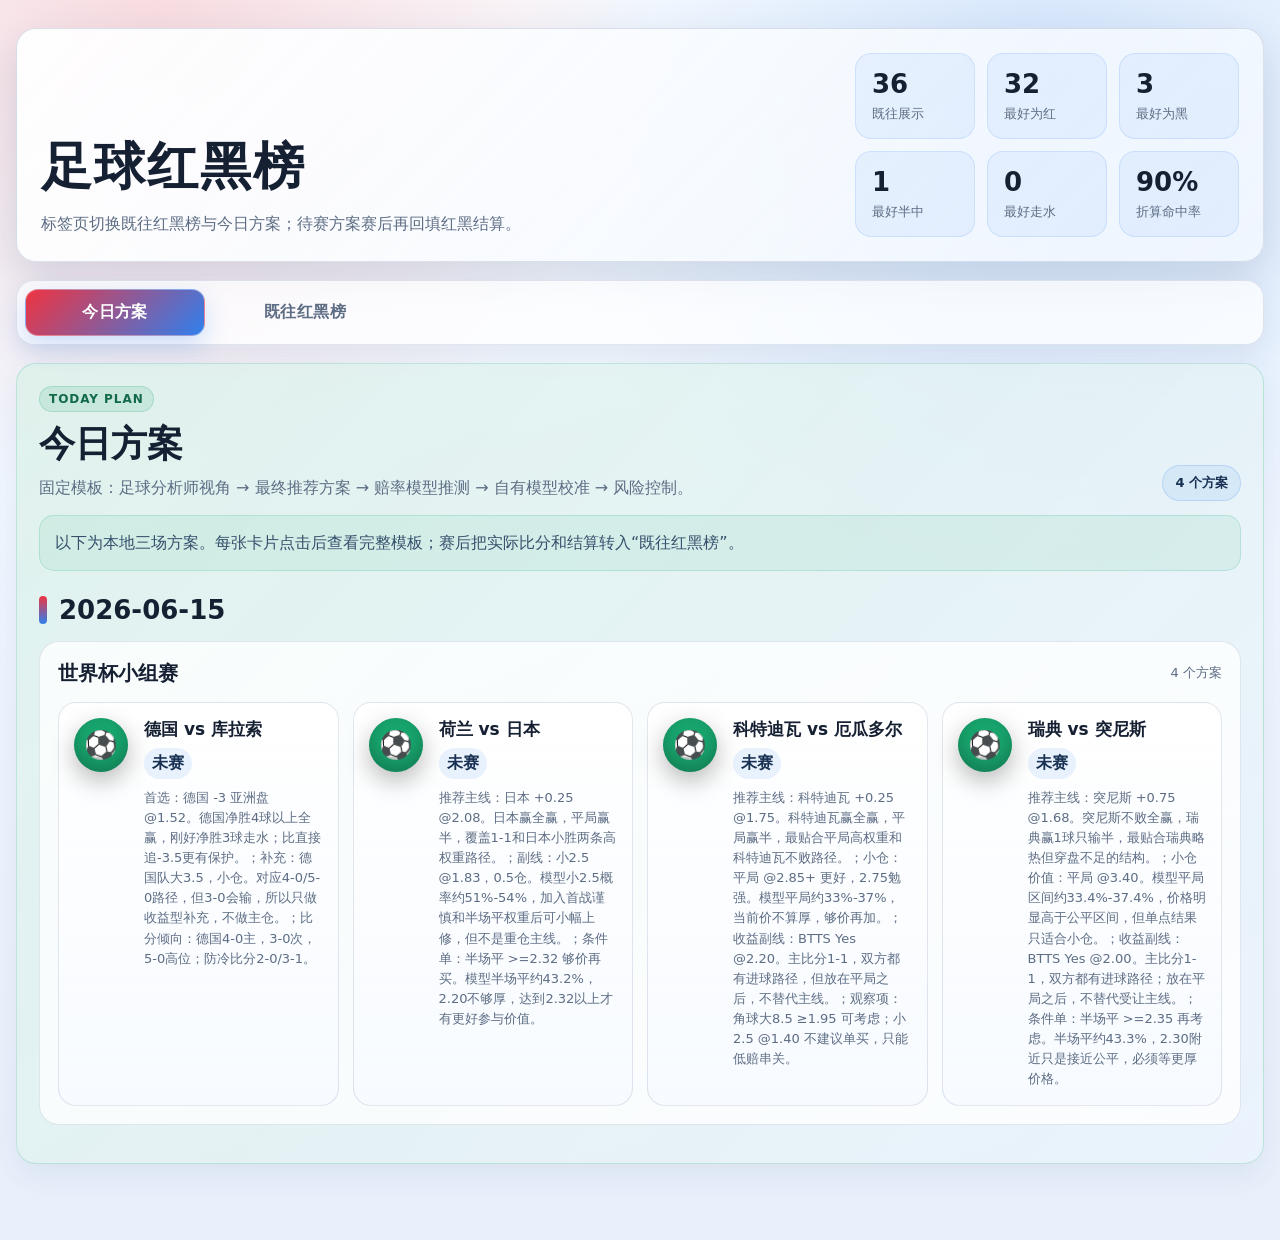
==== commit da6b72db: "Update World Cup prediction board" ====
--- a/index.html
+++ b/index.html
@@ -1114,136 +1114,233 @@
           "主场东道主首战的现场动员和前场兴奋度要单独加权。",
           "巴拉圭+0.5这类防冷腿只适合小仓，不应替代BTTS/大球主结构。"
         ]
-      }
-    ];
-
-    const todayPlans = [
+      },
       {
         date: "2026-06-14",
         series: "世界杯小组赛",
         match: "卡塔尔 vs 瑞士",
-        score: "待赛",
-        status: "pending",
-        label: "待赛",
-        summary: "瑞士整体成熟度明显高于卡塔尔，核心框架由扎卡、阿坎吉、恩博洛、恩多耶等人支撑，球队在大赛中的稳定性一直不错。瑞士不是纯粹靠爆点冲击的球队，而是依靠中场控制、边路推进和定位球形成持续压迫。卡塔尔这边主要看阿克拉姆·阿菲夫的个人创造力，但整体阵容强度和欧洲高强度对抗经验明显不足。卡塔尔此前世界杯表现一般，防线在高压下容易被连续撕开；洛佩特吉接手后大概率会采取保守 4-2-3-1，先守中路再找反击。问题是，如果卡塔尔过早丢球，比赛会被迫打开，瑞士有机会继续扩大比分。但世界杯小组赛首战通常不会完全失控，瑞士也未必一上来就冒险狂攻。综合看，瑞士赢面很大，但最合理的比分区间仍是 2-0、3-0、2-1，而不是无脑大屠杀。",
+        score: "1-1",
+        status: "hit",
+        label: "红榜",
+        summary: "卡塔尔补时1-1逼平瑞士，卡塔尔+2、小3、双方进球Yes全部命中；瑞士-1.5顺势小仓失败。赛前判断瑞士胜面大但深盘不稳，优先卡塔尔受让和小3，方向正确。",
         plan: [
-          "优先级1｜卡塔尔 +2 @1.78：最符合“瑞士赢但不一定穿深盘”的模型校正；瑞士赢1球全赢，赢2球走水，赢3球以上才输。",
-          "优先级2｜小3 @1.88：结构好，3球走水，重点覆盖2-0、2-1、3-0比分带。",
-          "优先级3｜双方进球 Yes @2.25：本地模型给卡塔尔进球可能，但市场偏保守；小风险高赔率选择，适合0.3-0.5U，不适合重仓。",
-          "优先级4｜瑞士 -1.5 @1.62：顺市场方向，但性价比不如卡塔尔+2，只适合小仓顺势。"
+          "优先级1｜卡塔尔 +2 @1.78：瑞士赢1球全赢，赢2球走水，赢3球以上才输。",
+          "优先级2｜小3 @1.88：覆盖2-0、2-1、3-0比分带。",
+          "优先级3｜双方进球 Yes @2.25：小风险高赔率选择。",
+          "优先级4｜瑞士 -1.5 @1.62：顺市场方向但只适合小仓。"
         ],
         settlement: [
-          "待比赛结束后按卡塔尔+2、小3、双方进球Yes、瑞士-1.5逐项结算。",
-          "本场一场只按最佳结果计入折算命中率。"
-        ],
-        review: "当前市场去水后瑞士胜约78.5%，明显高于本地基础模型和Stacked综合模型给出的61%-65%区间。按主规则，市场方向仍优先，瑞士胜是主判断；但自建模型在这里的价值是风控：卡塔尔xG约1.01、瑞士xG约1.67，总xG约2.68，比分簇集中在0-1、1-2、0-2、1-1、0-0，说明瑞士优势真实存在，但深盘穿透并不稳。阵容质量上瑞士门将、防线、中场控制、定位球和替补深度明显占优，扎卡、阿坎吉、恩博洛、恩多耶构成更成熟的大赛框架；卡塔尔主要依赖阿菲夫、阿里、蒙塔里和埃德米尔森的反击与定位球。比赛更可能是瑞士控场压制，卡塔尔低位防守求反击，而不是完全开放对攻。综合盘面和模型差异，最终不追瑞士1.20低赔，也不把瑞士-2作为主线，优先选择卡塔尔+2和小3。",
+          "卡塔尔 +2 全赢，1-1平局直接兑现受让主线。",
+          "小3 赢，总进球2球。",
+          "双方进球 Yes 赢，卡塔尔补时破门。",
+          "瑞士 -1.5 输，顺热门深盘失败。",
+          "1-1进入赛前比分簇，最佳结果计红。"
+        ],
+        review: "本场复盘核心是市场胜率和穿盘概率必须分开。瑞士控球、射门和压制质量都更高，但面对世界杯首战压力和卡塔尔低位防守，优势没有转化为大比分。卡塔尔补时扳平说明弱队只要保留定位球、边路传中或一次高质量进攻路径，+2这类深受让就有明显保护价值。赛前没有反买卡塔尔胜，而是用卡塔尔+2和小3做风控，符合主规则；同时BTTS Yes作为小风险高赔率补充命中，说明模型给卡塔尔约1球xG的提示有效。瑞士-1.5失败再次提醒，强热门首战即使占优，也不能把低赔胜率直接等同于深盘穿透。",
         lessons: [
-          "强热门世界杯首战不等于深盘安全，市场胜率和穿盘概率要分开看。",
-          "自建模型与市场分歧时，不反买冷门，优先用受让和亚洲总球做风控。",
-          "比分簇集中在2球以内优势时，卡塔尔+2和小3优于瑞士-2。"
+          "强热门世界杯首战，胜率和穿盘概率必须拆开。",
+          "深受让+2在强队赢球但进攻效率不稳定时具有保护价值。",
+          "弱队若有定位球或边路传中路径，BTTS Yes可以作为小仓补充。",
+          "市场极度看好热门时，不直接反买冷门，优先用受让和亚洲小球做风控。"
         ]
       },
       {
         date: "2026-06-14",
         series: "世界杯小组赛",
         match: "巴西 vs 摩洛哥",
-        score: "待赛",
-        status: "pending",
-        label: "待赛",
-        summary: "巴西纸面实力仍高，维尼修斯、恩德里克、卡塞米罗、马尔基尼奥斯、加布里埃尔等核心让球队上下限都很高，安切洛蒂带队也会让巴西更重视结构和控场。但问题在于，巴西近年大赛稳定性并不算强，南美区预选赛过程磕绊，且内马尔缺阵、罗德里戈伤情/状态因素都会削弱前场连续性。摩洛哥不是普通下狗，他们是2022世界杯四强班底延续，阿什拉夫、阿姆拉巴特、齐耶赫、布努、布法尔/迪亚斯一类球员具备欧洲高强度经验。摩洛哥最强的是防守组织、边路反击和转换速度，正好能针对巴西边后卫压上后的身后空间。巴西更可能控球占优，但摩洛哥并不怕被压着打。本场更像巴西小优盘，而不是强队大胜盘。",
+        score: "1-1",
+        status: "hit",
+        label: "红榜",
+        summary: "巴西1-1战平摩洛哥，摩洛哥+1、双方进球Yes、半场平全部命中；大2.25输半。赛前判断巴西小优但防平、防摩洛哥进球，最终走势基本兑现。",
         plan: [
-          "优先级1｜摩洛哥 +1 @1.62：巴西赢1球走水，摩洛哥不败全赢，适合作为本场最稳保护主线。",
-          "优先级2｜双方进球 Yes @2.05：摩洛哥后防核心阿格尔德伤退提高巴西进球，巴西近5场防守不稳提高摩洛哥进球，赔率有正EV空间。",
-          "优先级3｜大2.25 @1.92：2球输半，3球以上全赢；比硬买大2.5更适合世界杯首战节奏。",
-          "优先级4｜半场平 @2.10：方向来自摩洛哥上半场稳定性和巴西开局压力，但不稳，需要结合首发阵容和前20分钟节奏确认。"
+          "优先级1｜摩洛哥 +1 @1.62：巴西赢1球走水，摩洛哥不败全赢。",
+          "优先级2｜双方进球 Yes @2.05：利用双方防线变量和摩洛哥反击质量。",
+          "优先级3｜大2.25 @1.92：2球输半，3球以上全赢。",
+          "优先级4｜半场平 @2.10：结合摩洛哥上半场稳定性和巴西开局压力。"
         ],
         settlement: [
-          "待比赛结束后按摩洛哥+1、双方进球Yes、大2.25、半场平逐项结算。",
-          "本场一场只按最佳结果计入折算命中率。"
-        ],
-        review: "初始盘口给巴西胜约1.67，市场去水后巴西胜约56.5%，但WorldCup本地模型并不支持巴西稳胜，基础模型甚至偏向摩洛哥不败。加入最新情报后需要二次修正：维尼修斯状态火热、巴西小组赛传统强势、摩洛哥后防核心阿格尔德伤退和阿布德伤退，都会上调巴西进球和胜率；同时内马尔缺阵、韦斯利伤退、巴西近5场均有失球，又会保留摩洛哥反击进球空间。摩洛哥仍有布拉欣迪亚斯、阿什拉夫、阿姆拉巴特、奥纳希等高质量转换点，且上半场防守稳定性强。综合看，本场不宜简单压巴西胜或巴西-0.75，也不再强推摩洛哥胜；更合理的是巴西小优但防平、防摩洛哥进球。比分倾向1-1、2-1、1-2、2-2，因此最终以摩洛哥+1作为边路保护，以双方进球Yes和大2.25捕捉伤病与防守波动带来的进球价值。",
+          "摩洛哥 +1 全赢，平局直接兑现保护主线。",
+          "双方进球 Yes 赢，双方各进1球。",
+          "半场平 赢，上半场1-1。",
+          "大2.25 输半，总进球2球。",
+          "1-1主比分倾向命中，最佳结果计红。"
+        ],
+        review: "本场验证了赛前对巴西的降温处理。巴西纸面实力和个人爆点仍强，维尼修斯扳平体现了个人能力，但整体结构、右路防守和中场保护并没有达到强队深盘的稳定要求。摩洛哥延续了高质量防守组织和快速转换能力，先破门后还能维持比赛强度，说明他们不是普通下狗。赛前把主线放在摩洛哥+1，而不是巴西胜或巴西-0.75，是正确的；BTTS Yes和半场平也准确覆盖了摩洛哥先手、巴西追平的比赛路径。偏差在大2.25，2球局只输半，说明本场更适合BTTS而不是硬追总球大。",
         lessons: [
-          "强队市场优势与让球穿盘质量要分开处理，巴西胜面上调不等于-0.75安全。",
-          "关键中卫伤退会同时提高强队进球和大球概率，但不必直接转向强队深盘。",
-          "双方都有高质量反击点且防守存在变量时，BTTS和亚洲大球比硬选胜负更稳。",
-          "半场平需要结合首发和开局节奏，不宜赛前重仓。"
+          "强队个人能力强不等于团队结构稳定，尤其右路或中场保护有漏洞时，深盘要降级。",
+          "摩洛哥这类高质量下狗具备反击和防守体系，+1比硬买冷胜更合理。",
+          "1-1/2-1比分簇里，BTTS通常优于大2.25/大2.5。",
+          "半场平在强队开局压力大、下狗上半场纪律性强时可作为小仓补充。"
         ]
       },
       {
         date: "2026-06-14",
         series: "世界杯小组赛",
         match: "海地 vs 苏格兰",
-        score: "待赛",
-        status: "pending",
-        label: "待赛",
-        summary: "苏格兰纸面实力、欧洲比赛强度和中场冲击力都高于海地，罗伯逊、麦金、麦克托米奈构成球队最稳定的推进与后插上体系。临场情报里，尚克兰近况火热、麦克托米奈恢复健康、海地主力中卫皮埃尔伤退，都会上调苏格兰进球和赢球概率；但吉尔莫、麦肯纳缺席也让苏格兰的中场出球和后防稳定性并非无风险。海地时隔52年重返世界杯，精神动员强，阵中贝勒加德、伊西多尔、纳宗等点具备反击能力，不像纯粹挨打的鱼腩。市场给苏格兰胜约1.50，方向是苏格兰占优；结合尚克兰、麦克托米奈和海地中卫伤退，苏格兰赢2球的权重被上调。综合看，本场更偏苏格兰小胜到穿-1，若追收益优先苏格兰-1，若做稳健保护则保留海地+1.5。",
+        score: "0-1",
+        status: "hit",
+        label: "红榜",
+        summary: "苏格兰1-0小胜海地，苏格兰-1走水，海地+1.5和小3.5命中；双方进球Yes失手。赛前判断苏格兰占优但不追-1.5正确，赢2球权重高估。",
         plan: [
-          "优先级1｜苏格兰 -1 @1.82 或 海地 +1.5 @1.55：当前更看好苏格兰穿盘，追收益选苏格兰-1；若需要稳健保护或串关保底，用海地+1.5。",
-          "优先级2｜双方进球 Yes @1.80：海地具备反击进球点，苏格兰后防也有伤停；适合小风险，不宜压成主仓。",
-          "优先级3｜小3.5 @1.44：保守辅助腿，覆盖0-1、1-1、1-2、0-2、0-3，主要风险是1-3、2-2、2-3这类开放局。"
+          "优先级1｜苏格兰 -1 @1.82 或 海地 +1.5 @1.55：追收益选苏格兰-1，保守保护用海地+1.5。",
+          "优先级2｜双方进球 Yes @1.80：小风险，不宜压成主仓。",
+          "优先级3｜小3.5 @1.44：保守辅助腿。"
         ],
         settlement: [
-          "待比赛结束后按苏格兰-1或海地+1.5、双方进球Yes、小3.5逐项结算。",
-          "本场一场只按最佳结果计入折算命中率。"
-        ],
-        review: "市场去水后苏格兰胜约63%，明显高于本地基础模型和Stacked综合模型给出的44%-49%区间。按当前主规则，市场方向优先，苏格兰不败和苏格兰小胜是底层判断；情报修正后，尚克兰状态火热、麦克托米奈复出、海地主力中卫伤退，会把苏格兰赢2球概率从原模型约21%上调到25%-31%，强势剧本可到33%-36%。因此本场可以把进攻型主线调整到苏格兰-1 @1.82：赢1球走水，赢2球以上全赢，结构比直接买苏格兰胜1.50更合理。海地+1.5 @1.55仍是稳健替代，用于串关或保守保护。苏格兰赢3球以上的大胜概率常规仍约10%-14%，强势上限约17%，所以不建议追苏格兰-1.5。总球方面更集中在2-3球区间，小3.5可作保守辅助，双方进球Yes则捕捉海地反击和苏格兰防线伤停风险。",
+          "苏格兰 -1 走水，赢1球未穿。",
+          "海地 +1.5 赢，保守保护腿命中。",
+          "小3.5 赢，总进球1球。",
+          "双方进球 Yes 输，海地未能进球。",
+          "最佳结果计红，但苏格兰赢2球预期需下修。"
+        ],
+        review: "苏格兰方向正确，但穿盘质量低于临场情报修正后的乐观区间。尚克兰、麦克托米奈和海地中卫伤停确实提高了苏格兰胜面，但没有转化为稳定2球优势，最终只是1-0小胜。海地的精神动员、身体对抗和反击冲击让比赛保持低比分，验证了世界杯首战弱队咬盘能力。赛前保留海地+1.5作为稳健替代是关键，避免了把苏格兰-1当成必穿；小3.5命中也说明2-3球中位判断偏高，实际更接近0-1/0-2低比分。BTTS失败提示，弱队有反击点不等于一定能进球，尤其面对欧洲球队领先后的控节奏能力。",
         lessons: [
-          "强队胜面上调不等于深盘可重仓，赢球概率和赢2球、赢3球概率必须拆开计算。",
-          "临场情报同时利好强队进攻和削弱强队防守时，优先选择受让保护或亚洲总球，而不是直接追-1.5。",
-          "世界杯小组赛首战存在战意和心理波动，弱队精神动员强时，防小胜比追大胜更稳。",
-          "如果临场前20分钟强队压制数据充分，再考虑下一球、队进球大1.5等动态顺势盘。"
+          "强队胜面上调不等于赢2球概率足够，-1走水风险要单独计算。",
+          "世界杯首战弱队精神动员和身体对抗会提高咬盘能力。",
+          "海地+1.5这类保护腿比追苏格兰-1.5更稳。",
+          "弱队有反击点只代表BTTS可小仓，不应替代小3.5或受让保护。"
         ]
       },
       {
         date: "2026-06-14",
         series: "世界杯小组赛",
         match: "澳大利亚 vs 土耳其",
-        score: "待赛",
+        score: "2-0",
+        status: "hit",
+        label: "红榜",
+        summary: "澳大利亚2-0爆冷击败土耳其，澳大利亚+1和+0.75全部命中，小3.5方向也成立；半场平和BTTS Yes失败。赛前核心判断是土耳其胜面不等于穿盘，澳大利亚世界杯经验、身体对抗和防守纪律被低估，最终甚至直接赢球。",
+        plan: [
+          "优先级1｜澳大利亚 +1 @1.65 或 澳大利亚 +0.75 @1.95：保守用+1，追收益用+0.75。",
+          "优先级2｜半场平 @2.20 左右：澳大利亚经验和纪律性有利于撑住前45分钟。",
+          "观察项｜双方进球 Yes @1.95：澳大利亚定位球和反击有进球路径，土耳其进攻质量更高。"
+        ],
+        settlement: [
+          "澳大利亚 +1 全赢，且澳大利亚直接2-0取胜。",
+          "澳大利亚 +0.75 全赢，收益型保护腿命中。",
+          "小3.5方向成立，总进球2球。",
+          "半场平输，澳大利亚27分钟先进球，半场1-0。",
+          "双方进球 Yes 输，土耳其0进球。"
+        ],
+        review: "本场是典型的市场高估热门天赋、低估世界杯经验和防守执行力。土耳其控球和射门数量占优，但澳大利亚深度防守、二点保护和门将Beach的关键扑救让土耳其大量进攻转化率很低；Irankunda和Metcalfe的进球则体现了澳大利亚反击效率。赛前没有追土耳其胜或土耳其-1，而是选择澳大利亚+1/+0.75，是正确的风险路径。偏差在半场平和BTTS：澳大利亚早段效率高于预期，土耳其虽然压制但终结质量不足。后续遇到“热门技术强、下狗纪律强且有世界杯经验”的结构，应继续优先保护受让，不把控球优势等同于进球优势。",
+        lessons: [
+          "热门方控球和射门多，不等于能穿盘；必须看射门质量、门将状态和反击效率。",
+          "世界杯经验、身体对抗、深防纪律会放大下狗咬盘甚至爆冷概率。",
+          "澳大利亚+0.75/+1这类保护盘比反买ML更稳，同时能覆盖爆冷上限。",
+          "BTTS需要确认热门终结质量，不能只因热门进攻强就默认有球。",
+          "半场平遇到下狗早段反击效率高时风险较大，只适合小仓。"
+        ]
+      }
+    ];
+
+    const todayPlans = [
+      {
+        date: "2026-06-15",
+        series: "世界杯小组赛",
+        match: "德国 vs 库拉索",
+        score: "未赛",
         status: "pending",
         label: "待赛",
-        summary: "土耳其纸面实力和中前场创造力明显高于澳大利亚，居莱尔、恰尔汗奥卢、伊尔迪兹能提供肋部创造、远射、定位球和边路爆点，市场也给到土耳其胜约1.67，方向上承认土耳其更强。但临场情报修正后，澳大利亚的世界杯经验、身体对抗、定位球和防守纪律需要上调权重；土耳其虽然天赋更高，但队内缺少世界杯经验，且居莱尔、恰尔汗奥卢是否能踢满全场存疑，后段控制力存在下降风险。澳大利亚更可能把比赛拖进身体对抗、二点球和定位球节奏，土耳其则依靠技术优势寻找小胜机会。综合看，本场不是土耳其大胜盘，更像1-1、0-1、1-2区间，盘口价值在澳大利亚受让和半场平。",
+        summary: "德国方向明确，但重点不是低赔胜负，而是小组净胜球目标。E组还有厄瓜多尔和科特迪瓦两个硬对手，库拉索是共同抢净胜球对象，德国首战至少争取净胜3球更合理。结合德国近期大比分能力和Soccer-Betting xG上调，主比分从3-0/4-0修正为4-0主线，3-0保护，5-0上限。",
         plan: [
-          "优先级1｜澳大利亚 +1 @1.65 或 澳大利亚 +0.75 @1.95：保守用+1，土耳其赢1球走水；追收益用+0.75，澳大利亚不败全赢，土耳其赢1球输半。",
-          "优先级2｜半场平 @2.20 左右：澳大利亚经验和纪律性有利于撑住前45分钟，最匹配0-0、1-1、0-1的半场比分簇。",
-          "观察项｜双方进球 Yes @1.95：澳大利亚定位球和反击有进球路径，土耳其进攻质量更高；只适合小风险，不作为主仓。"
+          "首选：德国 -3 亚洲盘 @1.52。德国净胜4球以上全赢，刚好净胜3球走水；比直接追-3.5更有保护。",
+          "补充：德国队大3.5，小仓。对应4-0/5-0路径，但3-0会输，所以只做收益型补充，不做主仓。",
+          "比分倾向：德国4-0主，3-0次，5-0高位；防冷比分2-0/3-1。"
         ],
         settlement: [
-          "待比赛结束后按澳大利亚+1或澳大利亚+0.75、半场平、双方进球Yes逐项结算。",
-          "本场一场只按最佳结果计入折算命中率。"
-        ],
-        review: "本地原始模型给澳大利亚胜28.6%、平局33.1%、土耳其胜38.3%，赔率修正后土耳其胜上调到约42.6%，Stacked综合约43.9%。市场比模型更看好土耳其，但模型一直提示平局权重偏高。加入球员和状态情报后，土耳其前场创造力仍是主优势，居莱尔、恰尔汗奥卢、伊尔迪兹能提升进攻上限；但居莱尔和恰尔汗奥卢能否踢满全场存疑，会削弱土耳其后段控场。澳大利亚有9名世界杯经验球员，阵容完整度较好，身体对抗、定位球、二点球和比赛管理能力能够限制土耳其连续压制。修正后中位概率约澳大利亚胜26.5%、平31.5%、土耳其胜42.0%，比分集中在1-1、0-1、1-2。土耳其胜面存在，但赢2球以上概率不够支撑追-1，因此优先澳大利亚+1或+0.75，半场平作为最匹配节奏的补充选择。",
+          "市场：德国胜极低赔，盘口主线推到德国-3/-3.5，说明市场预期德国大胜。",
+          "赔率模型：PL看德国胜；Soccer-Betting xG为德国3.87 vs 库拉索0.26，总xG 4.13，支持3球以上优势。",
+          "自建模型：原始Elo-Poisson偏保守，但结合德国近10场26球、5场进3+、零封5场后，上调穿深盘概率。",
+          "小组动机：厄瓜多尔和科特迪瓦后续也可能刷库拉索，德国首战净胜球具有真实战略价值。"
+        ],
+        review: "本场不再按普通友谊赛或低节奏强弱盘处理。德国后两场分别面对科特迪瓦和厄瓜多尔，胜率都不是绝对碾压，因此首战对库拉索的净胜球价值被放大。德国近期面对弱队有4-0、6-0、4-0等大比分样本，领先后仍会通过控球、边路压迫、二点球和替补冲击继续扩大优势。风险在于如果前30分钟打不开，比赛可能进入1-0/2-0耐心控局；因此主仓用德国-3而不是-3.5/-4，保留3球走水保护。",
         lessons: [
-          "市场热门方胜面更高时，仍要拆分赢球和穿盘概率；土耳其胜不等于土耳其-1安全。",
-          "核心组织球员体能存疑时，强队后段优势需要打折，平局和受让权重上调。",
-          "世界杯首战经验、身体对抗和定位球会放大弱势方咬盘能力，适合选择+0.75/+1保护。",
-          "半场平适合两队实力有差但强队不稳定、弱队开局纪律性强的结构。"
+          "强弱极端且同组其他竞争者也可能刷弱队时，净胜球动机要单独加权。",
+          "德国-3优于德国-3.5：覆盖3-0/4-1走水，不把全部收益押在净胜4球以上。",
+          "德国队大3.5只适合小仓，因为3-0是高概率但会输该项的比分。",
+          "若临场德国早进球，可上调4-0/5-0；若半场仍0-0或1-0，应降低深盘预期。"
         ]
       },
       {
-        date: "2026-06-14",
-        series: "世界杯小组赛｜串关方案",
-        match: "6月14日世界杯小组赛 串4方案",
-        score: "待赛",
+        date: "2026-06-15",
+        series: "世界杯小组赛",
+        match: "荷兰 vs 日本",
+        score: "未赛",
         status: "pending",
         label: "待赛",
-        summary: "基于卡塔尔vs瑞士、巴西vs摩洛哥、海地vs苏格兰、澳大利亚vs土耳其四场最终分析，串关思路从稳健保护到激进博高分为四档。主线仍是防强队赢球不穿深盘，尤其卡塔尔+2、摩洛哥+1、澳大利亚+1/+0.75这类受让保护；收益提升主要来自把海地场切到苏格兰-1、把巴西场切到双方进球或大2.25、以及加入半场平。概率口径：完整命中概率=四腿全部全赢；不死票概率=没有全输腿，含走水、半赢、半输；EV按1U投入、独立近似和亚洲盘返还因子计算。整体原则是：方案A适合主串，方案B适合稳中提收益，方案C偏进攻，方案D只适合小注博高。",
+        summary: "本场是小组赛里最接近的对局之一，不是典型强弱盘。市场略偏荷兰，但本地基础模型、赔率修正和Stacked综合模型都提示日本不败和平局权重偏高。最可能比分为1-1，半场最可能0-0，比赛更像荷兰纸面略优、日本状态和战术匹配度更好的近均势局。",
         plan: [
-          "方案A｜最稳定串4｜约7.37：卡塔尔 +2 @1.78；摩洛哥 +1 @1.62；海地 +1.5 @1.55；澳大利亚 +1 @1.65。完整命中约15.8%，不死票约37.7%，期望返还约2.024U，EV约+102.4%。",
-          "方案B｜稳中带收益｜约10.23：卡塔尔 +2 @1.78；摩洛哥 +1 @1.62；苏格兰 -1 @1.82；澳大利亚 +0.75 @1.95。完整命中约7.0%，不死票约29.9%，期望返还约1.578U，EV约+57.8%。",
-          "方案C｜均衡进攻串｜约12.95：卡塔尔 +2 @1.78；巴西vs摩洛哥 双方进球 Yes @2.05；苏格兰 -1 @1.82；澳大利亚 +0.75 @1.95。完整命中约6.6%，不死票约20.9%，期望返还约1.547U，EV约+54.7%。",
-          "方案D｜激进串4｜约17.30：卡塔尔vs瑞士 双方进球 Yes @2.25；巴西vs摩洛哥 大2.25 @1.92；苏格兰 -1 @1.82；澳大利亚 半场平 @2.20。完整命中约3.7%，不死票约9.5%，期望返还约1.018U，EV约+1.8%。"
+          "推荐主线：日本 +0.25 @2.08。日本赢全赢，平局赢半，覆盖1-1和日本小胜两条高权重路径。",
+          "副线：小2.5 @1.83，0.5仓。模型小2.5概率约51%-54%，加入首战谨慎和半场平权重后可小幅上修，但不是重仓主线。",
+          "条件单：半场平 >=2.32 够价再买。模型半场平约43.2%，2.20不够厚，达到2.32以上才有更好参与价值。"
         ],
         settlement: [
-          "串关结算需按台子规则处理走水、半赢、半输；含亚洲盘的串关实际回报可能低于标称赔率。",
-          "数学期望为模型估算，不是保证收益；若临场首发或盘口大幅变化，需要重新计算。",
-          "红黑榜统计时，这张卡只作为组合方案记录，单场命中率仍按四场比赛各自最佳结果计算。"
-        ],
-        review: "方案A全部使用保护盘，最符合当前模型风控：瑞士、巴西、苏格兰、土耳其均被市场看好，但穿深盘质量不一，因此通过卡塔尔+2、摩洛哥+1、海地+1.5、澳大利亚+1覆盖强队小胜和冷平。方案A完整命中率最高且不死票概率最高，是主串首选。方案B把海地场切为苏格兰-1，利用尚克兰、麦克托米奈和海地中卫伤退带来的穿盘上调，同时保留其他三场保护，收益提高但完整命中概率降到约7%。方案C进一步把巴西场从摩洛哥+1切到双方进球，捕捉巴西防守不稳和摩洛哥反击质量，属于进攻串。方案D为高收益节奏串，依赖卡塔尔进球、巴西摩洛哥打开、苏格兰穿盘和澳大利亚半场平，完整命中约3.7%，不死票约9.5%，EV接近公平，变量最多，不适合作主仓。",
+          "基础模型：荷兰约37.2%，平约33.8%，日本约29.0%。",
+          "赔率修正：荷兰约39.7%，平约32.1%，日本约28.2%。",
+          "Stacked综合：荷兰约36.2%，平约30.2%，日本约33.5%。",
+          "xG：荷兰1.36，日本1.24；最可能比分1-1；半场平概率约43.2%。"
+        ],
+        review: "荷兰优势在球员层级、锋线质量和单点推进，加克波、赫拉芬贝赫、克鲁伊维特等人可以制造更高质量终结。但日本近期状态更好，纪律性、逼抢、二点球和中场控制都足以抵消荷兰的部分纸面优势。远藤航、田中碧、久保建英、堂安律这条线能保证反击和快速转移质量。结合F组结构，双方首战都不能轻易输球，荷兰会控球试探，日本更可能中低位压缩空间后打转换。盘口上荷兰-0.25并不便宜，反而日本+0.25在平局权重高的模型里更顺手。",
         lessons: [
-          "串4主方案优先保护盘，不把所有强队方向串成热门穿盘。",
-          "收益提升应只替换1-2条腿，避免四条同时改成高波动方向。",
-          "含-1、+1、+0.75、大2.25等亚洲盘时，必须预留走水和半输半赢对串关赔率的影响。",
-          "最稳方案不一定赔率最高；主串选A，副串选B，小注博D。"
+          "近均势盘优先保护方向，不硬选热门胜负。",
+          "平局权重超过30%时，+0.25通常优于DNB或硬ML。",
+          "BTTS和大2.5不能混用；本场1-1路径明显，但2-1/1-2不是绝对主线，所以小2.5只做副线。",
+          "半场平必须看价格，2.20低于模型盈亏平衡，2.32以上再参与。"
+        ]
+      },
+      {
+        date: "2026-06-15",
+        series: "世界杯小组赛",
+        match: "科特迪瓦 vs 厄瓜多尔",
+        score: "未赛",
+        status: "pending",
+        label: "待赛",
+        summary: "本场是五五开近均势盘，平局权重最高。基础模型、赔率修正和Stacked综合模型都没有给出明显强弱方向，最可能比分为1-1。厄瓜多尔纸面质量、防线和门将更稳，科特迪瓦近期状态、速度冲击和转换能力更强，首战输球成本高，比赛预计谨慎开局。",
+        plan: [
+          "推荐主线：科特迪瓦 +0.25 @1.75。科特迪瓦赢全赢，平局赢半，最贴合平局高权重和科特迪瓦不败路径。",
+          "小仓：平局 @2.85+ 更好，2.75勉强。模型平局约33%-37%，当前价不算厚，够价再加。",
+          "收益副线：BTTS Yes @2.20。主比分1-1，双方都有进球路径，但放在平局之后，不替代主线。",
+          "观察项：角球大8.5 ≥1.95 可考虑；小2.5 @1.40 不建议单买，只能低赔串关。"
+        ],
+        settlement: [
+          "基础模型：科特迪瓦约31.4%，平约37.1%，厄瓜多尔约31.5%。",
+          "赔率修正：科特迪瓦约29.9%，平约36.6%，厄瓜多尔约33.5%。",
+          "Stacked综合：科特迪瓦约34.4%，平约33.2%，厄瓜多尔约32.3%。",
+          "xG：科特迪瓦1.30，厄瓜多尔1.30；半场倾向0-0，半场平约43.1%；大8.5角球约51.1%。"
+        ],
+        review: "科特迪瓦优势在近况和前场速度，阿丁格拉、阿马德、邦尼、瓦希适合打边路突击、反击和二点球。厄瓜多尔优势在整体球员质量、防线稳定、门将评分和凯塞多所在中场的硬度。比赛核心矛盾是科特迪瓦的速度冲击，对厄瓜多尔防线稳定和中场拦截能力。由于同组有德国，首战输球会非常被动，两队都不会轻易全面压上。盘口上厄瓜多尔略热但没有形成真正优势，科特迪瓦+0.25比硬买厄瓜多尔或低赔小球更符合风险收益。",
+        lessons: [
+          "五五开盘且平局权重最高时，优先+0.25保护，不硬选胜负。",
+          "平局价格要看厚度，2.75只是接近合理，2.85以上更适合小仓。",
+          "BTTS Yes有1-1路径支持，但应放在平局之后，不能替代受让主线。",
+          "低赔小2.5若概率只有51%-53%，不具备单关价值。"
+        ]
+      },
+      {
+        date: "2026-06-15",
+        series: "世界杯小组赛",
+        match: "瑞典 vs 突尼斯",
+        score: "未赛",
+        status: "pending",
+        label: "待赛",
+        summary: "本场是F组又一场接近盘，不是瑞典明显碾压。基础模型把双方胜率几乎拉平，并给出最高平局权重；赔率修正和Stacked综合略推瑞典，但幅度有限。瑞典纸面联赛层级、锋线质量和替补厚度更好，突尼斯中场对抗、低位防守和反击路径足以制造麻烦。最可能比分为1-1。",
+        plan: [
+          "推荐主线：突尼斯 +0.75 @1.68。突尼斯不败全赢，瑞典赢1球只输半，最贴合瑞典略热但穿盘不足的结构。",
+          "小仓价值：平局 @3.40。模型平局区间约33.4%-37.4%，价格明显高于公平区间，但单点结果只适合小仓。",
+          "收益副线：BTTS Yes @2.00。主比分1-1，双方都有进球路径；放在平局之后，不替代受让主线。",
+          "条件单：半场平 >=2.35 再考虑。半场平约43.3%，2.30附近只是接近公平，必须等更厚价格。"
+        ],
+        settlement: [
+          "基础模型：瑞典约31.3%，平约37.4%，突尼斯约31.3%。",
+          "赔率修正：瑞典约36.1%，平约35.2%，突尼斯约28.7%。",
+          "Stacked综合：瑞典约36.1%，平约33.4%，突尼斯约30.5%。",
+          "xG：瑞典1.29，突尼斯1.29；半场平约43.3%；小2.5约52.1%；BTTS约52.7%。"
+        ],
+        review: "瑞典优势主要来自球员联赛层级和前场质量，伊萨克、约克雷斯、埃兰加能提供禁区支点、边路速度和终结上限；但瑞典近期稳定性不足，防线和中场推进并不支持把热门方向放大成深盘。突尼斯整体更务实，中场有对抗和中路保护能力，思路大概率是压缩空间后打瑞典边后卫身后。盘口上瑞典胜赔被压到热门区间，但自建模型和平局权重给出明显风控信号，因此不追瑞典胜或-0.5，优先用突尼斯+0.75覆盖平局、冷门和瑞典小胜。",
+        lessons: [
+          "市场略推热门但基础模型接近五五开时，不直接追热门ML或-0.5。",
+          "平局权重超过33%时，受让+0.75和小仓平局通常比硬选胜负更合理。",
+          "BTTS与大2.5要分开处理；本场支持双方有球，但不支持明显大球。",
+          "半场平要严格看价格，2.30以下不够厚，2.35以上才有参与价值。"
         ]
       }
     ];
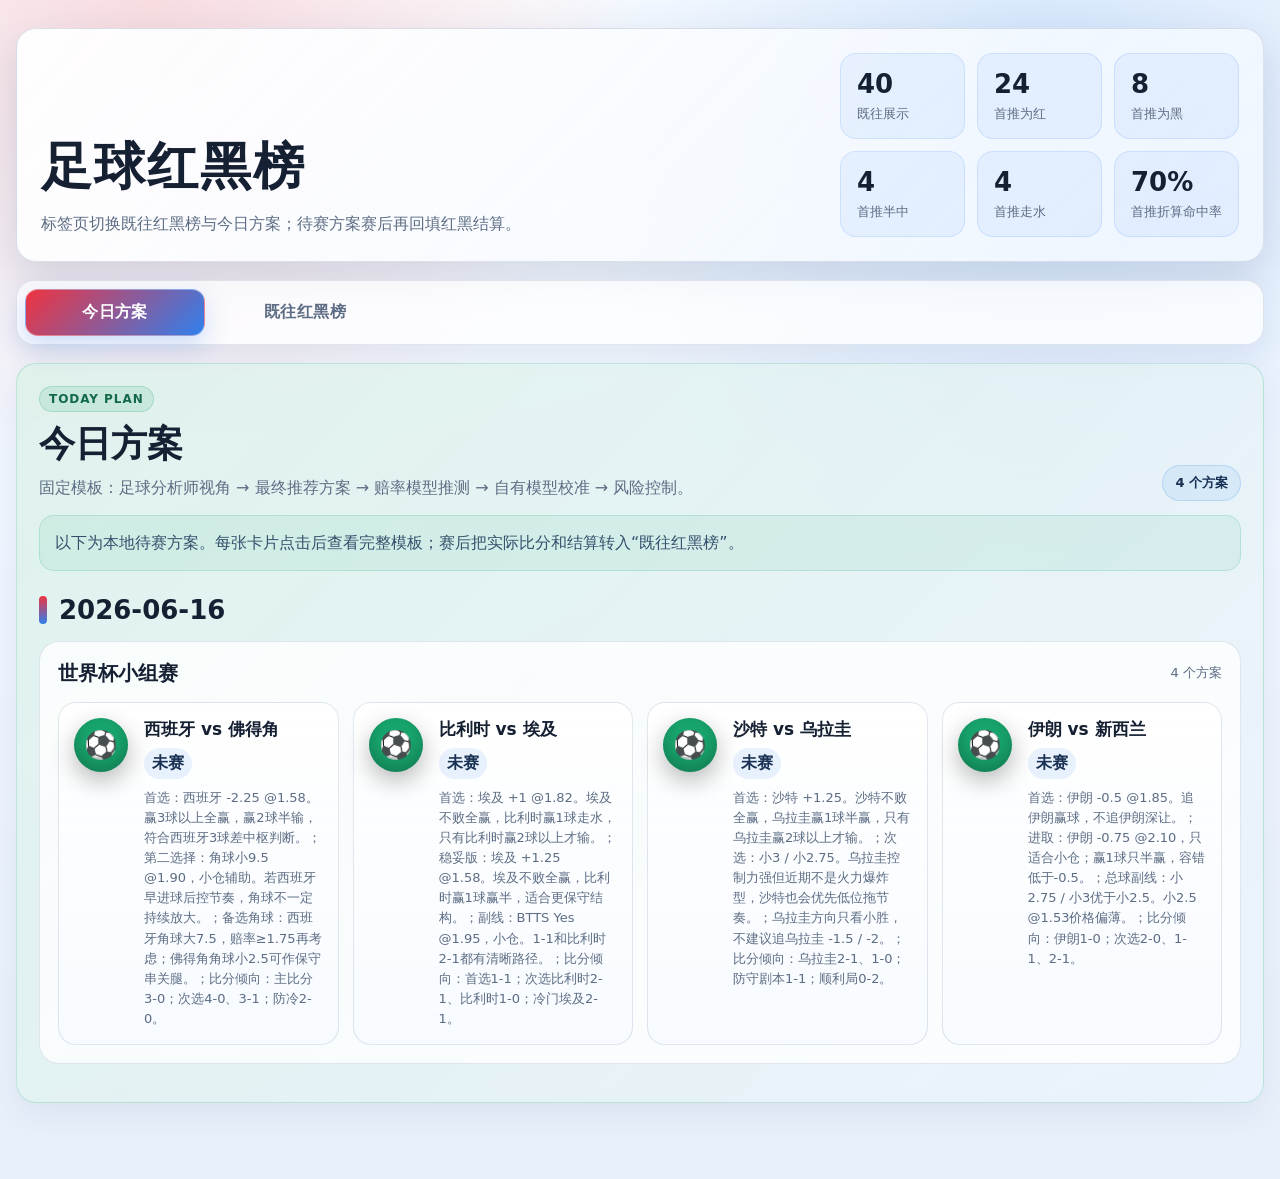
==== commit 4ae26298: "Update World Cup red black board" ====
--- a/index.html
+++ b/index.html
@@ -573,7 +573,7 @@
         </div>
         <span class="section-pill" id="todayCount"></span>
       </div>
-      <p class="template-note">以下为本地三场方案。每张卡片点击后查看完整模板；赛后把实际比分和结算转入“既往红黑榜”。</p>
+      <p class="template-note">以下为本地待赛方案。每张卡片点击后查看完整模板；赛后把实际比分和结算转入“既往红黑榜”。</p>
       <section id="todayBoard"></section>
     </section>
 
@@ -659,9 +659,9 @@
         series: "男子国家队友谊赛",
         match: "法国 vs 北爱尔兰",
         score: "3-1",
-        status: "hit",
-        label: "红榜",
-        summary: "法国方向对，但价值在北爱受让保护。",
+        status: "mixed",
+        label: "半中",
+        summary: "首推北爱+2/+2.5为保护结构，+2走水、+2.5全赢，按首推组合计半中。",
         plan: ["北爱尔兰 +2 / +2.5", "避免法国低赔ML"],
         settlement: ["北爱+2推", "北爱+2.5赢"],
         review: "强队赢2球的比分带很厚，+2/+2.5比追-2.5更合理。",
@@ -698,8 +698,8 @@
         series: "埃及杯",
         match: "恩彼 vs 马斯里",
         score: "0-3",
-        status: "mixed",
-        label: "半中",
+        status: "hit",
+        label: "红榜",
         summary: "马斯里方向对，但小球思路被杯赛状态打穿。",
         plan: ["马斯里DNB/方向", "偏小球"],
         settlement: ["马斯里方向赢", "小球输"],
@@ -724,9 +724,9 @@
         series: "男子国家队友谊赛",
         match: "秘鲁 vs 西班牙",
         score: "1-3",
-        status: "hit",
-        label: "红榜",
-        summary: "西班牙赢球但没有打穿+2.5，受让保护优于低赔胜。",
+        status: "push",
+        label: "走水",
+        summary: "首推秘鲁+2最终走水，+2.5备选命中，但按第一推荐只计走水。",
         plan: ["秘鲁 +2 @1.94", "秘鲁 +2.5 @1.54", "不买西班牙ML @1.12"],
         settlement: ["秘鲁+2推", "秘鲁+2.5赢", "小3/小3.5输"],
         review: "强队3-0后可能丢安慰球，受让保护比小球更稳。",
@@ -737,9 +737,9 @@
         series: "女子国家队友谊赛",
         match: "巴拿马女足 vs 牙买加女足",
         score: "0-0",
-        status: "hit",
-        label: "红榜",
-        summary: "牙买加DNB走水，小球和BTTS No命中。",
+        status: "push",
+        label: "走水",
+        summary: "首推牙买加DNB走水，小球和BTTS No备选命中，但按第一推荐只计走水。",
         plan: ["牙买加 +0/DNB", "小3.5", "小2.5高价才买"],
         settlement: ["DNB走水", "小2.5/小3.5赢", "BTTS No赢"],
         review: "二番战防守调整明显，胜负方向不如不败+小球。",
@@ -750,9 +750,9 @@
         series: "男子国家队友谊赛",
         match: "瓦努阿图 vs 斐济",
         score: "2-2",
-        status: "mixed",
-        label: "半中",
-        summary: "早期BTTS/大球正确，后期瓦努阿图低赔和小球投机不优。",
+        status: "hit",
+        label: "红榜",
+        summary: "首推是避开瓦努阿图ML 1.59，最终2-2未打出主胜，避热判断正确。",
         plan: ["避免瓦努阿图ML 1.59", "早期BTTS/大2.5", "后期小2.5仅投机"],
         settlement: ["瓦努阿图ML输", "大2.5赢", "BTTS赢"],
         review: "低信息岛国/区域赛，热门压缩到1.60附近要警惕。",
@@ -763,9 +763,9 @@
         series: "男子国家队友谊赛",
         match: "塔吉克斯坦 vs 印度",
         score: "1-1",
-        status: "mixed",
-        label: "半中",
-        summary: "塔吉克斯坦ML过热，小3.5正确。",
+        status: "miss",
+        label: "黑榜",
+        summary: "首推塔吉克斯坦ML失败，DNB走水和小3.5备选命中不改变首推判定。",
         plan: ["塔吉克斯坦ML小仓", "避免-0.75", "小3.5"],
         settlement: ["塔吉克斯坦ML输", "DNB推", "小3.5赢"],
         review: "首回合3-1不能直接外推，印度二番战调整有效。",
@@ -815,9 +815,9 @@
         series: "男子国家队友谊赛",
         match: "亚美尼亚 vs 摩尔多瓦",
         score: "1-1",
-        status: "hit",
-        label: "红榜",
-        summary: "避开亚美尼亚短价ML，小3.5和受让方向正确。",
+        status: "miss",
+        label: "黑榜",
+        summary: "首推亚美尼亚ML未兑现，小3.5和摩尔多瓦受让只是备选命中，按首推计黑。",
         plan: ["亚美尼亚ML只>=1.70才买", "小3.5", "摩尔多瓦+1.5"],
         settlement: ["亚美尼亚ML输", "小3.5赢", "摩尔多瓦+1.5赢"],
         review: "1.60-1.70区间友谊赛热门并不稳，1-1在比分带内。",
@@ -841,9 +841,9 @@
         series: "男子国家队友谊赛",
         match: "印尼 vs 莫桑比克",
         score: "1-0",
-        status: "hit",
-        label: "红榜",
-        summary: "印尼低比分胜出，-1推、小球和BTTS No命中。",
+        status: "push",
+        label: "走水",
+        summary: "首推印尼-1亚洲盘最终走水，小球和BTTS No备选命中，按第一推荐只计走水。",
         plan: ["印尼 -1 亚洲价够才买", "小3.5", "BTTS No"],
         settlement: ["印尼ML赢", "印尼-1推", "小3.5赢", "BTTS No赢"],
         review: "市场和本地赔率模型胜过FIFA/Elo，但FIFA/Elo正确限制深盘仓位。",
@@ -854,9 +854,9 @@
         series: "男子国家队友谊赛",
         match: "匈牙利 vs 哈萨克斯坦",
         score: "3-1",
-        status: "mixed",
-        label: "半中",
-        summary: "匈牙利赢球且穿+1.5，+2保护才避免损失；小3.5失败。",
+        status: "miss",
+        label: "黑榜",
+        summary: "首推哈萨克斯坦+1.5失败，+2备选走水不能抵消第一推荐失误。",
         plan: ["哈萨克斯坦 +1.5 小价值", "更稳为 +2", "小3.5需谨慎"],
         settlement: ["哈萨克+1.5输", "哈萨克+2推", "小3.5输"],
         review: "强队xG>2且弱队有进球概率时，3-1路径很危险。",
@@ -893,9 +893,9 @@
         series: "男子国家队友谊赛",
         match: "吉尔吉斯 vs 巴勒斯坦",
         score: "0-0",
-        status: "hit",
-        label: "红榜",
-        summary: "巴勒斯坦不败和小球正确，ML/-0.25不该买。",
+        status: "mixed",
+        label: "半中",
+        summary: "首推巴勒斯坦DNB/X2为组合保护，DNB走水、X2命中，按首推组合计半中。",
         plan: ["巴勒斯坦DNB/X2价格够才买", "小2.5/小3.5", "避免硬买ML"],
         settlement: ["DNB推", "小球赢", "ML输"],
         review: "客队小优不等于必须赢，平局概率接近30%。",
@@ -906,9 +906,9 @@
         series: "女子国家队友谊赛",
         match: "日本女足 vs 南非女足",
         score: "0-1",
-        status: "mixed",
-        label: "半中",
-        summary: "赛前强队判断失败，但防过热的南非+3.5和赛中X2思路正确。",
+        status: "hit",
+        label: "红榜",
+        summary: "首推是避开日本ML 1.03，最终日本0-1输球，防过热判断直接命中。",
         plan: ["避开日本ML 1.03", "南非 +3.5 防过热", "落后后不追日本低价 comeback"],
         settlement: ["南非+3.5赢", "赛中南非X2赢", "日本深盘全输"],
         review: "首战5-0制造严重过热，二番战轮换和调整风险被低估。",
@@ -919,9 +919,9 @@
         series: "女子国家队友谊赛",
         match: "印尼女足 vs 柬埔寨女足",
         score: "1-1",
-        status: "hit",
-        label: "红榜",
-        summary: "柬埔寨不败方向正确，+0走水，+0.25更优，小球补仓正确。",
+        status: "push",
+        label: "走水",
+        summary: "首推柬埔寨+0/DNB走水，+0.25和小球备选命中，按第一推荐只计走水。",
         plan: ["柬埔寨 +0/DNB >=1.90", "更优为 +0.25", "小2.5/小3.5"],
         settlement: ["柬埔寨DNB走水", "+0.25半赢", "小2.5/小3.5赢"],
         review: "方向对但DNB 1.85略低，5U偏重；结构上+0.25更适合1-1比分带。",
@@ -932,9 +932,9 @@
         series: "男子国家队友谊赛",
         match: "阿根廷 vs 冰岛",
         score: "3-0",
-        status: "mixed",
-        label: "半中",
-        summary: "阿根廷胜、3-0比分带、-1和小3.5正确；主推小2.5与冰岛+2.5失败。",
+        status: "hit",
+        label: "红榜",
+        summary: "首推为阿根廷胜但不买低赔ML，方向兑现；小2.5与冰岛+2.5副线失败不改变首推计红。",
         plan: ["主线阿根廷胜但不买低赔ML", "小2.5 >=2.25", "冰岛 +2.5 >=1.50", "保守替代：阿根廷 -1 / 小3.5 / BTTS No"],
         settlement: ["阿根廷胜赢", "阿根廷-1赢", "小3.5赢", "BTTS No赢", "小2.5输", "冰岛+2.5输"],
         review: "胜负和比分带判断正确，3-0也在赛前主区间内；但最终方案把友谊赛轮换和冰岛抗压能力权重放得过高。市场校准与自建模型都显示阿根廷xG可到2.4以上、冰岛xG低于0.6时，3-0是自然路径，不应把冰岛+2.5和小2.5放到主仓。",
@@ -971,9 +971,9 @@
         series: "男子国家队友谊赛",
         match: "英格兰 vs 哥斯达黎加",
         score: "3-0",
-        status: "mixed",
-        label: "半中",
-        summary: "3-0比分带、小3.5和BTTS No方向正确；主推哥斯达黎加+2/+2.5失败。",
+        status: "miss",
+        label: "黑榜",
+        summary: "首推哥斯达黎加+2失败，3-0比分带、小3.5和BTTS No备选命中不改变第一推荐判定。",
         plan: ["首选：哥斯达黎加 +2 @2.02", "稳妥备选：哥斯达黎加 +2.5 @1.62", "保守总球：小3.5 @1.57", "预测比分：英格兰 2-0；次选 3-0 / 2-1；防冷 1-0"],
         settlement: ["英格兰胜赢", "小3.5赢", "BTTS No赢", "3-0比分带命中", "哥斯达黎加+2输", "哥斯达黎加+2.5输", "英格兰-2/-2.5方向赢但赛前被低估"],
         review: "模型方向和比分带并不差：英格兰胜面极大，3-0也在赛前次选区间。问题是最终方案把友谊赛轮换、防冷和哥斯达黎加受让保护权重放得过高。实际上半场1-0并未变成慢节奏保守收尾，英格兰下半场再进2球，说明强队即使不全程冲刺，也能靠控制力和替补质量把比分扩大。",
@@ -1092,7 +1092,7 @@
         score: "4-1",
         status: "hit",
         label: "红榜",
-        summary: "美国4-1大胜巴拉圭，BTTS Yes和大球方向命中；赛前对巴拉圭胜赔被压、美国热度陷阱的担忧过重，巴拉圭+0.5防冷方向失败。按红黑榜一场只算一次且取最好结果，本场计红，但复盘需修正主场强队首战可能刷净胜球的权重。",
+        summary: "美国4-1大胜巴拉圭，首推BTTS Yes命中，大球方向也命中；赛前对巴拉圭胜赔被压、美国热度陷阱的担忧过重，巴拉圭+0.5防冷方向失败。按第一推荐计红，但复盘需修正主场强队首战可能刷净胜球的权重。",
         plan: [
           "首选：双方进球 Yes @2.00+。",
           "进球方向：大2亚洲/大2.5，赔率合适可小仓。",
@@ -1134,7 +1134,7 @@
           "小3 赢，总进球2球。",
           "双方进球 Yes 赢，卡塔尔补时破门。",
           "瑞士 -1.5 输，顺热门深盘失败。",
-          "1-1进入赛前比分簇，最佳结果计红。"
+          "1-1进入赛前比分簇，首推计红。"
         ],
         review: "本场复盘核心是市场胜率和穿盘概率必须分开。瑞士控球、射门和压制质量都更高，但面对世界杯首战压力和卡塔尔低位防守，优势没有转化为大比分。卡塔尔补时扳平说明弱队只要保留定位球、边路传中或一次高质量进攻路径，+2这类深受让就有明显保护价值。赛前没有反买卡塔尔胜，而是用卡塔尔+2和小3做风控，符合主规则；同时BTTS Yes作为小风险高赔率补充命中，说明模型给卡塔尔约1球xG的提示有效。瑞士-1.5失败再次提醒，强热门首战即使占优，也不能把低赔胜率直接等同于深盘穿透。",
         lessons: [
@@ -1163,7 +1163,7 @@
           "双方进球 Yes 赢，双方各进1球。",
           "半场平 赢，上半场1-1。",
           "大2.25 输半，总进球2球。",
-          "1-1主比分倾向命中，最佳结果计红。"
+          "1-1主比分倾向命中，首推计红。"
         ],
         review: "本场验证了赛前对巴西的降温处理。巴西纸面实力和个人爆点仍强，维尼修斯扳平体现了个人能力，但整体结构、右路防守和中场保护并没有达到强队深盘的稳定要求。摩洛哥延续了高质量防守组织和快速转换能力，先破门后还能维持比赛强度，说明他们不是普通下狗。赛前把主线放在摩洛哥+1，而不是巴西胜或巴西-0.75，是正确的；BTTS Yes和半场平也准确覆盖了摩洛哥先手、巴西追平的比赛路径。偏差在大2.25，2球局只输半，说明本场更适合BTTS而不是硬追总球大。",
         lessons: [
@@ -1178,9 +1178,9 @@
         series: "世界杯小组赛",
         match: "海地 vs 苏格兰",
         score: "0-1",
-        status: "hit",
-        label: "红榜",
-        summary: "苏格兰1-0小胜海地，苏格兰-1走水，海地+1.5和小3.5命中；双方进球Yes失手。赛前判断苏格兰占优但不追-1.5正确，赢2球权重高估。",
+        status: "mixed",
+        label: "半中",
+        summary: "首推为苏格兰-1或海地+1.5的分歧组合，苏格兰-1走水、海地+1.5命中，按首推组合计半中；赢2球权重高估。",
         plan: [
           "优先级1｜苏格兰 -1 @1.82 或 海地 +1.5 @1.55：追收益选苏格兰-1，保守保护用海地+1.5。",
           "优先级2｜双方进球 Yes @1.80：小风险，不宜压成主仓。",
@@ -1191,7 +1191,7 @@
           "海地 +1.5 赢，保守保护腿命中。",
           "小3.5 赢，总进球1球。",
           "双方进球 Yes 输，海地未能进球。",
-          "最佳结果计红，但苏格兰赢2球预期需下修。"
+          "苏格兰-1走水、海地+1.5命中，按首推组合计半中。"
         ],
         review: "苏格兰方向正确，但穿盘质量低于临场情报修正后的乐观区间。尚克兰、麦克托米奈和海地中卫伤停确实提高了苏格兰胜面，但没有转化为稳定2球优势，最终只是1-0小胜。海地的精神动员、身体对抗和反击冲击让比赛保持低比分，验证了世界杯首战弱队咬盘能力。赛前保留海地+1.5作为稳健替代是关键，避免了把苏格兰-1当成必穿；小3.5命中也说明2-3球中位判断偏高，实际更接近0-1/0-2低比分。BTTS失败提示，弱队有反击点不等于一定能进球，尤其面对欧洲球队领先后的控节奏能力。",
         lessons: [
@@ -1229,118 +1229,234 @@
           "BTTS需要确认热门终结质量，不能只因热门进攻强就默认有球。",
           "半场平遇到下狗早段反击效率高时风险较大，只适合小仓。"
         ]
-      }
-    ];
-
-    const todayPlans = [
+      },
       {
         date: "2026-06-15",
         series: "世界杯小组赛",
         match: "德国 vs 库拉索",
+        score: "7-1",
+        status: "hit",
+        label: "红榜",
+        summary: "德国7-1完全打穿库拉索，德国-3亚洲盘全赢，德国队大3.5小仓也命中。赛前把净胜球动机和德国近期大比分样本上调是正确的，但实际进攻爆发强度仍高于赛前4-0/5-0区间。",
+        plan: [
+          "首选：德国 -3 亚洲盘 @1.52。德国净胜4球以上全赢，刚好净胜3球走水。",
+          "补充：德国队大3.5，小仓。对应4-0/5-0以上路径。",
+          "比分倾向：德国4-0主，3-0次，5-0高位；防冷比分2-0/3-1。"
+        ],
+        settlement: [
+          "德国 -3 亚洲盘全赢，最终净胜6球。",
+          "德国队大3.5命中，德国单队打入7球。",
+          "德国总进攻完全兑现：xG 4.22，射门26次，射正12次，绝佳机会6次。",
+          "库拉索进球只来自低概率反击，未改变比赛失衡结构。",
+          "首推计红，且深盘与大球方向同时验证。"
+        ],
+        review: "德国完全打穿模型早期对深盘风险的担忧。比赛6分钟由恩梅查先开，库拉索21分钟扳平只是短暂扰动，随后德国通过角球、点球和下半场连续冲击把比赛打成单边。关键数据差距极大：控球65%对35%，xG 4.22对0.41，射门26对8，射正12对2，禁区触球63对10，角球8对1。哈弗茨、安达夫、基米希、维尔茨、穆西亚拉等进攻链条全部打开，说明德国不是单纯依靠强弱差赢球，而是替补冲击和多点终结都处在高状态。后续德国比赛应提高进攻爆发、穿盘和强队大球权重，库拉索面对强队的深受让安全性需要下调。",
+        lessons: [
+          "强弱极端且同组存在净胜球竞争时，强队首战可能持续压迫，不应机械套用首战保守经验。",
+          "德国这类多点进攻链条打开时，-3带走水比-3.5更稳，同时仍能覆盖大胜收益。",
+          "弱队扳平不等于比赛均势，若xG、禁区触球和绝佳机会持续失衡，应继续信强队后续扩大战果。",
+          "库拉索后续面对德国级别强队时，受让深盘安全性要降低；面对中游队再重新评估。"
+        ]
+      },
+      {
+        date: "2026-06-15",
+        series: "世界杯小组赛",
+        match: "荷兰 vs 日本",
+        score: "2-2",
+        status: "mixed",
+        label: "半中",
+        summary: "荷兰2-2日本基本验证赛前近均势判断，日本+0.25半赢，半场平命中；但小2.5失败，比分从预期1-1被推高到2-2。最终按主线半赢计半中。",
+        plan: [
+          "推荐主线：日本 +0.25 @2.08。日本赢全赢，平局赢半。",
+          "副线：小2.5 @1.83，0.5仓。模型小2.5概率约51%-54%。",
+          "条件单：半场平 >=2.32 够价再买。"
+        ],
+        settlement: [
+          "日本 +0.25 半赢，最终2-2平局。",
+          "半场平命中，上半场0-0。",
+          "小2.5输，总进球4球。",
+          "1-1方向判断接近，但实际下半场效率推高到2-2。",
+          "按主线半赢和副线分歧计半中。"
+        ],
+        review: "这场验证了赛前模型对接近盘和日本不败能力的判断。荷兰控球60%、禁区触球33次，前场压制更强，但xG只有0.74，没有制造绝佳机会；日本控球40%，但射门10次并不落后，反击和后程调整质量很高。下半场日本控球升至52%，说明他们不是单纯被动挨打，而是在落后后能够重新把比赛抢回来。范戴克和萨默维尔两次帮助荷兰领先，中村敬斗和镰田大地两次追平，久保建英、小川航基的关键传球保留了日本后续进攻权重。偏差在总球：原先把1-1作为主比分正确，但低估了双方下半场转换效率和定位/边路二次进攻带来的进球上限。",
+        lessons: [
+          "近均势盘继续优先+0.25或DNB保护，不硬站热门胜负。",
+          "日本落后后追平能力应上调，尤其久保建英、镰田大地、中村敬斗、小川航基相关进攻权重保留。",
+          "荷兰控球优势不能直接转化为深盘优势，机会质量和绝佳机会数量更关键。",
+          "1-1路径明显时，BTTS通常比小2.5更稳；小2.5只能做副线，不能作为主仓。"
+        ]
+      },
+      {
+        date: "2026-06-15",
+        series: "世界杯小组赛",
+        match: "科特迪瓦 vs 厄瓜多尔",
+        score: "1-0",
+        status: "hit",
+        label: "红榜",
+        summary: "科特迪瓦1-0击败厄瓜多尔，主线科特迪瓦+0.25全赢。赛前近均势、平局权重高的判断没有完全落到平局，但选择受让保护而非硬买胜负是正确路径；BTTS Yes和小仓平局失败。",
+        plan: [
+          "推荐主线：科特迪瓦 +0.25 @1.75。科特迪瓦赢全赢，平局赢半。",
+          "小仓：平局 @2.85+ 更好，2.75勉强。",
+          "收益副线：BTTS Yes @2.20。主比分1-1，双方都有进球路径。",
+          "观察项：角球大8.5 ≥1.95；小2.5 @1.40 不建议单买。"
+        ],
+        settlement: [
+          "科特迪瓦 +0.25 全赢，最终1-0取胜。",
+          "平局小仓输，比赛没有落入1-1/0-0。",
+          "BTTS Yes 输，厄瓜多尔未能进球。",
+          "低比分方向成立，小2.5虽不建议单买但赛果为小球。",
+          "账本 ID：M011_CIV_ECU_20260615；FotMob match_id：4667778。"
+        ],
+        review: "本场验证了近均势盘里优先用+0.25保护的价值。赛前模型把双方胜率拉得很近，平局权重最高，市场略推厄瓜多尔但没有形成真正优势。实际结果虽然不是平局，而是科特迪瓦1-0小胜，但主线仍完全兑现，说明在五五开结构里，选择状态和速度冲击一方的受让保护，比硬追纸面质量更高的厄瓜多尔更合理。偏差在BTTS：赛前把1-1作为主比分，低估了首战谨慎、厄瓜多尔终结不足以及科特迪瓦领先后收缩控风险的权重。后续类似“双方xG接近、平局高、但一方反击速度更好”的比赛，优先+0.25/DNB，BTTS只能作为价格足够厚的小仓。",
+        lessons: [
+          "五五开且平局高权重时，+0.25主线优于硬选胜负。",
+          "纸面质量略优的一方若赔率已经偏热，不一定比状态和速度冲击方更有价值。",
+          "1-1主比分不等于BTTS必买；首战谨慎和领先方收缩会把比分压成1-0。",
+          "近均势低比分场，小2.5低赔可验证方向，但赔率不厚时仍不适合单买。"
+        ]
+      },
+      {
+        date: "2026-06-15",
+        series: "世界杯小组赛",
+        match: "瑞典 vs 突尼斯",
+        score: "5-1",
+        status: "miss",
+        label: "黑榜",
+        summary: "瑞典5-1大胜突尼斯，首推突尼斯+0.75失败；BTTS Yes副线命中不改变第一推荐判定。复盘核心是自建模型对平局和突尼斯咬盘权重过高，低估了瑞典前场联赛层级、锋线爆点和领先后继续扩大的能力。",
+        plan: [
+          "推荐主线：突尼斯 +0.75 @1.68。突尼斯不败全赢，瑞典赢1球只输半。",
+          "小仓价值：平局 @3.40。",
+          "收益副线：BTTS Yes @2.00。主比分1-1，双方都有进球路径。",
+          "条件单：半场平 >=2.35 再考虑。"
+        ],
+        settlement: [
+          "突尼斯 +0.75 输，瑞典净胜4球。",
+          "平局小仓输，比赛被瑞典彻底打穿。",
+          "BTTS Yes 命中，突尼斯打入1球。",
+          "主线方向失败，副线命中；按第一推荐计黑。",
+          "账本 ID：M012_SWE_TUN_20260615；FotMob match_id：4667784。"
+        ],
+        review: "这场是对自建模型风控边界的一次明显修正。赛前基础模型把瑞典、平局、突尼斯拉得过近，并给出较高平局权重；但市场、PL模型和Soccer-Betting都更支持瑞典方向，且瑞典五大联赛占比、强联赛占比、锋线质量和替补深度明显优于突尼斯。实际5-1说明，突尼斯低位和中场对抗没有抵消瑞典锋线爆点，一旦早段或中段被打穿，受让保护会迅速失效。正确部分只有BTTS：突尼斯确实有一球路径，但这不等于他们能咬住盘口。后续遇到欧洲中上游球队拥有高质量锋线、市场和赔率模型同向时，不能因为自建模型接近盘就重仓下狗+0.75，应优先降为小仓观察或改BTTS。",
+        lessons: [
+          "市场、PL和Soccer-Betting同向支持热门时，自建模型若强行拉近，只能作为降仓提醒，不能直接反买受让。",
+          "欧洲中上游球队若锋线联赛层级明显占优，面对防线抗压不足的下狗有打穿空间。",
+          "BTTS命中只说明下狗有一球能力，不代表受让盘安全。",
+          "接近盘判断必须检查球员联赛层级、替补冲击和热门领先后继续扩大的能力。"
+        ]
+      }
+    ];
+
+    const todayPlans = [
+      {
+        date: "2026-06-16",
+        series: "世界杯小组赛",
+        match: "西班牙 vs 佛得角",
         score: "未赛",
         status: "pending",
         label: "待赛",
-        summary: "德国方向明确，但重点不是低赔胜负，而是小组净胜球目标。E组还有厄瓜多尔和科特迪瓦两个硬对手，库拉索是共同抢净胜球对象，德国首战至少争取净胜3球更合理。结合德国近期大比分能力和Soccer-Betting xG上调，主比分从3-0/4-0修正为4-0主线，3-0保护，5-0上限。",
+        summary: "西班牙是本组纸面实力最强的一档，市场胜率接近九成，控球、中场压制和前场终结都明显高于佛得角。情报层面需要做两点修正：一是亚马尔、尼科·威廉斯预计不会首发，西班牙开局边路爆点和快速打穿能力下调；二是奥亚萨瓦尔状态火热，替补深度充足，后60分钟仍具备继续扩大比分的能力。佛得角近期状态不差，且门将熟悉美国比赛环境，但世界杯经验、整体联赛层级和驻地旅途条件都处于劣势。综合看，西班牙胜面极高，主线改为西班牙-2.25，目标覆盖3球差以上的大胜，同时接受2球差半输的风险。",
         plan: [
-          "首选：德国 -3 亚洲盘 @1.52。德国净胜4球以上全赢，刚好净胜3球走水；比直接追-3.5更有保护。",
-          "补充：德国队大3.5，小仓。对应4-0/5-0路径，但3-0会输，所以只做收益型补充，不做主仓。",
-          "比分倾向：德国4-0主，3-0次，5-0高位；防冷比分2-0/3-1。"
+          "首选：西班牙 -2.25 @1.58。赢3球以上全赢，赢2球半输，符合西班牙3球差中枢判断。",
+          "第二选择：角球小9.5 @1.90，小仓辅助。若西班牙早进球后控节奏，角球不一定持续放大。",
+          "备选角球：西班牙角球大7.5，赔率≥1.75再考虑；佛得角角球小2.5可作保守串关腿。",
+          "比分倾向：主比分3-0；次选4-0、3-1；防冷2-0。"
         ],
         settlement: [
-          "市场：德国胜极低赔，盘口主线推到德国-3/-3.5，说明市场预期德国大胜。",
-          "赔率模型：PL看德国胜；Soccer-Betting xG为德国3.87 vs 库拉索0.26，总xG 4.13，支持3球以上优势。",
-          "自建模型：原始Elo-Poisson偏保守，但结合德国近10场26球、5场进3+、零封5场后，上调穿深盘概率。",
-          "小组动机：厄瓜多尔和科特迪瓦后续也可能刷库拉索，德国首战净胜球具有真实战略价值。"
-        ],
-        review: "本场不再按普通友谊赛或低节奏强弱盘处理。德国后两场分别面对科特迪瓦和厄瓜多尔，胜率都不是绝对碾压，因此首战对库拉索的净胜球价值被放大。德国近期面对弱队有4-0、6-0、4-0等大比分样本，领先后仍会通过控球、边路压迫、二点球和替补冲击继续扩大优势。风险在于如果前30分钟打不开，比赛可能进入1-0/2-0耐心控局；因此主仓用德国-3而不是-3.5/-4，保留3球走水保护。",
+          "赔率模型推测：Bet365胜平负为西班牙1.06、平15.00、佛得角23.00，去水后西班牙胜率约89.5%。",
+          "盘口主线集中在西班牙-2.25到-2.75之间，市场预期西班牙大概率赢2到3球。",
+          "总进球大3.5/小3.5接近均价，说明市场认为3球和4球分界最关键。",
+          "模型校正后：西班牙赢3球以上约52%-56%，赢4球以上约32%-36%，佛得角进球约33%-36%。"
+        ],
+        review: "自有模型显示西班牙rating 1813.7，佛得角1518.1，西班牙在锋线、中场控制、防线稳定和替补深度上都有明显优势。西班牙近10场进28球、失4球，具备强队首战刷净胜球的条件；但亚马尔和尼科预计不首发，会降低上半场直接打爆边路的概率，因此不把-3.5以上作为主线。佛得角近两场均进3球且连续零封，说明他们并非完全无抵抗，但面对西班牙的持续控球和后程替补冲击，防线90分钟承压很难。最终校准为西班牙稳胜、3球差是中枢，2球差是主要风险。",
         lessons: [
-          "强弱极端且同组其他竞争者也可能刷弱队时，净胜球动机要单独加权。",
-          "德国-3优于德国-3.5：覆盖3-0/4-1走水，不把全部收益押在净胜4球以上。",
-          "德国队大3.5只适合小仓，因为3-0是高概率但会输该项的比分。",
-          "若临场德国早进球，可上调4-0/5-0；若半场仍0-0或1-0，应降低深盘预期。"
+          "不建议：西班牙胜@1.06，赔率过薄，没有红黑榜跟踪价值。",
+          "不建议主仓：西班牙-3.5，亚马尔和尼科不首发会削弱早段爆点，容错太低。",
+          "风险控制：若临场西班牙轮换比预期更深，主线从-2.25降到-1.75或改西班牙队大2.5。",
+          "结算提醒：西班牙-2.25若3球以上全赢；若2-0或3-1则半输。"
         ]
       },
       {
-        date: "2026-06-15",
+        date: "2026-06-16",
         series: "世界杯小组赛",
-        match: "荷兰 vs 日本",
+        match: "比利时 vs 埃及",
         score: "未赛",
         status: "pending",
         label: "待赛",
-        summary: "本场是小组赛里最接近的对局之一，不是典型强弱盘。市场略偏荷兰，但本地基础模型、赔率修正和Stacked综合模型都提示日本不败和平局权重偏高。最可能比分为1-1，半场最可能0-0，比赛更像荷兰纸面略优、日本状态和战术匹配度更好的近均势局。",
+        summary: "比利时名气、状态和进攻火力都更亮眼，市场也明显给到红魔一方支持；但模型没有把这场看成单边局。原始模型、市场校正和Stacked模型都只显示比利时小优，埃及仍有较强守平和反击能力。埃及近阶段防线稳定，前场还有萨拉赫、马尔穆什这种能一脚改变比赛的爆点。比利时赢面略高，但想轻松打穿并不容易，本场关键在于埃及能否把比赛拖进低节奏和反击剧本。",
         plan: [
-          "推荐主线：日本 +0.25 @2.08。日本赢全赢，平局赢半，覆盖1-1和日本小胜两条高权重路径。",
-          "副线：小2.5 @1.83，0.5仓。模型小2.5概率约51%-54%，加入首战谨慎和半场平权重后可小幅上修，但不是重仓主线。",
-          "条件单：半场平 >=2.32 够价再买。模型半场平约43.2%，2.20不够厚，达到2.32以上才有更好参与价值。"
+          "首选：埃及 +1 @1.82。埃及不败全赢，比利时赢1球走水，只有比利时赢2球以上才输。",
+          "稳妥版：埃及 +1.25 @1.58。埃及不败全赢，比利时赢1球赢半，适合更保守结构。",
+          "副线：BTTS Yes @1.95，小仓。1-1和比利时2-1都有清晰路径。",
+          "比分倾向：首选1-1；次选比利时2-1、比利时1-0；冷门埃及2-1。"
         ],
         settlement: [
-          "基础模型：荷兰约37.2%，平约33.8%，日本约29.0%。",
-          "赔率修正：荷兰约39.7%，平约32.1%，日本约28.2%。",
-          "Stacked综合：荷兰约36.2%，平约30.2%，日本约33.5%。",
-          "xG：荷兰1.36，日本1.24；最可能比分1-1；半场平概率约43.2%。"
-        ],
-        review: "荷兰优势在球员层级、锋线质量和单点推进，加克波、赫拉芬贝赫、克鲁伊维特等人可以制造更高质量终结。但日本近期状态更好，纪律性、逼抢、二点球和中场控制都足以抵消荷兰的部分纸面优势。远藤航、田中碧、久保建英、堂安律这条线能保证反击和快速转移质量。结合F组结构，双方首战都不能轻易输球，荷兰会控球试探，日本更可能中低位压缩空间后打转换。盘口上荷兰-0.25并不便宜，反而日本+0.25在平局权重高的模型里更顺手。",
+          "赔率模型推测：Bet365胜平负为比利时1.57、平4.00、埃及6.00，去水后市场概率约比利时60.5%、平23.7%、埃及15.8%。",
+          "本地模型基础值：原始模型比利时46.0%、平29.2%、埃及24.8%；市场校正后比利时48.7%、平28.1%、埃及23.2%；Stacked模型比利时48.0%、平27.0%、埃及25.0%。",
+          "情报校正后：比利时胜率约49%-52%，平局26%-29%，埃及胜21%-24%。市场主胜偏热，不宜追比利时深盘。",
+          "预期进球：比利时1.46，埃及1.15；最可能比分1-1，次选1-0、2-1、0-0、2-0。"
+        ],
+        review: "比利时近期状态很热，多库边路突破、德布劳内肋部传球和卢卡库禁区支点仍然是顶级威胁，库尔图瓦的世界杯最后一舞也会带来情绪加成。但比利时后防并非无懈可击，德巴斯伤情削弱防线深度，边后卫压上后也会给埃及反击留下空间。埃及不是单纯弱队，球员质量评分并不低于比利时，锋线有萨拉赫、马尔穆什、特雷泽盖等冲击点，近10场只丢6球且6场零封，低位防守纪律性强。模型与情报合并后，这场更像比利时控球占优、埃及低位守反，不适合把比利时胜赔热度直接转化为让球追上盘。",
         lessons: [
-          "近均势盘优先保护方向，不硬选热门胜负。",
-          "平局权重超过30%时，+0.25通常优于DNB或硬ML。",
-          "BTTS和大2.5不能混用；本场1-1路径明显，但2-1/1-2不是绝对主线，所以小2.5只做副线。",
-          "半场平必须看价格，2.20低于模型盈亏平衡，2.32以上再参与。"
+          "不建议：比利时 -0.75 @1.75，模型胜率不足以支持作为主线，赢1球也只是半赢。",
+          "不建议：比利时 -1 @2.02，要求至少赢2球才盈利，而埃及防守和反击能力会压低穿盘概率。",
+          "风险控制：若临场埃及主力锋线缺人或比利时首发比预期更强，可从埃及+1降仓，改BTTS Yes小仓观察。",
+          "结算提醒：埃及+1若1-1、0-0或埃及赢全赢；比利时1-0或2-1走水；比利时2-0以上输。"
         ]
       },
       {
-        date: "2026-06-15",
+        date: "2026-06-16",
         series: "世界杯小组赛",
-        match: "科特迪瓦 vs 厄瓜多尔",
+        match: "沙特 vs 乌拉圭",
         score: "未赛",
         status: "pending",
         label: "待赛",
-        summary: "本场是五五开近均势盘，平局权重最高。基础模型、赔率修正和Stacked综合模型都没有给出明显强弱方向，最可能比分为1-1。厄瓜多尔纸面质量、防线和门将更稳，科特迪瓦近期状态、速度冲击和转换能力更强，首战输球成本高，比赛预计谨慎开局。",
+        summary: "乌拉圭整体实力、中场控制和南美对抗明显强于沙特，巴尔韦德、乌加特、本坦库尔、德拉克鲁斯这条中场能压住沙特推进。但本地模型并没有把比赛看成碾压局，乌拉圭胜率约51%-56%，主要比分集中在0-1、1-1、1-2和0-2。沙特中场控制偏弱，但萨勒姆、布赖坎和谢赫里具备反击能力，迈阿密湿热环境也可能降低乌拉圭高强度压迫持续性。本场更像乌拉圭小胜，而不是大比分屠杀。",
         plan: [
-          "推荐主线：科特迪瓦 +0.25 @1.75。科特迪瓦赢全赢，平局赢半，最贴合平局高权重和科特迪瓦不败路径。",
-          "小仓：平局 @2.85+ 更好，2.75勉强。模型平局约33%-37%，当前价不算厚，够价再加。",
-          "收益副线：BTTS Yes @2.20。主比分1-1，双方都有进球路径，但放在平局之后，不替代主线。",
-          "观察项：角球大8.5 ≥1.95 可考虑；小2.5 @1.40 不建议单买，只能低赔串关。"
+          "首选：沙特 +1.25。沙特不败全赢，乌拉圭赢1球半赢，只有乌拉圭赢2球以上才输。",
+          "次选：小3 / 小2.75。乌拉圭控制力强但近期不是火力爆炸型，沙特也会优先低位拖节奏。",
+          "乌拉圭方向只看小胜，不建议追乌拉圭 -1.5 / -2。",
+          "比分倾向：乌拉圭2-1、1-0；防守剧本1-1；顺利局0-2。"
         ],
         settlement: [
-          "基础模型：科特迪瓦约31.4%，平约37.1%，厄瓜多尔约31.5%。",
-          "赔率修正：科特迪瓦约29.9%，平约36.6%，厄瓜多尔约33.5%。",
-          "Stacked综合：科特迪瓦约34.4%，平约33.2%，厄瓜多尔约32.3%。",
-          "xG：科特迪瓦1.30，厄瓜多尔1.30；半场倾向0-0，半场平约43.1%；大8.5角球约51.1%。"
-        ],
-        review: "科特迪瓦优势在近况和前场速度，阿丁格拉、阿马德、邦尼、瓦希适合打边路突击、反击和二点球。厄瓜多尔优势在整体球员质量、防线稳定、门将评分和凯塞多所在中场的硬度。比赛核心矛盾是科特迪瓦的速度冲击，对厄瓜多尔防线稳定和中场拦截能力。由于同组有德国，首战输球会非常被动，两队都不会轻易全面压上。盘口上厄瓜多尔略热但没有形成真正优势，科特迪瓦+0.25比硬买厄瓜多尔或低赔小球更符合风险收益。",
+          "本地基础模型：沙特胜20.6%、平25.4%、乌拉圭胜54.0%。",
+          "市场校正后：沙特胜18.9%、平24.5%、乌拉圭胜56.5%。",
+          "Stacked综合：沙特胜24.2%、平25.2%、乌拉圭胜50.6%。",
+          "预期进球：沙特1.08，乌拉圭1.56；最可能比分1-1，次选0-1、1-2、0-2。"
+        ],
+        review: "乌拉圭胜面更高，但模型和比分分布都提示一球小胜权重很高。乌拉圭中场层级、对抗和防线成熟度占优，沙特很难稳定推进，只能依靠边路反击和定位球寻找机会。经验层面，这场接近强热门首战但不是强弱极端，不应机械套用德国7-1库拉索的深盘逻辑，更接近瑞士、巴西、苏格兰一类强队胜面存在但穿深盘风险较高的结构。因此第一推荐用沙特+1.25保护乌拉圭一球小胜，不直接反买沙特胜。",
         lessons: [
-          "五五开盘且平局权重最高时，优先+0.25保护，不硬选胜负。",
-          "平局价格要看厚度，2.75只是接近合理，2.85以上更适合小仓。",
-          "BTTS Yes有1-1路径支持，但应放在平局之后，不能替代受让主线。",
-          "低赔小2.5若概率只有51%-53%，不具备单关价值。"
+          "强队胜面不等于深盘价值，乌拉圭优势主要体现在控局和小胜概率。",
+          "沙特+1.25覆盖乌拉圭1球小胜，是比直接追乌拉圭-1.5更合理的风险结构。",
+          "若临场乌拉圭首发火力超预期、沙特后防轮换严重，可降仓或改小3。",
+          "结算提醒：沙特+1.25若乌拉圭赢1球半赢，乌拉圭赢2球以上输。"
         ]
       },
       {
-        date: "2026-06-15",
+        date: "2026-06-16",
         series: "世界杯小组赛",
-        match: "瑞典 vs 突尼斯",
+        match: "伊朗 vs 新西兰",
         score: "未赛",
         status: "pending",
         label: "待赛",
-        summary: "本场是F组又一场接近盘，不是瑞典明显碾压。基础模型把双方胜率几乎拉平，并给出最高平局权重；赔率修正和Stacked综合略推瑞典，但幅度有限。瑞典纸面联赛层级、锋线质量和替补厚度更好，突尼斯中场对抗、低位防守和反击路径足以制造麻烦。最可能比分为1-1。",
+        summary: "伊朗实力和经验仍在新西兰之上，本地模型和API-Football赔率都继续支持伊朗方向；但消息面明显削弱伊朗优势。阿兹蒙落选、贾汉巴赫什和切什米等出战存疑、后勤与分析团队签证受阻、备战基地被迫设在墨西哥，这些都会影响伊朗进攻完整度和临场调整。新西兰状态很差，热身赛连续不进球，但驻地近、天气舒适，具备拖住比赛的条件。因此本场从伊朗强势盘修正为伊朗浅让小胜格局。",
         plan: [
-          "推荐主线：突尼斯 +0.75 @1.68。突尼斯不败全赢，瑞典赢1球只输半，最贴合瑞典略热但穿盘不足的结构。",
-          "小仓价值：平局 @3.40。模型平局区间约33.4%-37.4%，价格明显高于公平区间，但单点结果只适合小仓。",
-          "收益副线：BTTS Yes @2.00。主比分1-1，双方都有进球路径；放在平局之后，不替代受让主线。",
-          "条件单：半场平 >=2.35 再考虑。半场平约43.3%，2.30附近只是接近公平，必须等更厚价格。"
+          "首选：伊朗 -0.5 @1.85。追伊朗赢球，不追伊朗深让。",
+          "进取：伊朗 -0.75 @2.10，只适合小仓；赢1球只半赢，容错低于-0.5。",
+          "总球副线：小2.75 / 小3优于小2.5。小2.5 @1.53价格偏薄。",
+          "比分倾向：伊朗1-0；次选2-0、1-1、2-1。"
         ],
         settlement: [
-          "基础模型：瑞典约31.3%，平约37.4%，突尼斯约31.3%。",
-          "赔率修正：瑞典约36.1%，平约35.2%，突尼斯约28.7%。",
-          "Stacked综合：瑞典约36.1%，平约33.4%，突尼斯约30.5%。",
-          "xG：瑞典1.29，突尼斯1.29；半场平约43.3%；小2.5约52.1%；BTTS约52.7%。"
-        ],
-        review: "瑞典优势主要来自球员联赛层级和前场质量，伊萨克、约克雷斯、埃兰加能提供禁区支点、边路速度和终结上限；但瑞典近期稳定性不足，防线和中场推进并不支持把热门方向放大成深盘。突尼斯整体更务实，中场有对抗和中路保护能力，思路大概率是压缩空间后打瑞典边后卫身后。盘口上瑞典胜赔被压到热门区间，但自建模型和平局权重给出明显风控信号，因此不追瑞典胜或-0.5，优先用突尼斯+0.75覆盖平局、冷门和瑞典小胜。",
+          "API-Football/Bet365快照：伊朗胜1.85、平3.30、新西兰胜4.50，去水后伊朗胜率约50.7%。",
+          "本地基础模型：伊朗胜63.3%、平21.2%、新西兰胜15.5%；市场校正后伊朗胜59.3%。",
+          "消息面修正后：伊朗胜53%-57%、平24%-27%、新西兰胜19%-22%。",
+          "总进球预期从约2.70下调到2.35-2.50，伊朗-1以上让步风险上升。"
+        ],
+        review: "伊朗原始模型优势明显，但赛前情报使这场不能再按稳定强势盘处理。阿兹蒙缺席削弱塔雷米身边牵制点，贾汉巴赫什、埃克特、切什米等出战不确定会影响中前场推进和二点保护；后勤、理疗和分析人员缺位则会影响恢复和临场调整。新西兰虽然进攻乏力，克里斯·伍德之外缺少持续威胁，但他们可以低位防守、依靠身体对抗和定位球拖节奏。综合后，伊朗仍值得看赢球，但第一推荐只能浅追-0.5，不能追-1或-1.5。",
         lessons: [
-          "市场略推热门但基础模型接近五五开时，不直接追热门ML或-0.5。",
-          "平局权重超过33%时，受让+0.75和小仓平局通常比硬选胜负更合理。",
-          "BTTS与大2.5要分开处理；本场支持双方有球，但不支持明显大球。",
-          "半场平要严格看价格，2.30以下不够厚，2.35以上才有参与价值。"
+          "消息面削弱强队时，不一定反买下狗，但必须降低让球深度。",
+          "伊朗-0.5对应赢球逻辑，伊朗-0.75和-1开始要求更高净胜球质量。",
+          "新西兰进攻差使BTTS Yes吸引力下降，小3比硬小2.5更有保护。",
+          "结算提醒：伊朗-0.5只要伊朗赢球即命中，平局或新西兰不败则失败。"
         ]
       }
     ];
@@ -1407,30 +1523,27 @@
       return records.filter(record => {
         const dateOk = dateFilter.value === "all" || record.date === dateFilter.value;
         const seriesOk = seriesFilter.value === "all" || record.series === seriesFilter.value;
-        const statusOk = statusFilter.value === "all"
-          || record.status === statusFilter.value
-          || (statusFilter.value === "mixed" && hasMixed(record))
-          || (statusFilter.value === "push" && hasPush(record));
+        const statusOk = statusFilter.value === "all" || record.status === statusFilter.value;
         const searchOk = !q || recordText(record).includes(q);
         return dateOk && seriesOk && statusOk && searchOk;
       });
     }
 
     function renderStats(list) {
-      const bestOutcomes = list.map(bestOutcome);
-      const hit = bestOutcomes.filter(status => status === "hit").length;
-      const miss = bestOutcomes.filter(status => status === "miss").length;
-      const mixed = bestOutcomes.filter(status => status === "mixed").length;
-      const push = bestOutcomes.filter(status => status === "push").length;
+      const primaryOutcomes = list.map(record => record.status);
+      const hit = primaryOutcomes.filter(status => status === "hit").length;
+      const miss = primaryOutcomes.filter(status => status === "miss").length;
+      const mixed = primaryOutcomes.filter(status => status === "mixed").length;
+      const push = primaryOutcomes.filter(status => status === "push").length;
       const weightedHits = hit + mixed * .5 + push * .5;
       const hitRate = list.length ? Math.round(weightedHits / list.length * 100) : 0;
       scoreboard.innerHTML = [
         { value: list.length, label: "既往展示" },
-        { value: hit, label: "最好为红" },
-        { value: miss, label: "最好为黑" },
-        { value: mixed, label: "最好半中" },
-        { value: push, label: "最好走水" },
-        { value: `${hitRate}%`, label: "折算命中率" }
+        { value: hit, label: "首推为红" },
+        { value: miss, label: "首推为黑" },
+        { value: mixed, label: "首推半中" },
+        { value: push, label: "首推走水" },
+        { value: `${hitRate}%`, label: "首推折算命中率" }
       ].map(item => `<div class="stat"><b>${item.value}</b><span>${item.label}</span></div>`).join("");
     }
 
@@ -1539,29 +1652,6 @@
           </div>
         </button>
       `;
-    }
-
-    function settlementText(record) {
-      return (record.settlement || []).join(" ");
-    }
-
-    function hasFullWin(record) {
-      return record.status === "hit" || /全赢|命中|赢|胜/.test(settlementText(record));
-    }
-
-    function hasPush(record) {
-      return record.status === "push" || /走水|推|DNB推|全退|退回本金/.test(settlementText(record));
-    }
-
-    function hasMixed(record) {
-      return record.status === "mixed" || /半中|半赢|赢半|半输|输半|半红|半黑/.test(settlementText(record));
-    }
-
-    function bestOutcome(record) {
-      if (hasFullWin(record)) return "hit";
-      if (hasMixed(record)) return "mixed";
-      if (hasPush(record)) return "push";
-      return "miss";
     }
 
     function listHtml(items) {
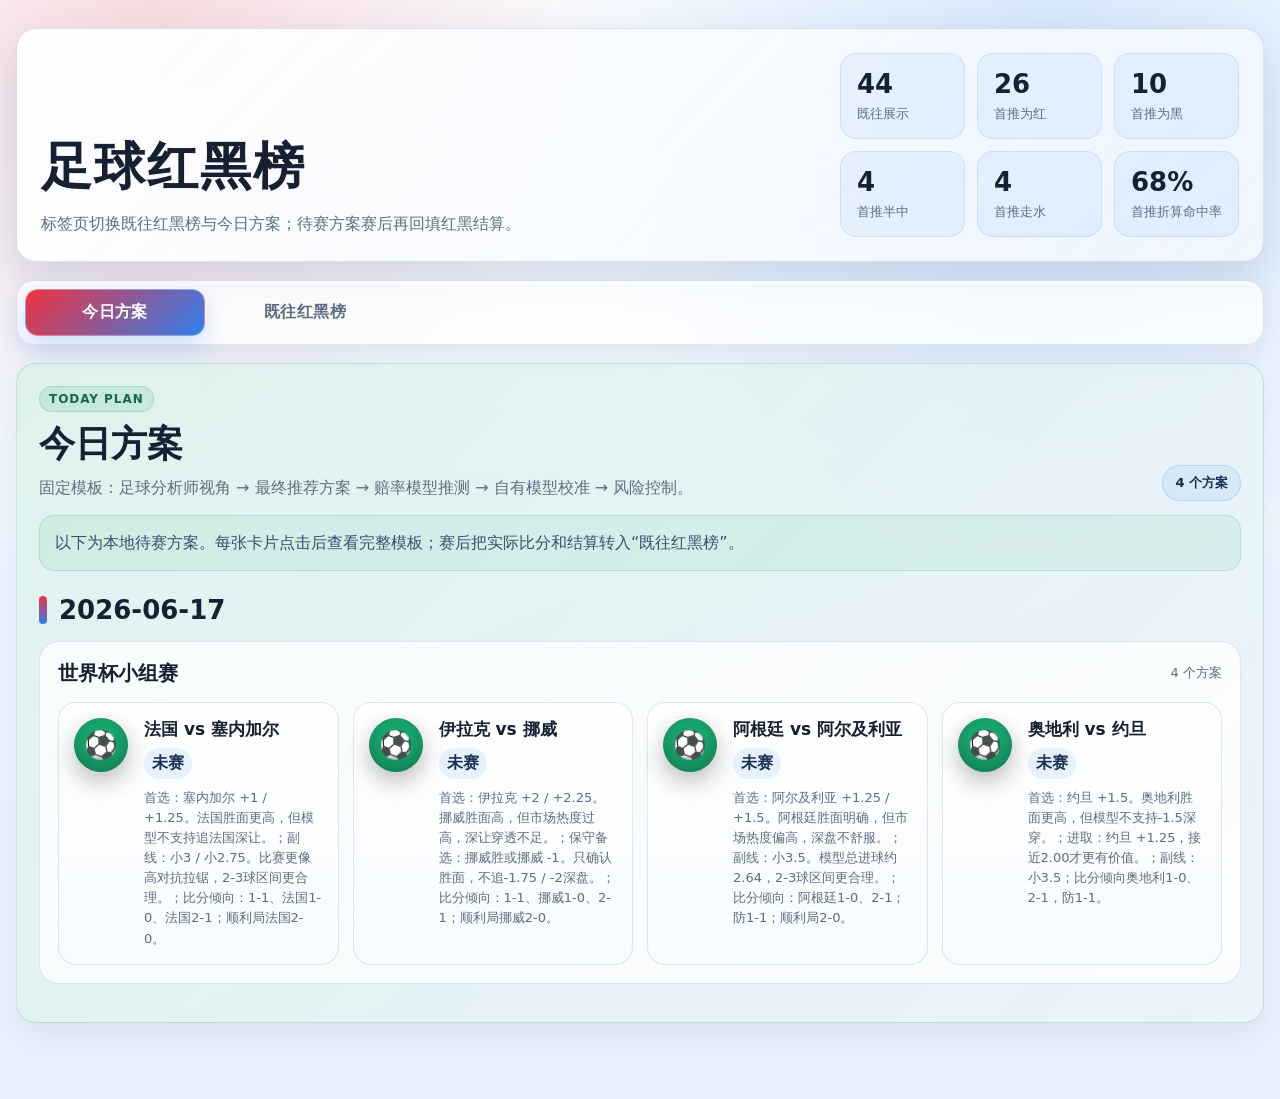
==== commit b15723f3: "Update pending World Cup picks" ====
--- a/index.html
+++ b/index.html
@@ -1343,18 +1343,15 @@
           "BTTS命中只说明下狗有一球能力，不代表受让盘安全。",
           "接近盘判断必须检查球员联赛层级、替补冲击和热门领先后继续扩大的能力。"
         ]
-      }
-    ];
-
-    const todayPlans = [
-      {
-        date: "2026-06-16",
+      },
+      {
+        date: "2026-06-15",
         series: "世界杯小组赛",
         match: "西班牙 vs 佛得角",
-        score: "未赛",
-        status: "pending",
-        label: "待赛",
-        summary: "西班牙是本组纸面实力最强的一档，市场胜率接近九成，控球、中场压制和前场终结都明显高于佛得角。情报层面需要做两点修正：一是亚马尔、尼科·威廉斯预计不会首发，西班牙开局边路爆点和快速打穿能力下调；二是奥亚萨瓦尔状态火热，替补深度充足，后60分钟仍具备继续扩大比分的能力。佛得角近期状态不差，且门将熟悉美国比赛环境，但世界杯经验、整体联赛层级和驻地旅途条件都处于劣势。综合看，西班牙胜面极高，主线改为西班牙-2.25，目标覆盖3球差以上的大胜，同时接受2球差半输的风险。",
+        score: "0-0",
+        status: "miss",
+        label: "黑榜",
+        summary: "西班牙0-0佛得角，首推西班牙-2.25完全失败，角球小9.5也被围攻局面打穿。西班牙数据层面形成压制，但没有转化为进球；佛得角门将Vozinha 9.0分、7次扑救，是本场最大变量。按第一推荐计黑。",
         plan: [
           "首选：西班牙 -2.25 @1.58。赢3球以上全赢，赢2球半输，符合西班牙3球差中枢判断。",
           "第二选择：角球小9.5 @1.90，小仓辅助。若西班牙早进球后控节奏，角球不一定持续放大。",
@@ -1362,27 +1359,29 @@
           "比分倾向：主比分3-0；次选4-0、3-1；防冷2-0。"
         ],
         settlement: [
-          "赔率模型推测：Bet365胜平负为西班牙1.06、平15.00、佛得角23.00，去水后西班牙胜率约89.5%。",
-          "盘口主线集中在西班牙-2.25到-2.75之间，市场预期西班牙大概率赢2到3球。",
-          "总进球大3.5/小3.5接近均价，说明市场认为3球和4球分界最关键。",
-          "模型校正后：西班牙赢3球以上约52%-56%，赢4球以上约32%-36%，佛得角进球约33%-36%。"
-        ],
-        review: "自有模型显示西班牙rating 1813.7，佛得角1518.1，西班牙在锋线、中场控制、防线稳定和替补深度上都有明显优势。西班牙近10场进28球、失4球，具备强队首战刷净胜球的条件；但亚马尔和尼科预计不首发，会降低上半场直接打爆边路的概率，因此不把-3.5以上作为主线。佛得角近两场均进3球且连续零封，说明他们并非完全无抵抗，但面对西班牙的持续控球和后程替补冲击，防线90分钟承压很难。最终校准为西班牙稳胜、3球差是中枢，2球差是主要风险。",
-        lessons: [
-          "不建议：西班牙胜@1.06，赔率过薄，没有红黑榜跟踪价值。",
-          "不建议主仓：西班牙-3.5，亚马尔和尼科不首发会削弱早段爆点，容错太低。",
-          "风险控制：若临场西班牙轮换比预期更深，主线从-2.25降到-1.75或改西班牙队大2.5。",
-          "结算提醒：西班牙-2.25若3球以上全赢；若2-0或3-1则半输。"
+          "西班牙 -2.25 输，最终0-0，没有取得领先，更没有形成净胜球。",
+          "角球小9.5 输，总角球12个，西班牙11个、佛得角1个；西班牙角球大7.5若参与则命中，但不是主线。",
+          "比分方向全部失败，3-0、4-0、3-1、2-0均未进入实际路径。",
+          "FotMob数据：控球74%-26%，xG 2.29-0.29，射门27-6，射正7-1，禁区触球51-6，绝佳机会2-1。",
+          "账本 ID：M013_ESP_CPV_20260615；FotMob match_id：4667798。"
+        ],
+        review: "这是强热门深盘里最需要单独记录的一场黑样本。西班牙并非没有优势，74%控球、27脚射门、7次射正、51次禁区触球、11个角球和2.29 xG都说明比赛长期处在佛得角半场；但优势没有转化为进球，核心问题是终结效率、禁区内最后一脚质量和对低位密集防守的破解不足。佛得角防守端45次解围、16次拦截、6次封堵、门将7次扑救，把比赛强行拖成0-0。赛前虽然已经提示亚马尔、尼科不首发会削弱早段爆点，但仍把主线放在-2.25，等于要求西班牙至少打出3球差，容错太低。角球判断也出现反向错误：没有早进球时，强队围攻会推高角球，而不是自然压低角球。后续面对超低赔强队，必须把“能控住”和“能打穿”拆开评估。",
+        lessons: [
+          "强热门低赔不等于深盘安全，尤其首推要求净胜3球以上时，必须确认首发爆点和终结点完整。",
+          "如果赛前已确认亚马尔、尼科这类边路爆点不首发，深让主线要降级，不能只靠整体实力和净胜球动机硬推。",
+          "角球小只适合热门早进球后控节奏；若热门迟迟打不开低位防守，角球会被持续围攻推高。",
+          "高xG未进球不一定说明模型全错，但说明盘口选择错：更应选择队大/角球大/低赔串关观察，而不是主仓深让。",
+          "门将高分和扑救密集是弱队爆冷的重要触发器，后续复盘需把门将状态和射正转化率纳入强队深盘风控。"
         ]
       },
       {
         date: "2026-06-16",
         series: "世界杯小组赛",
         match: "比利时 vs 埃及",
-        score: "未赛",
-        status: "pending",
-        label: "待赛",
-        summary: "比利时名气、状态和进攻火力都更亮眼，市场也明显给到红魔一方支持；但模型没有把这场看成单边局。原始模型、市场校正和Stacked模型都只显示比利时小优，埃及仍有较强守平和反击能力。埃及近阶段防线稳定，前场还有萨拉赫、马尔穆什这种能一脚改变比赛的爆点。比利时赢面略高，但想轻松打穿并不容易，本场关键在于埃及能否把比赛拖进低节奏和反击剧本。",
+        score: "1-1",
+        status: "hit",
+        label: "红榜",
+        summary: "比利时1-1埃及，首推埃及+1全赢，BTTS Yes副线也命中。赛前判断比利时小优但不宜追深盘正确，埃及低位防守和反击能力足以把比赛拖成平局。按第一推荐计红。",
         plan: [
           "首选：埃及 +1 @1.82。埃及不败全赢，比利时赢1球走水，只有比利时赢2球以上才输。",
           "稳妥版：埃及 +1.25 @1.58。埃及不败全赢，比利时赢1球赢半，适合更保守结构。",
@@ -1390,27 +1389,29 @@
           "比分倾向：首选1-1；次选比利时2-1、比利时1-0；冷门埃及2-1。"
         ],
         settlement: [
-          "赔率模型推测：Bet365胜平负为比利时1.57、平4.00、埃及6.00，去水后市场概率约比利时60.5%、平23.7%、埃及15.8%。",
-          "本地模型基础值：原始模型比利时46.0%、平29.2%、埃及24.8%；市场校正后比利时48.7%、平28.1%、埃及23.2%；Stacked模型比利时48.0%、平27.0%、埃及25.0%。",
-          "情报校正后：比利时胜率约49%-52%，平局26%-29%，埃及胜21%-24%。市场主胜偏热，不宜追比利时深盘。",
-          "预期进球：比利时1.46，埃及1.15；最可能比分1-1，次选1-0、2-1、0-0、2-0。"
-        ],
-        review: "比利时近期状态很热，多库边路突破、德布劳内肋部传球和卢卡库禁区支点仍然是顶级威胁，库尔图瓦的世界杯最后一舞也会带来情绪加成。但比利时后防并非无懈可击，德巴斯伤情削弱防线深度，边后卫压上后也会给埃及反击留下空间。埃及不是单纯弱队，球员质量评分并不低于比利时，锋线有萨拉赫、马尔穆什、特雷泽盖等冲击点，近10场只丢6球且6场零封，低位防守纪律性强。模型与情报合并后，这场更像比利时控球占优、埃及低位守反，不适合把比利时胜赔热度直接转化为让球追上盘。",
-        lessons: [
-          "不建议：比利时 -0.75 @1.75，模型胜率不足以支持作为主线，赢1球也只是半赢。",
-          "不建议：比利时 -1 @2.02，要求至少赢2球才盈利，而埃及防守和反击能力会压低穿盘概率。",
-          "风险控制：若临场埃及主力锋线缺人或比利时首发比预期更强，可从埃及+1降仓，改BTTS Yes小仓观察。",
-          "结算提醒：埃及+1若1-1、0-0或埃及赢全赢；比利时1-0或2-1走水；比利时2-0以上输。"
+          "埃及 +1 全赢，最终1-1平局。",
+          "埃及 +1.25 全赢，受让保护完全兑现。",
+          "BTTS Yes 命中，双方各入1球。",
+          "比利时深盘全部失败，市场主胜偏热判断正确。",
+          "FotMob数据：控球54%-46%，xG 1.35-1.08，射门15-14，射正3-3，绝佳机会2-2，角球2-7。",
+          "FotMob match_id：4667790。"
+        ],
+        review: "本场基本兑现赛前对比利时的降温处理。比利时控球略优、禁区触球31-27略占上风，但xG只领先1.35-1.08，射正和绝佳机会完全持平，说明比赛并不是红魔单边压制。埃及门将Mostafa Ahmed Shobeir评分7.7，中场Emam Ashour 7.9并取得进球，证明埃及不仅能防，也能通过中前场反击制造实质威胁。赛前最重要的判断是没有把比利时热度转化为-0.75或-1深盘，而是选择埃及+1保护平局和比利时一球小胜路径。最终1-1说明，强队名气、近期火力和市场胜赔不能直接等同于穿盘质量；对有顶级反击点和稳定防线的非洲队，受让方向仍有价值。",
+        lessons: [
+          "市场明显偏热门但模型只给小优时，优先考虑受让保护而不是追热门深盘。",
+          "埃及这类低位防守+反击爆点球队，即使控球少，也能通过少量高质量机会守住盘口。",
+          "BTTS Yes在双方xG都超过1且弱队有明确反击点时，比强行追总进球大更稳。",
+          "比利时后续仍可看胜面，但深让必须检查后防完整度和对手反击质量。"
         ]
       },
       {
         date: "2026-06-16",
         series: "世界杯小组赛",
         match: "沙特 vs 乌拉圭",
-        score: "未赛",
-        status: "pending",
-        label: "待赛",
-        summary: "乌拉圭整体实力、中场控制和南美对抗明显强于沙特，巴尔韦德、乌加特、本坦库尔、德拉克鲁斯这条中场能压住沙特推进。但本地模型并没有把比赛看成碾压局，乌拉圭胜率约51%-56%，主要比分集中在0-1、1-1、1-2和0-2。沙特中场控制偏弱，但萨勒姆、布赖坎和谢赫里具备反击能力，迈阿密湿热环境也可能降低乌拉圭高强度压迫持续性。本场更像乌拉圭小胜，而不是大比分屠杀。",
+        score: "1-1",
+        status: "hit",
+        label: "红榜",
+        summary: "沙特1-1乌拉圭，首推沙特+1.25全赢，小3/小2.75副线命中。赛前判断乌拉圭胜面更高但更像小胜、不能追深盘正确；沙特通过反击和防守韧性守住平局。按第一推荐计红。",
         plan: [
           "首选：沙特 +1.25。沙特不败全赢，乌拉圭赢1球半赢，只有乌拉圭赢2球以上才输。",
           "次选：小3 / 小2.75。乌拉圭控制力强但近期不是火力爆炸型，沙特也会优先低位拖节奏。",
@@ -1418,27 +1419,28 @@
           "比分倾向：乌拉圭2-1、1-0；防守剧本1-1；顺利局0-2。"
         ],
         settlement: [
-          "本地基础模型：沙特胜20.6%、平25.4%、乌拉圭胜54.0%。",
-          "市场校正后：沙特胜18.9%、平24.5%、乌拉圭胜56.5%。",
-          "Stacked综合：沙特胜24.2%、平25.2%、乌拉圭胜50.6%。",
-          "预期进球：沙特1.08，乌拉圭1.56；最可能比分1-1，次选0-1、1-2、0-2。"
-        ],
-        review: "乌拉圭胜面更高，但模型和比分分布都提示一球小胜权重很高。乌拉圭中场层级、对抗和防线成熟度占优，沙特很难稳定推进，只能依靠边路反击和定位球寻找机会。经验层面，这场接近强热门首战但不是强弱极端，不应机械套用德国7-1库拉索的深盘逻辑，更接近瑞士、巴西、苏格兰一类强队胜面存在但穿深盘风险较高的结构。因此第一推荐用沙特+1.25保护乌拉圭一球小胜，不直接反买沙特胜。",
-        lessons: [
-          "强队胜面不等于深盘价值，乌拉圭优势主要体现在控局和小胜概率。",
-          "沙特+1.25覆盖乌拉圭1球小胜，是比直接追乌拉圭-1.5更合理的风险结构。",
-          "若临场乌拉圭首发火力超预期、沙特后防轮换严重，可降仓或改小3。",
-          "结算提醒：沙特+1.25若乌拉圭赢1球半赢，乌拉圭赢2球以上输。"
+          "沙特 +1.25 全赢，最终1-1平局。",
+          "小3 / 小2.75 命中，总进球2球。",
+          "乌拉圭-1.5/-2方向失败，深盘风险判断正确。",
+          "FotMob数据：控球33%-67%，xG 0.66-1.72，射门7-27，射正3-10，禁区触球10-41，角球4-14。",
+          "FotMob match_id：4667799。"
+        ],
+        review: "这场结果进一步验证了强队胜面和深盘价值必须分开。乌拉圭数据优势非常明显，67%控球、27脚射门、10次射正、41次禁区触球和14个角球都说明他们长期压制沙特；但比分只有1-1，沙特门将Mohammed Al Owais 7.4分，后卫Abdulelah Al Amri 8.0分并打入进球，帮助球队把高压局面转化为有效咬盘。赛前主线没有反买沙特胜，而是用+1.25覆盖乌拉圭一球小胜和平局，是正确结构。偏差在对乌拉圭胜负方向略乐观，但风险控制到位。后续面对南美强队，若盘口已经给到一球以上，不能只看射门和控球优势，还要关注终结效率、弱队门将状态和定位球反击路径。",
+        lessons: [
+          "乌拉圭这类控场强队未必稳定打穿，尤其面对低位防守和门将高发挥时。",
+          "受让+1.25的价值在于覆盖强队一球小胜和平局，比硬反买冷门更稳。",
+          "角球和射门压制可以支持强队场面优势，但不能自动支持-1.5以上深盘。",
+          "弱队中卫或门将高分时，赛中应降低强队追加深盘预期。"
         ]
       },
       {
         date: "2026-06-16",
         series: "世界杯小组赛",
         match: "伊朗 vs 新西兰",
-        score: "未赛",
-        status: "pending",
-        label: "待赛",
-        summary: "伊朗实力和经验仍在新西兰之上，本地模型和API-Football赔率都继续支持伊朗方向；但消息面明显削弱伊朗优势。阿兹蒙落选、贾汉巴赫什和切什米等出战存疑、后勤与分析团队签证受阻、备战基地被迫设在墨西哥，这些都会影响伊朗进攻完整度和临场调整。新西兰状态很差，热身赛连续不进球，但驻地近、天气舒适，具备拖住比赛的条件。因此本场从伊朗强势盘修正为伊朗浅让小胜格局。",
+        score: "2-2",
+        status: "miss",
+        label: "黑榜",
+        summary: "伊朗2-2新西兰，首推伊朗-0.5失败，进取-0.75和小球副线也失败。消息面削弱伊朗的风险最终兑现，新西兰由Elijah Just梅开二度、Chris Wood两次助攻，抢到一分。按第一推荐计黑。",
         plan: [
           "首选：伊朗 -0.5 @1.85。追伊朗赢球，不追伊朗深让。",
           "进取：伊朗 -0.75 @2.10，只适合小仓；赢1球只半赢，容错低于-0.5。",
@@ -1446,17 +1448,121 @@
           "比分倾向：伊朗1-0；次选2-0、1-1、2-1。"
         ],
         settlement: [
-          "API-Football/Bet365快照：伊朗胜1.85、平3.30、新西兰胜4.50，去水后伊朗胜率约50.7%。",
-          "本地基础模型：伊朗胜63.3%、平21.2%、新西兰胜15.5%；市场校正后伊朗胜59.3%。",
-          "消息面修正后：伊朗胜53%-57%、平24%-27%、新西兰胜19%-22%。",
-          "总进球预期从约2.70下调到2.35-2.50，伊朗-1以上让步风险上升。"
-        ],
-        review: "伊朗原始模型优势明显，但赛前情报使这场不能再按稳定强势盘处理。阿兹蒙缺席削弱塔雷米身边牵制点，贾汉巴赫什、埃克特、切什米等出战不确定会影响中前场推进和二点保护；后勤、理疗和分析人员缺位则会影响恢复和临场调整。新西兰虽然进攻乏力，克里斯·伍德之外缺少持续威胁，但他们可以低位防守、依靠身体对抗和定位球拖节奏。综合后，伊朗仍值得看赢球，但第一推荐只能浅追-0.5，不能追-1或-1.5。",
-        lessons: [
-          "消息面削弱强队时，不一定反买下狗，但必须降低让球深度。",
-          "伊朗-0.5对应赢球逻辑，伊朗-0.75和-1开始要求更高净胜球质量。",
-          "新西兰进攻差使BTTS Yes吸引力下降，小3比硬小2.5更有保护。",
-          "结算提醒：伊朗-0.5只要伊朗赢球即命中，平局或新西兰不败则失败。"
+          "伊朗 -0.5 输，最终2-2平局。",
+          "伊朗 -0.75 输，进取方向失败。",
+          "小2.75 / 小3 输，总进球4球。",
+          "FotMob数据：控球48%-52%，xG 1.50-1.24，射门17-14，射正4-8，绝佳机会2-2，角球4-1。",
+          "FotMob match_id：4667791。"
+        ],
+        review: "这场是消息面风控被主观追让覆盖后的典型黑样本。赛前原模型支持伊朗，但消息面已经明显提示伊朗备战质量、人员完整度、后勤和心理状态都被削弱；最终2-2说明这些风险不是噪音，而是直接影响比赛稳定性的变量。伊朗并没有形成稳定压制，xG只领先1.50-1.24，射正反而4-8落后，说明新西兰的反击和高点连接质量被低估。Elijah Just评分8.9、打入2球，Chris Wood评分8.2并送出2次助攻，完整兑现了赛前提到的新西兰定位球、高点和身体对抗路径。伊朗这边Ramin Rezaeian 1球1助评分8.6，Mohebi进球，但整体防守和比赛控制不够。复盘结论是：当消息面系统性削弱强队时，即使最终仍看强队不败，也不能把主线放到-0.5，更不能追让。",
+        lessons: [
+          "消息面连续指向备战、人员、后勤和心理问题时，必须实质下调强队让球，不应只口头降温。",
+          "新西兰这类高点队若有Chris Wood支点，BTTS和受让价值要上调，不能只看近期不进球。",
+          "强队胜率从60%下修到53%-57%后，-0.5已经不再适合作为稳健主线，应优先DNB或放弃。",
+          "小球判断不能忽视双方都有2个绝佳机会的开放路径；消息面混乱有时会增加失误和转换进球。"
+        ]
+      }
+    ];
+
+    const todayPlans = [
+      {
+        date: "2026-06-17",
+        series: "世界杯小组赛",
+        match: "法国 vs 塞内加尔",
+        score: "未赛",
+        status: "pending",
+        label: "待赛",
+        summary: "法国阵容厚度和前场爆点明显占优，但本地模型没有把这场看成碾压局。基础模型、市场校正和Stacked综合都只给法国小优，平局与塞内加尔不败权重不低。塞内加尔身体对抗、反击速度和定位球能力具备真实威胁，主线不追法国深让，优先用塞内加尔受让保护法国小胜和平局路径。",
+        plan: [
+          "首选：塞内加尔 +1 / +1.25。法国胜面更高，但模型不支持追法国深让。",
+          "副线：小3 / 小2.75。比赛更像高对抗拉锯，2-3球区间更合理。",
+          "比分倾向：1-1、法国1-0、法国2-1；顺利局法国2-0。"
+        ],
+        settlement: [
+          "本地基础模型：法国胜45.8%、平29.2%、塞内加尔胜25.0%。",
+          "市场校正后：法国胜50.6%、平27.3%、塞内加尔胜22.1%。",
+          "Stacked综合：法国胜48.7%、平26.4%、塞内加尔胜24.9%。",
+          "最可能比分：1-1；次选1-0、2-1、0-0、2-0。"
+        ],
+        review: "待赛。赛后按第一推荐塞内加尔受让方向结算。",
+        lessons: [
+          "强队小优不等于深盘安全，尤其对手具备身体对抗和反击速度时。",
+          "法国若早进球才有2-0空间；若前25分钟打不开，平局权重会上升。"
+        ]
+      },
+      {
+        date: "2026-06-17",
+        series: "世界杯小组赛",
+        match: "伊拉克 vs 挪威",
+        score: "未赛",
+        status: "pending",
+        label: "待赛",
+        summary: "市场明显倾向挪威，胜赔压到低位，盘口也给到偏深位置；但本地模型对挪威优势的确认没有市场那么激进。挪威赢球方向合理，哈兰德、厄德高和边路冲击能持续制造威胁，但伊拉克具备低位防守、拖节奏和定位球扰动能力。主线选择伊拉克深受让，核心是防挪威小胜而非否定挪威胜面。",
+        plan: [
+          "首选：伊拉克 +2 / +2.25。挪威胜面高，但市场热度过高，深让穿透不足。",
+          "保守备选：挪威胜或挪威 -1。只确认胜面，不追-1.75 / -2深盘。",
+          "比分倾向：1-1、挪威1-0、2-1；顺利局挪威2-0。"
+        ],
+        settlement: [
+          "本地基础模型：伊拉克胜24.22%、平28.82%、挪威胜46.96%。",
+          "市场校正后：伊拉克胜19.74%、平24.99%、挪威胜55.27%。",
+          "Stacked综合：伊拉克胜23.89%、平25.84%、挪威胜50.27%。",
+          "Bet365快照：伊拉克12.00、平7.00、挪威1.20；市场明显过热。"
+        ],
+        review: "待赛。赛后按第一推荐伊拉克受让方向结算。",
+        lessons: [
+          "低赔热门不等于深盘能穿，尤其世界杯首轮更容易先控风险。",
+          "当本地模型胜率低于市场很多时，优先考虑受让保护而不是追热门。"
+        ]
+      },
+      {
+        date: "2026-06-17",
+        series: "世界杯小组赛",
+        match: "阿根廷 vs 阿尔及利亚",
+        score: "未赛",
+        status: "pending",
+        label: "待赛",
+        summary: "阿根廷纸面实力、比赛经验和前场创造力都明显占优，但本地模型并不认为这是纯碾压局。市场给阿根廷的热度明显高于模型胜率，说明强队方向存在溢价。阿尔及利亚防线韧性、边路反击和定位球能力不弱，比赛更像阿根廷小胜优先，同时需要防范1-1的拉锯剧本。",
+        plan: [
+          "首选：阿尔及利亚 +1.25 / +1.5。阿根廷胜面明确，但市场热度偏高，深盘不舒服。",
+          "副线：小3.5。模型总进球约2.64，2-3球区间更合理。",
+          "比分倾向：阿根廷1-0、2-1；防1-1；顺利局2-0。"
+        ],
+        settlement: [
+          "本地基础模型：阿根廷胜54.1%、平25.4%、阿尔及利亚胜20.5%。",
+          "赔率校正后：阿根廷胜57.4%、平24.3%、阿尔及利亚胜18.2%。",
+          "Stacked综合：阿根廷胜54.5%、平23.9%、阿尔及利亚胜21.6%。",
+          "市场均值曾接近阿根廷胜1.38-1.42，热度高于本地模型。"
+        ],
+        review: "待赛。赛后按第一推荐阿尔及利亚受让方向结算。",
+        lessons: [
+          "阿根廷胜面可以认可，但深让需要看早进球和压制效率。",
+          "市场热门高于本地模型时，优先防小胜和平局。"
+        ]
+      },
+      {
+        date: "2026-06-17",
+        series: "世界杯小组赛",
+        match: "奥地利 vs 约旦",
+        score: "未赛",
+        status: "pending",
+        label: "待赛",
+        summary: "奥地利整体实力、压迫强度和比赛经验都在约旦之上，但市场对奥地利大胜预期偏深。本地模型给奥地利胜面更高，却不支持-1.5稳定打穿。鲍姆加特纳伤缺削弱前场插上和二线进球，约旦则有塔马里反击和定位球扰动。主线选择约旦受让，防奥地利1球小胜或被拖入平局。",
+        plan: [
+          "首选：约旦 +1.5。奥地利胜面更高，但模型不支持-1.5深穿。",
+          "进取：约旦 +1.25，接近2.00才更有价值。",
+          "副线：小3.5；比分倾向奥地利1-0、2-1，防1-1。"
+        ],
+        settlement: [
+          "本地基础模型：奥地利胜51.5%、平26.6%、约旦胜21.8%。",
+          "赔率校正后：奥地利胜56.7%、平24.3%、约旦胜18.9%。",
+          "Stacked综合：奥地利胜52.8%、平24.7%、约旦胜22.5%。",
+          "模型测算：奥地利赢2球以上约23.9%，约旦+1.5保护约76.1%。"
+        ],
+        review: "待赛。赛后按第一推荐约旦+1.5方向结算。",
+        lessons: [
+          "胜负优势和穿盘优势要分开看，奥地利胜不等于-1.5安全。",
+          "强队有伤病且前场插上点减少时，深盘穿透要下调。"
         ]
       }
     ];
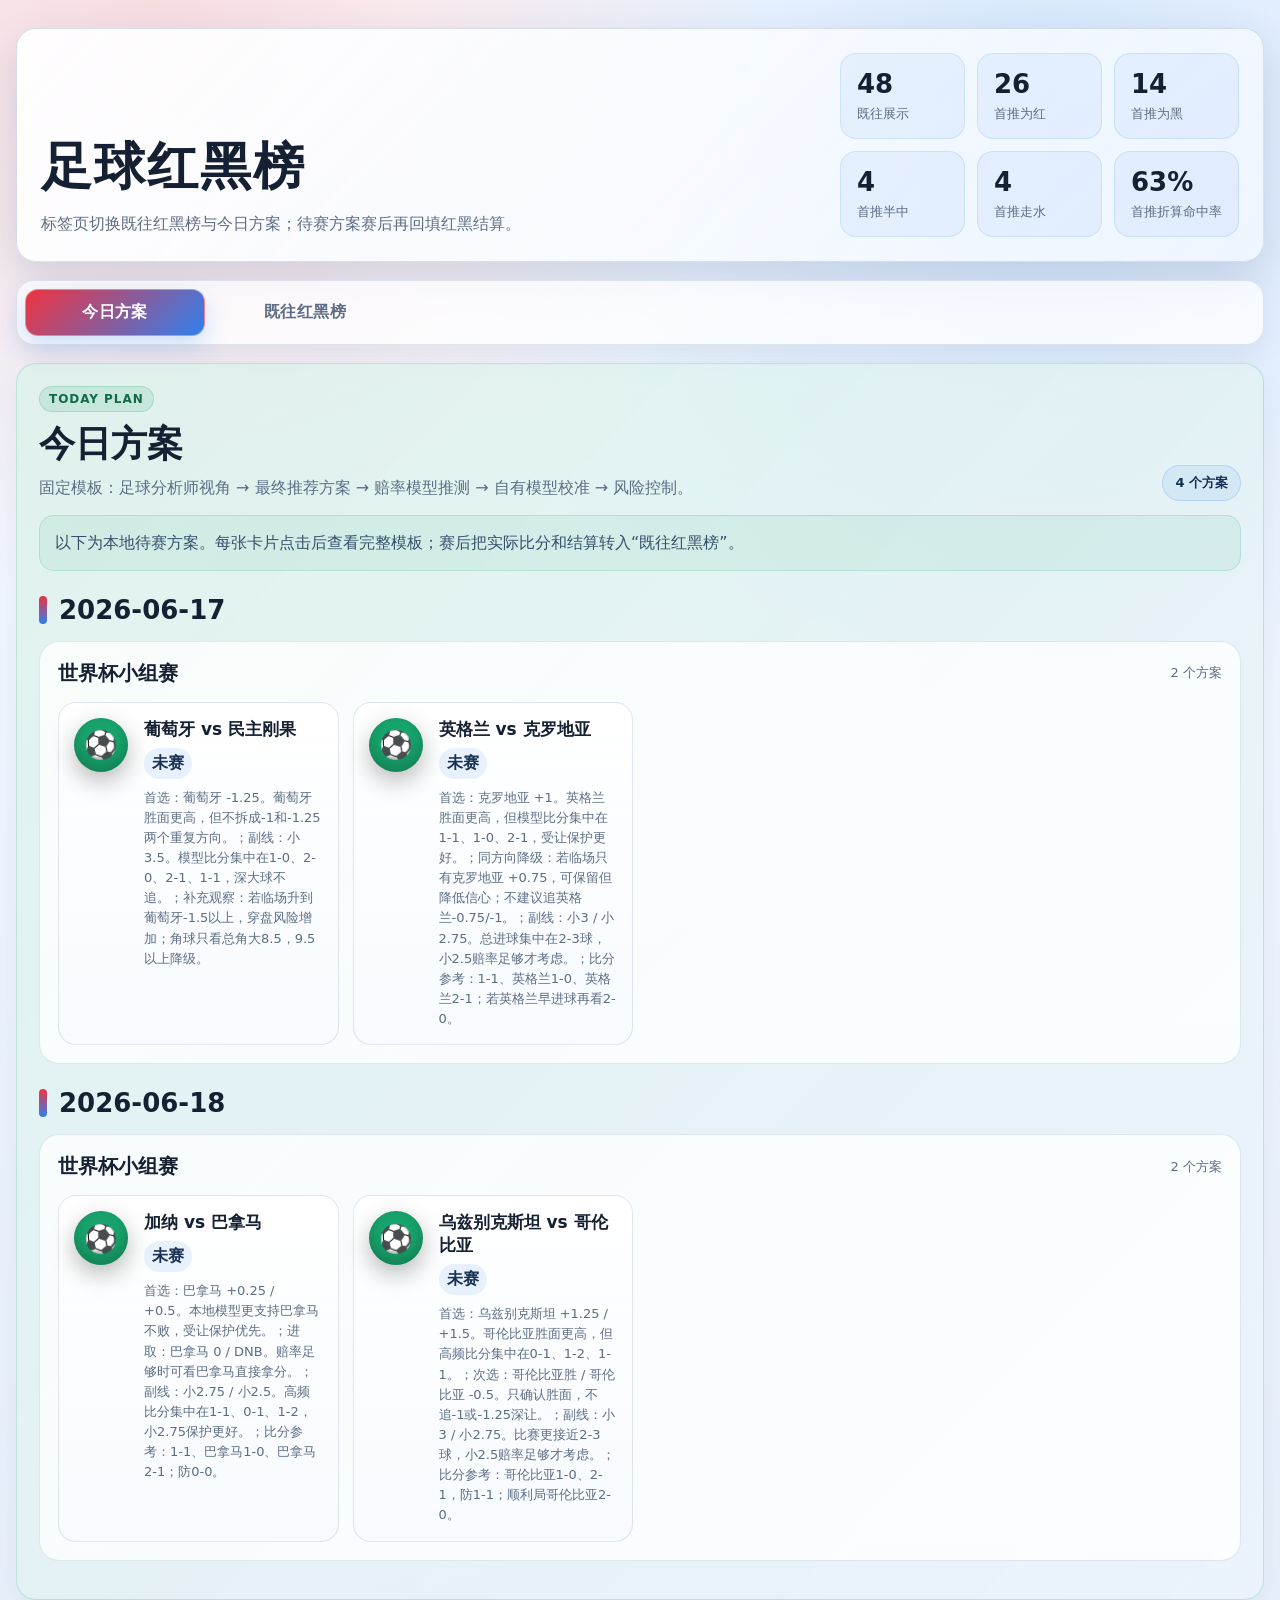
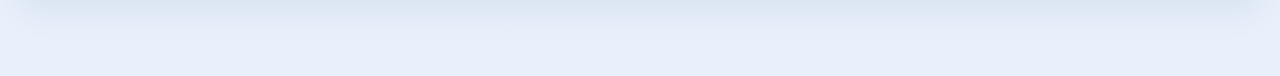
==== commit 2d4cf561: "Update red black board pending matches" ====
--- a/index.html
+++ b/index.html
@@ -1461,6 +1461,111 @@
           "强队胜率从60%下修到53%-57%后，-0.5已经不再适合作为稳健主线，应优先DNB或放弃。",
           "小球判断不能忽视双方都有2个绝佳机会的开放路径；消息面混乱有时会增加失误和转换进球。"
         ]
+      },
+      {
+        date: "2026-06-17",
+        series: "世界杯小组赛",
+        match: "法国 vs 塞内加尔",
+        score: "3-1",
+        status: "miss",
+        label: "黑榜",
+        summary: "法国3-1塞内加尔，首推塞内加尔+1/+1.25失手。赛前低估了法国前场效率和多点冲击，塞内加尔虽有身体对抗和反击路径，但实际xG、射正和绝佳机会都落后，受让保护未能覆盖两球差。按第一推荐计黑。",
+        plan: [
+          "首选：塞内加尔 +1 / +1.25。法国胜面更高，但模型不支持追法国深让。",
+          "副线：小3 / 小2.75。比赛更像高对抗拉锯，2-3球区间更合理。",
+          "比分倾向：1-1、法国1-0、法国2-1；顺利局法国2-0。"
+        ],
+        settlement: [
+          "塞内加尔 +1 / +1.25 输，法国最终赢2球。",
+          "小3 / 小2.75 输，总进球4球。",
+          "FotMob数据：控球53%-47%，xG 1.79-0.53，射门11-6，射正8-2，绝佳机会4-2，角球6-4。",
+          "FotMob match_id：4667804。"
+        ],
+        review: "这场主要偏差在于把法国小优模型过度转化为受让保护。法国并没有形成极端控球压制，但射正质量和机会转化明显高于塞内加尔，8次射正和4次绝佳机会足以支撑3球输出。塞内加尔的反击威胁没有兑现成足够xG，受让+1/+1.25在法国效率打开后保护不足。后续遇到法国这类前场爆点多、射正效率高的强队，不能只因市场偏热就机械站深受让，必须同步检查强队射正质量和替补冲击。",
+        lessons: [
+          "强队市场偏热不必然等于受让安全，若强队射正质量高，+1/+1.25仍可能被打穿。",
+          "非洲强队的身体和反击只能提高冷门上限，不能自动保护两球差以内。",
+          "总进球判断不能只看首战谨慎，还要看强队前场多点终结和下半场扩大比分能力。"
+        ]
+      },
+      {
+        date: "2026-06-17",
+        series: "世界杯小组赛",
+        match: "伊拉克 vs 挪威",
+        score: "1-4",
+        status: "miss",
+        label: "黑榜",
+        summary: "伊拉克1-4挪威，首推伊拉克+2/+2.25失手。赛前判断挪威胜面高但深盘偏热，实际挪威xG、射正和绝佳机会全面占优，打出三球差。市场低赔热门这次被实力差和前场效率兑现。按第一推荐计黑。",
+        plan: [
+          "首选：伊拉克 +2 / +2.25。挪威胜面高，但市场热度过高，深让穿透不足。",
+          "保守备选：挪威胜或挪威 -1。只确认胜面，不追-1.75 / -2深盘。",
+          "比分倾向：1-1、挪威1-0、2-1；顺利局挪威2-0。"
+        ],
+        settlement: [
+          "伊拉克 +2 / +2.25 输，最终净负3球。",
+          "挪威胜、挪威-1方向命中，深盘回避判断偏保守。",
+          "FotMob数据：控球39%-61%，xG 0.80-2.52，射门11-12，射正1-5，绝佳机会1-5，角球2-5。",
+          "FotMob match_id：4667805。"
+        ],
+        review: "这场复盘重点是不能把低赔热门和深盘风险简单等同。挪威虽然市场过热，但比赛实际给出了足够的进攻质量：2.52 xG、5次绝佳机会、5次射正，说明深盘并非只靠名气支撑。伊拉克射门数量不低，但射正只有1次，反击质量不足以保护+2。后续遇到哈兰德、厄德高这类强终结+强组织组合时，如果盘口深但xG预期和前场效率同步支持，应降低弱队深受让权重。",
+        lessons: [
+          "低赔热门需要分辨是真过热还是实力差兑现，不能机械反深盘。",
+          "受让+2的安全性取决于弱队反击质量，射门多但射正低时保护会失真。",
+          "强队若同时具备5次左右绝佳机会和高射正，-1.75/-2并非必然高风险。"
+        ]
+      },
+      {
+        date: "2026-06-17",
+        series: "世界杯小组赛",
+        match: "阿根廷 vs 阿尔及利亚",
+        score: "3-0",
+        status: "miss",
+        label: "黑榜",
+        summary: "阿根廷3-0阿尔及利亚，首推阿尔及利亚+1.25/+1.5失手。赛前判断阿根廷胜面高但市场偏热，实际阿尔及利亚0射正，反击和定位球威胁没有形成兑现，阿根廷用更高射正效率和更强禁区终结打穿。按第一推荐计黑。",
+        plan: [
+          "首选：阿尔及利亚 +1.25 / +1.5。阿根廷胜面明确，但市场热度偏高，深盘不舒服。",
+          "副线：小3.5。模型总进球约2.64，2-3球区间更合理。",
+          "比分倾向：阿根廷1-0、2-1；防1-1；顺利局2-0。"
+        ],
+        settlement: [
+          "阿尔及利亚 +1.25 / +1.5 输，最终净负3球。",
+          "小3.5命中，总进球3球。",
+          "FotMob数据：控球48%-52%，xG 1.23-0.31，射门10-7，射正6-0，绝佳机会2-0，角球2-2。",
+          "FotMob match_id：4667812。"
+        ],
+        review: "这场并不是阿根廷在控球端碾压，控球甚至略低于阿尔及利亚，但关键差距在射正和机会质量。阿尔及利亚7脚射门0射正，说明赛前预期的反击、边路和定位球路径没有真正威胁到球门；阿根廷6次射正、2次绝佳机会，把有限xG转化成3球胜利。复盘结论是：面对阿根廷这类大赛效率型强队，市场热度偏高只能作为降仓提示，不能直接推导出受让安全，尤其当弱队进攻兑现能力不足时。",
+        lessons: [
+          "阿根廷这类效率强队不一定靠控球碾压，但能靠射正质量打穿受让。",
+          "弱队受让必须确认至少有射正和高质量反击路径，只有纸面反击点不够。",
+          "小3.5与受让方向要拆开，小球命中不代表弱队能守住深盘。"
+        ]
+      },
+      {
+        date: "2026-06-17",
+        series: "世界杯小组赛",
+        match: "奥地利 vs 约旦",
+        score: "3-1",
+        status: "miss",
+        label: "黑榜",
+        summary: "奥地利3-1约旦，首推约旦+1.5失手。赛前判断奥地利胜面高但-1.5穿透不足，实际奥地利下半场完全拉开机会质量，4次绝佳机会和1.69 xG足以支撑两球优势。约旦射门、射正数量不差，但绝佳机会为0，受让保护被奥地利效率和后程压迫击穿。按第一推荐计黑。",
+        plan: [
+          "首选：约旦 +1.5。奥地利胜面更高，但模型不支持-1.5深穿。",
+          "进取：约旦 +1.25，接近2.00才更有价值。",
+          "副线：小3.5；比分倾向奥地利1-0、2-1，防1-1。"
+        ],
+        settlement: [
+          "约旦 +1.5输，最终净负2球。",
+          "约旦 +1.25输；小3.5输，总进球4球。",
+          "FotMob数据：控球63%-37%，xG 1.69-0.46，射门11-11，射正4-4，绝佳机会4-0，角球4-3。",
+          "半场数据一度支持受让思路：上半场xG 0.27-0.30，射正1-3；但下半场奥地利xG 1.42-0.16，3次绝佳机会直接拉开。",
+          "FotMob match_id：4667813。"
+        ],
+        review: "这场偏差主要在于把奥地利伤病和市场深盘风险放得过重，低估了奥地利下半场持续压迫和制造绝佳机会的能力。约旦上半场确实有抵抗，射门和射正并不难看，但全场绝佳机会为0，说明反击质量没有真正形成足够威胁。奥地利虽然不是全程碾压射门数，但控球、禁区触球、xG和绝佳机会都明显领先，最终3-1打穿+1.5并不偶然。后续遇到这类强队压迫体系，不能只看弱队射门数量，还要看绝佳机会和下半场xG走势。",
+        lessons: [
+          "深受让不能只看弱队射门和射正，绝佳机会为0时保护会明显打折。",
+          "强队伤病会降低上限，但如果压迫体系和下半场体能优势仍在，-1.5并非必然危险。",
+          "世界杯首战的小比分经验不能机械套用，强队若在下半场持续产生绝佳机会，受让+1.5容易被后程击穿。"
+        ]
       }
     ];
 
@@ -1468,101 +1573,108 @@
       {
         date: "2026-06-17",
         series: "世界杯小组赛",
-        match: "法国 vs 塞内加尔",
+        match: "葡萄牙 vs 民主刚果",
         score: "未赛",
         status: "pending",
         label: "待赛",
-        summary: "法国阵容厚度和前场爆点明显占优，但本地模型没有把这场看成碾压局。基础模型、市场校正和Stacked综合都只给法国小优，平局与塞内加尔不败权重不低。塞内加尔身体对抗、反击速度和定位球能力具备真实威胁，主线不追法国深让，优先用塞内加尔受让保护法国小胜和平局路径。",
-        plan: [
-          "首选：塞内加尔 +1 / +1.25。法国胜面更高，但模型不支持追法国深让。",
-          "副线：小3 / 小2.75。比赛更像高对抗拉锯，2-3球区间更合理。",
-          "比分倾向：1-1、法国1-0、法国2-1；顺利局法国2-0。"
-        ],
-        settlement: [
-          "本地基础模型：法国胜45.8%、平29.2%、塞内加尔胜25.0%。",
-          "市场校正后：法国胜50.6%、平27.3%、塞内加尔胜22.1%。",
-          "Stacked综合：法国胜48.7%、平26.4%、塞内加尔胜24.9%。",
-          "最可能比分：1-1；次选1-0、2-1、0-0、2-0。"
-        ],
-        review: "待赛。赛后按第一推荐塞内加尔受让方向结算。",
-        lessons: [
-          "强队小优不等于深盘安全，尤其对手具备身体对抗和反击速度时。",
-          "法国若早进球才有2-0空间；若前25分钟打不开，平局权重会上升。"
+        summary: "葡萄牙整体优势明确，但C罗预测首发后更像禁区终结点和牵制点，近期评分没有支持大幅上调大胜预期；迪亚斯缺阵又削弱后防稳定性。民主刚果预计防线偏厚，万-比萨卡、姆本巴、图安泽贝和维萨、巴坎布具备对抗与反击能力。主线按葡萄牙-1.25处理，副线用小球降低深盘波动。",
+        plan: [
+          "首选：葡萄牙 -1.25。葡萄牙胜面更高，但不拆成-1和-1.25两个重复方向。",
+          "副线：小3.5。模型比分集中在1-0、2-0、2-1、1-1，深大球不追。",
+          "补充观察：若临场升到葡萄牙-1.5以上，穿盘风险增加；角球只看总角大8.5，9.5以上降级。"
+        ],
+        settlement: [
+          "基础模型：葡萄牙胜55.1%、平25.0%、民主刚果胜19.9%。",
+          "赔率校正后：葡萄牙胜59.9%、平22.9%、民主刚果胜17.2%。",
+          "Stacked综合：葡萄牙胜53.2%、平24.4%、民主刚果胜22.4%。",
+          "预期进球：葡萄牙1.58，民主刚果1.06，总进球约2.64；最可能比分1-0，其次1-1、2-1、2-0。"
+        ],
+        review: "待赛。赛后按第一推荐葡萄牙-1.25方向结算。",
+        lessons: [
+          "强队胜面和深盘穿透要分开看，C罗首发不等于进攻流动性增强。",
+          "中卫核心缺阵会抬高被反击偷球概率，小球与让球方向需要拆开评估。",
+          "面对五后卫弱势方，强队边路压制会带来角球空间，但早进球后降速会压低角球上限。"
         ]
       },
       {
         date: "2026-06-17",
         series: "世界杯小组赛",
-        match: "伊拉克 vs 挪威",
+        match: "英格兰 vs 克罗地亚",
         score: "未赛",
         status: "pending",
         label: "待赛",
-        summary: "市场明显倾向挪威，胜赔压到低位，盘口也给到偏深位置；但本地模型对挪威优势的确认没有市场那么激进。挪威赢球方向合理，哈兰德、厄德高和边路冲击能持续制造威胁，但伊拉克具备低位防守、拖节奏和定位球扰动能力。主线选择伊拉克深受让，核心是防挪威小胜而非否定挪威胜面。",
-        plan: [
-          "首选：伊拉克 +2 / +2.25。挪威胜面高，但市场热度过高，深让穿透不足。",
-          "保守备选：挪威胜或挪威 -1。只确认胜面，不追-1.75 / -2深盘。",
-          "比分倾向：1-1、挪威1-0、2-1；顺利局挪威2-0。"
-        ],
-        settlement: [
-          "本地基础模型：伊拉克胜24.22%、平28.82%、挪威胜46.96%。",
-          "市场校正后：伊拉克胜19.74%、平24.99%、挪威胜55.27%。",
-          "Stacked综合：伊拉克胜23.89%、平25.84%、挪威胜50.27%。",
-          "Bet365快照：伊拉克12.00、平7.00、挪威1.20；市场明显过热。"
-        ],
-        review: "待赛。赛后按第一推荐伊拉克受让方向结算。",
-        lessons: [
-          "低赔热门不等于深盘能穿，尤其世界杯首轮更容易先控风险。",
-          "当本地模型胜率低于市场很多时，优先考虑受让保护而不是追热门。"
-        ]
-      },
-      {
-        date: "2026-06-17",
-        series: "世界杯小组赛",
-        match: "阿根廷 vs 阿尔及利亚",
+        summary: "英格兰纸面和替补深度占优，凯恩与贝林厄姆是核心轴线，达拉斯高温也会放大克罗地亚老将与翼卫的体能压力。但本地模型没有给到英格兰碾压结论，市场胜率明显高于模型胜率，英格兰方向存在偏热风险。主线更倾向克罗地亚受让保护，副线关注小比分区间。",
+        plan: [
+          "首选：克罗地亚 +1。英格兰胜面更高，但模型比分集中在1-1、1-0、2-1，受让保护更好。",
+          "同方向降级：若临场只有克罗地亚 +0.75，可保留但降低信心；不建议追英格兰-0.75/-1。",
+          "副线：小3 / 小2.75。总进球集中在2-3球，小2.5赔率足够才考虑。",
+          "比分参考：1-1、英格兰1-0、英格兰2-1；若英格兰早进球再看2-0。"
+        ],
+        settlement: [
+          "基础模型：英格兰胜45.2%、平29.6%、克罗地亚胜25.2%。",
+          "赔率校正后：英格兰胜47.4%、平28.6%、克罗地亚胜23.9%；市场去水约英格兰55.1%，热度高于模型。",
+          "Stacked综合：英格兰胜45.5%、平27.5%、克罗地亚胜26.9%。",
+          "预期进球：英格兰1.45，克罗地亚1.16，总进球约2.61；最可能比分1-1。"
+        ],
+        review: "待赛。赛后按第一推荐克罗地亚+1方向结算。",
+        lessons: [
+          "强队小优和强队穿深盘要分开看，市场热度高于模型时优先检查受让保护。",
+          "高温会削弱老将体能，但更容易体现在后程，不应直接等同于热门方大胜。",
+          "首战强强对话里，控节奏球队能显著提高平局和一球小负概率。"
+        ]
+      },
+      {
+        date: "2026-06-18",
+        series: "世界杯小组赛",
+        match: "加纳 vs 巴拿马",
         score: "未赛",
         status: "pending",
         label: "待赛",
-        summary: "阿根廷纸面实力、比赛经验和前场创造力都明显占优，但本地模型并不认为这是纯碾压局。市场给阿根廷的热度明显高于模型胜率，说明强队方向存在溢价。阿尔及利亚防线韧性、边路反击和定位球能力不弱，比赛更像阿根廷小胜优先，同时需要防范1-1的拉锯剧本。",
-        plan: [
-          "首选：阿尔及利亚 +1.25 / +1.5。阿根廷胜面明确，但市场热度偏高，深盘不舒服。",
-          "副线：小3.5。模型总进球约2.64，2-3球区间更合理。",
-          "比分倾向：阿根廷1-0、2-1；防1-1；顺利局2-0。"
-        ],
-        settlement: [
-          "本地基础模型：阿根廷胜54.1%、平25.4%、阿尔及利亚胜20.5%。",
-          "赔率校正后：阿根廷胜57.4%、平24.3%、阿尔及利亚胜18.2%。",
-          "Stacked综合：阿根廷胜54.5%、平23.9%、阿尔及利亚胜21.6%。",
-          "市场均值曾接近阿根廷胜1.38-1.42，热度高于本地模型。"
-        ],
-        review: "待赛。赛后按第一推荐阿尔及利亚受让方向结算。",
-        lessons: [
-          "阿根廷胜面可以认可，但深让需要看早进球和压制效率。",
-          "市场热门高于本地模型时，优先防小胜和平局。"
-        ]
-      },
-      {
-        date: "2026-06-17",
-        series: "世界杯小组赛",
-        match: "奥地利 vs 约旦",
+        summary: "加纳前场有速度和个人冲击力，但中场组织与核心可用性存在隐患；巴拿马整体性、身体对抗和转换效率更符合本地模型。市场若因加纳名气给出轻微倾斜，反而容易形成热门溢价。主线选择巴拿马受让保护，防加纳组织不顺被拖入1-1或被巴拿马反击拿分。",
+        plan: [
+          "首选：巴拿马 +0.25 / +0.5。本地模型更支持巴拿马不败，受让保护优先。",
+          "进取：巴拿马 0 / DNB。赔率足够时可看巴拿马直接拿分。",
+          "副线：小2.75 / 小2.5。高频比分集中在1-1、0-1、1-2，小2.75保护更好。",
+          "比分参考：1-1、巴拿马1-0、巴拿马2-1；防0-0。"
+        ],
+        settlement: [
+          "基础模型：加纳胜21.7%、平26.4%、巴拿马胜51.9%。",
+          "赔率校正后：加纳胜28.5%、平26.9%、巴拿马胜44.6%。",
+          "Stacked综合：加纳胜24.7%、平25.1%、巴拿马胜50.2%。",
+          "预期进球：加纳1.10，巴拿马1.54，总进球约2.63；最可能比分1-1。"
+        ],
+        review: "待赛。赛后按第一推荐巴拿马+0.25/+0.5方向结算。",
+        lessons: [
+          "名气方轻让不等于真实优势，尤其模型、阵容可用性和市场热度出现分歧时。",
+          "前场有个人能力但中场推进不稳的球队，容易被整体型对手拖入低节奏。",
+          "不败方向与小球方向相关但不能混同，若早球出现，巴拿马反击仍可能把比分推到2-1。"
+        ]
+      },
+      {
+        date: "2026-06-18",
+        series: "世界杯小组赛",
+        match: "乌兹别克斯坦 vs 哥伦比亚",
         score: "未赛",
         status: "pending",
         label: "待赛",
-        summary: "奥地利整体实力、压迫强度和比赛经验都在约旦之上，但市场对奥地利大胜预期偏深。本地模型给奥地利胜面更高，却不支持-1.5稳定打穿。鲍姆加特纳伤缺削弱前场插上和二线进球，约旦则有塔马里反击和定位球扰动。主线选择约旦受让，防奥地利1球小胜或被拖入平局。",
-        plan: [
-          "首选：约旦 +1.5。奥地利胜面更高，但模型不支持-1.5深穿。",
-          "进取：约旦 +1.25，接近2.00才更有价值。",
-          "副线：小3.5；比分倾向奥地利1-0、2-1，防1-1。"
-        ],
-        settlement: [
-          "本地基础模型：奥地利胜51.5%、平26.6%、约旦胜21.8%。",
-          "赔率校正后：奥地利胜56.7%、平24.3%、约旦胜18.9%。",
-          "Stacked综合：奥地利胜52.8%、平24.7%、约旦胜22.5%。",
-          "模型测算：奥地利赢2球以上约23.9%，约旦+1.5保护约76.1%。"
-        ],
-        review: "待赛。赛后按第一推荐约旦+1.5方向结算。",
-        lessons: [
-          "胜负优势和穿盘优势要分开看，奥地利胜不等于-1.5安全。",
-          "强队有伤病且前场插上点减少时，深盘穿透要下调。"
+        summary: "哥伦比亚整体实力、边路爆点和替补深度更好，路易斯·迪亚斯、J罗和苏亚雷斯具备持续制造机会的能力。但本地模型没有把这场看成大胜局，乌兹别克斯坦三中卫结构、胡萨诺夫的防线质量和反击支点仍有保护。墨西哥城高原加小雨会压低连续高节奏，主线更倾向乌兹别克受让。",
+        plan: [
+          "首选：乌兹别克斯坦 +1.25 / +1.5。哥伦比亚胜面更高，但高频比分集中在0-1、1-2、1-1。",
+          "次选：哥伦比亚胜 / 哥伦比亚 -0.5。只确认胜面，不追-1或-1.25深让。",
+          "副线：小3 / 小2.75。比赛更接近2-3球，小2.5赔率足够才考虑。",
+          "比分参考：哥伦比亚1-0、2-1，防1-1；顺利局哥伦比亚2-0。"
+        ],
+        settlement: [
+          "基础模型：乌兹别克斯坦胜21.7%、平26.6%、哥伦比亚胜51.7%。",
+          "赔率校正后：乌兹别克斯坦胜19.2%、平25.2%、哥伦比亚胜55.6%。",
+          "Stacked综合：乌兹别克斯坦胜23.2%、平25.3%、哥伦比亚胜51.4%。",
+          "预期进球：乌兹别克斯坦1.09，哥伦比亚1.53，总进球约2.62；最可能比分1-1。"
+        ],
+        review: "待赛。赛后按第一推荐乌兹别克斯坦+1.25/+1.5方向结算。",
+        lessons: [
+          "热门方胜面和深让穿透要分开看，尤其市场胜率明显高于本地模型时。",
+          "三中卫弱势方如果有足够防线质量，受让深盘仍有保护，不能只看排名差距。",
+          "高原和小雨环境更容易压低持续高压节奏，对深让和大球都需要降级。"
         ]
       }
     ];
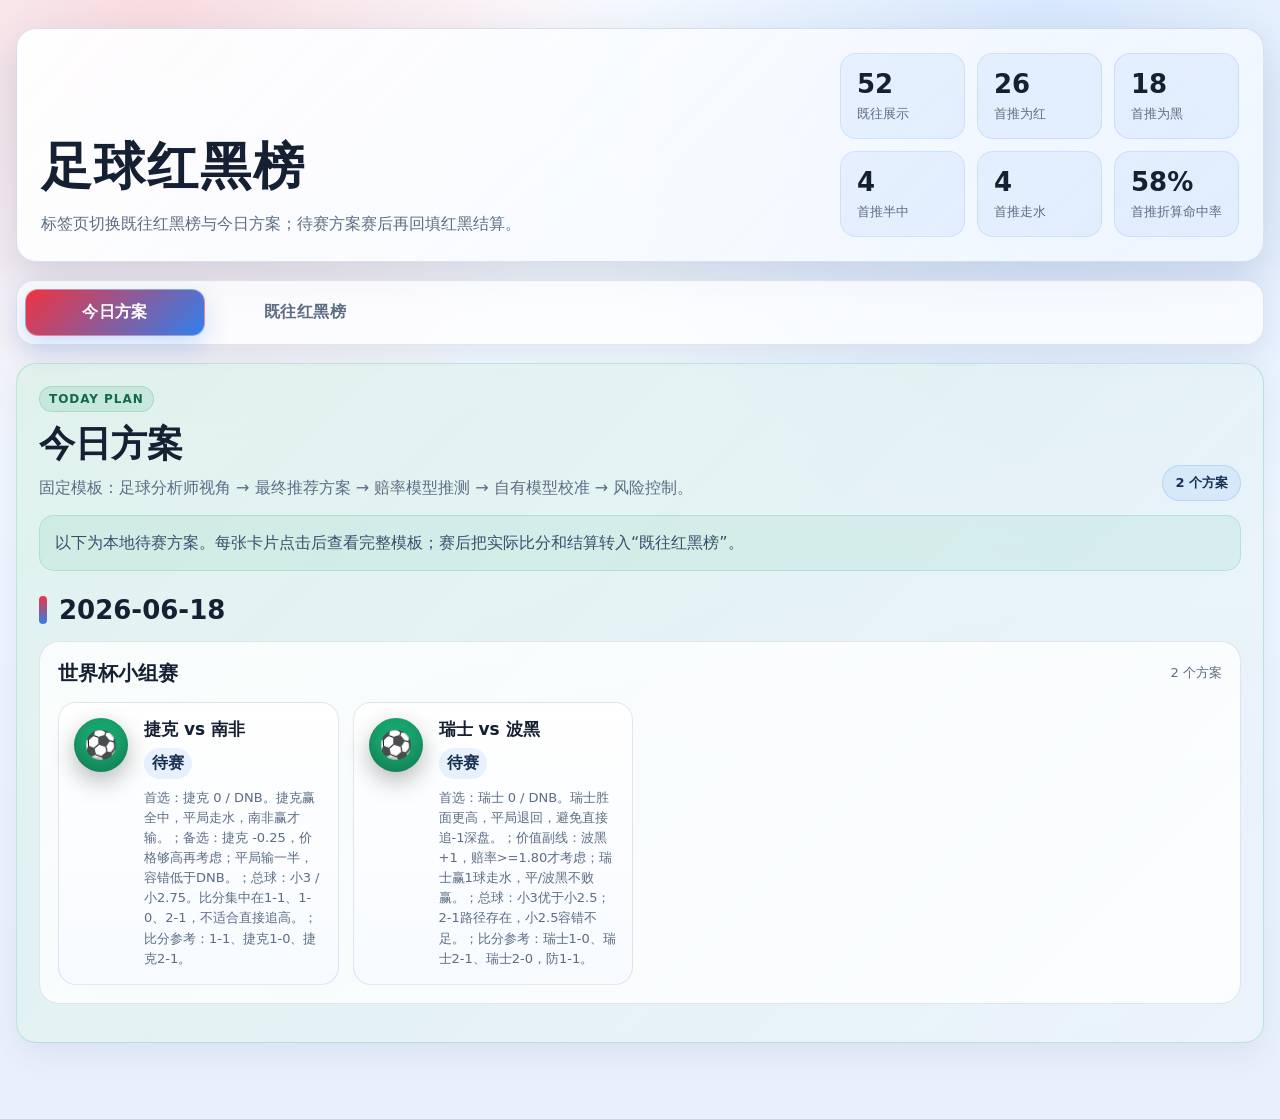
==== commit 0da35d64: "Update red black board pending matches" ====
--- a/index.html
+++ b/index.html
@@ -1566,44 +1566,41 @@
           "强队伤病会降低上限，但如果压迫体系和下半场体能优势仍在，-1.5并非必然危险。",
           "世界杯首战的小比分经验不能机械套用，强队若在下半场持续产生绝佳机会，受让+1.5容易被后程击穿。"
         ]
-      }
-    ];
-
-    const todayPlans = [
+      },
       {
         date: "2026-06-17",
         series: "世界杯小组赛",
         match: "葡萄牙 vs 民主刚果",
-        score: "未赛",
-        status: "pending",
-        label: "待赛",
-        summary: "葡萄牙整体优势明确，但C罗预测首发后更像禁区终结点和牵制点，近期评分没有支持大幅上调大胜预期；迪亚斯缺阵又削弱后防稳定性。民主刚果预计防线偏厚，万-比萨卡、姆本巴、图安泽贝和维萨、巴坎布具备对抗与反击能力。主线按葡萄牙-1.25处理，副线用小球降低深盘波动。",
+        score: "1-1",
+        status: "miss",
+        label: "黑榜",
+        summary: "葡萄牙1-1民主刚果，首推葡萄牙-1.25失败。赛前判断葡萄牙胜面高但不追更深，让球主线仍然偏激进；实际葡萄牙控球75%，但xG、射门、射正和绝佳机会都没有压住民主刚果，进攻流动性不足被厚防线限制。按第一推荐计黑。",
         plan: [
           "首选：葡萄牙 -1.25。葡萄牙胜面更高，但不拆成-1和-1.25两个重复方向。",
           "副线：小3.5。模型比分集中在1-0、2-0、2-1、1-1，深大球不追。",
           "补充观察：若临场升到葡萄牙-1.5以上，穿盘风险增加；角球只看总角大8.5，9.5以上降级。"
         ],
         settlement: [
-          "基础模型：葡萄牙胜55.1%、平25.0%、民主刚果胜19.9%。",
-          "赔率校正后：葡萄牙胜59.9%、平22.9%、民主刚果胜17.2%。",
-          "Stacked综合：葡萄牙胜53.2%、平24.4%、民主刚果胜22.4%。",
-          "预期进球：葡萄牙1.58，民主刚果1.06，总进球约2.64；最可能比分1-0，其次1-1、2-1、2-0。"
-        ],
-        review: "待赛。赛后按第一推荐葡萄牙-1.25方向结算。",
-        lessons: [
-          "强队胜面和深盘穿透要分开看，C罗首发不等于进攻流动性增强。",
-          "中卫核心缺阵会抬高被反击偷球概率，小球与让球方向需要拆开评估。",
-          "面对五后卫弱势方，强队边路压制会带来角球空间，但早进球后降速会压低角球上限。"
+          "葡萄牙 -1.25 输，最终1-1平局。",
+          "小3.5命中，总进球2球；角球5-4，总角9个，大8.5命中，9.5以上不够。",
+          "FotMob数据：控球75%-25%，xG 0.65-0.87，射门7-8，射正1-2，绝佳机会0-1，角球5-4。",
+          "FotMob match_id：4667819。"
+        ],
+        review: "这场复盘重点是控球优势不能等同于让球穿透。葡萄牙724次成功传球和75%控球看起来压制很强，但禁区内真正高质量机会不足，射正只有1次，绝佳机会为0，说明民主刚果的厚防线和身体对抗成功把葡萄牙限制在外围。赛前已经提醒C罗预测首发更像终结点和牵制点，不会自然增强前场流动性，但最终仍把第一推荐放到-1.25，风险控制不够。后续面对五后卫或身体型非洲队，强队若没有足够肋部渗透和绝佳机会预期，让球必须降到胜负或-0.5/-0.75。",
+        lessons: [
+          "控球率和传球数不能替代xG、射正和绝佳机会，强队外围控球容易造成深盘误判。",
+          "C罗这类禁区终结点首发会增强抢点，但如果边路和肋部输送不足，反而不利于高压流动。",
+          "面对五后卫身体型球队，强队让球主线应先看绝佳机会预期，没有2次以上绝佳机会支撑不宜追-1.25。"
         ]
       },
       {
         date: "2026-06-17",
         series: "世界杯小组赛",
         match: "英格兰 vs 克罗地亚",
-        score: "未赛",
-        status: "pending",
-        label: "待赛",
-        summary: "英格兰纸面和替补深度占优，凯恩与贝林厄姆是核心轴线，达拉斯高温也会放大克罗地亚老将与翼卫的体能压力。但本地模型没有给到英格兰碾压结论，市场胜率明显高于模型胜率，英格兰方向存在偏热风险。主线更倾向克罗地亚受让保护，副线关注小比分区间。",
+        score: "4-2",
+        status: "miss",
+        label: "黑榜",
+        summary: "英格兰4-2克罗地亚，首推克罗地亚+1失败。赛前强调英格兰偏热和克罗地亚控节奏，但实际英格兰在xG、射正、禁区触球、绝佳机会和角球上全面打穿，高温与下半场体能差被低估。按第一推荐计黑。",
         plan: [
           "首选：克罗地亚 +1。英格兰胜面更高，但模型比分集中在1-1、1-0、2-1，受让保护更好。",
           "同方向降级：若临场只有克罗地亚 +0.75，可保留但降低信心；不建议追英格兰-0.75/-1。",
@@ -1611,26 +1608,26 @@
           "比分参考：1-1、英格兰1-0、英格兰2-1；若英格兰早进球再看2-0。"
         ],
         settlement: [
-          "基础模型：英格兰胜45.2%、平29.6%、克罗地亚胜25.2%。",
-          "赔率校正后：英格兰胜47.4%、平28.6%、克罗地亚胜23.9%；市场去水约英格兰55.1%，热度高于模型。",
-          "Stacked综合：英格兰胜45.5%、平27.5%、克罗地亚胜26.9%。",
-          "预期进球：英格兰1.45，克罗地亚1.16，总进球约2.61；最可能比分1-1。"
-        ],
-        review: "待赛。赛后按第一推荐克罗地亚+1方向结算。",
-        lessons: [
-          "强队小优和强队穿深盘要分开看，市场热度高于模型时优先检查受让保护。",
-          "高温会削弱老将体能，但更容易体现在后程，不应直接等同于热门方大胜。",
-          "首战强强对话里，控节奏球队能显著提高平局和一球小负概率。"
+          "克罗地亚 +1 输，最终净负2球。",
+          "小3 / 小2.75 输，总进球6球。",
+          "FotMob数据：控球52%-48%，xG 3.20-0.70，射门22-10，射正11-5，绝佳机会7-2，角球8-2。",
+          "FotMob match_id：4667825。"
+        ],
+        review: "这场是模型低估英格兰进攻质量的典型样本。控球只高4个百分点，但英格兰在禁区触球、射正、绝佳机会和角球上全面领先，3.20 xG与7次绝佳机会足以支撑4球输出。赛前把克罗地亚中场控节奏和老将经验放得过重，忽略了达拉斯高温下克罗地亚后程覆盖下降，以及英格兰前场和替补深度带来的持续冲击。后续遇到强队小优但绝佳机会模型、前场深度和天气体能因素同时站在热门方时，不能只因市场热度高就反手受让。",
+        lessons: [
+          "强强战也可能打成大比分，尤其一方绝佳机会达到5次以上时，小球和受让要同步降级。",
+          "市场热门高于模型不一定是陷阱，如果前场深度、天气体能和禁区触球都支持热门方，应减少反热门。",
+          "老将控节奏在高温下可能只维持前段，后60分钟覆盖下滑会放大强队穿盘概率。"
         ]
       },
       {
         date: "2026-06-18",
         series: "世界杯小组赛",
         match: "加纳 vs 巴拿马",
-        score: "未赛",
-        status: "pending",
-        label: "待赛",
-        summary: "加纳前场有速度和个人冲击力，但中场组织与核心可用性存在隐患；巴拿马整体性、身体对抗和转换效率更符合本地模型。市场若因加纳名气给出轻微倾斜，反而容易形成热门溢价。主线选择巴拿马受让保护，防加纳组织不顺被拖入1-1或被巴拿马反击拿分。",
+        score: "1-0",
+        status: "miss",
+        label: "黑榜",
+        summary: "加纳1-0巴拿马，首推巴拿马+0.25/+0.5失败。巴拿马控球、射门、射正和绝佳机会数量并不差，但加纳xG更高，禁区内机会质量更好；巴拿马两次绝佳机会未进，模型方向没有兑现。按第一推荐计黑。",
         plan: [
           "首选：巴拿马 +0.25 / +0.5。本地模型更支持巴拿马不败，受让保护优先。",
           "进取：巴拿马 0 / DNB。赔率足够时可看巴拿马直接拿分。",
@@ -1638,26 +1635,26 @@
           "比分参考：1-1、巴拿马1-0、巴拿马2-1；防0-0。"
         ],
         settlement: [
-          "基础模型：加纳胜21.7%、平26.4%、巴拿马胜51.9%。",
-          "赔率校正后：加纳胜28.5%、平26.9%、巴拿马胜44.6%。",
-          "Stacked综合：加纳胜24.7%、平25.1%、巴拿马胜50.2%。",
-          "预期进球：加纳1.10，巴拿马1.54，总进球约2.63；最可能比分1-1。"
-        ],
-        review: "待赛。赛后按第一推荐巴拿马+0.25/+0.5方向结算。",
-        lessons: [
-          "名气方轻让不等于真实优势，尤其模型、阵容可用性和市场热度出现分歧时。",
-          "前场有个人能力但中场推进不稳的球队，容易被整体型对手拖入低节奏。",
-          "不败方向与小球方向相关但不能混同，若早球出现，巴拿马反击仍可能把比分推到2-1。"
+          "巴拿马 +0.25 / +0.5 输，最终0-1负于加纳。",
+          "小2.75 / 小2.5命中，总进球1球。",
+          "FotMob数据：控球38%-62%，xG 1.31-0.73，射门8-11，射正2-4，绝佳机会1-2，角球2-2。",
+          "FotMob match_id：4667826。"
+        ],
+        review: "这场不是巴拿马完全踢错方向，而是关键机会转化和xG质量没有站在首推一边。巴拿马62%控球、11脚射门、4次射正、2次绝佳机会，说明不败逻辑有场面支撑；但xG只有0.73，且两次绝佳机会全部错失。加纳虽然控球少，但xG 1.31更高，禁区内7次射门和1个关键机会足以支撑1-0。后续面对加纳这类前场单点效率队，不能只看对手中场组织隐患，也要评估其低控球高xG路径，受让方向需要更严格的终结效率确认。",
+        lessons: [
+          "控球和射门领先不等于不败安全，弱势方若xG质量落后，+0.5仍容易被一球击穿。",
+          "模型支持下狗时，要检查其绝佳机会转化稳定性；连续错失大机会会让受让价值失效。",
+          "小球命中不代表受让命中，1-0是轻受让方向最主要的反向风险。"
         ]
       },
       {
         date: "2026-06-18",
         series: "世界杯小组赛",
         match: "乌兹别克斯坦 vs 哥伦比亚",
-        score: "未赛",
-        status: "pending",
-        label: "待赛",
-        summary: "哥伦比亚整体实力、边路爆点和替补深度更好，路易斯·迪亚斯、J罗和苏亚雷斯具备持续制造机会的能力。但本地模型没有把这场看成大胜局，乌兹别克斯坦三中卫结构、胡萨诺夫的防线质量和反击支点仍有保护。墨西哥城高原加小雨会压低连续高节奏，主线更倾向乌兹别克受让。",
+        score: "1-3",
+        status: "miss",
+        label: "黑榜",
+        summary: "乌兹别克斯坦1-3哥伦比亚，首推乌兹别克+1.25/+1.5失败。赛前认可哥伦比亚小胜但防深盘，实际哥伦比亚禁区触球和绝佳机会优势明显，最终打出两球差。乌兹别克两次中柱说明有扰动，但不足以保护受让。按第一推荐计黑。",
         plan: [
           "首选：乌兹别克斯坦 +1.25 / +1.5。哥伦比亚胜面更高，但高频比分集中在0-1、1-2、1-1。",
           "次选：哥伦比亚胜 / 哥伦比亚 -0.5。只确认胜面，不追-1或-1.25深让。",
@@ -1665,16 +1662,67 @@
           "比分参考：哥伦比亚1-0、2-1，防1-1；顺利局哥伦比亚2-0。"
         ],
         settlement: [
-          "基础模型：乌兹别克斯坦胜21.7%、平26.6%、哥伦比亚胜51.7%。",
-          "赔率校正后：乌兹别克斯坦胜19.2%、平25.2%、哥伦比亚胜55.6%。",
-          "Stacked综合：乌兹别克斯坦胜23.2%、平25.3%、哥伦比亚胜51.4%。",
-          "预期进球：乌兹别克斯坦1.09，哥伦比亚1.53，总进球约2.62；最可能比分1-1。"
-        ],
-        review: "待赛。赛后按第一推荐乌兹别克斯坦+1.25/+1.5方向结算。",
-        lessons: [
-          "热门方胜面和深让穿透要分开看，尤其市场胜率明显高于本地模型时。",
-          "三中卫弱势方如果有足够防线质量，受让深盘仍有保护，不能只看排名差距。",
-          "高原和小雨环境更容易压低持续高压节奏，对深让和大球都需要降级。"
+          "乌兹别克斯坦 +1.25 / +1.5 输，最终净负2球。",
+          "哥伦比亚胜 / -0.5命中；小3 / 小2.75输，总进球4球。",
+          "FotMob数据：控球39%-61%，xG 1.16-1.61，射门8-15，射正2-4，禁区触球5-27，绝佳机会1-4，角球3-4。",
+          "FotMob match_id：4667820。"
+        ],
+        review: "这场偏差在于把乌兹别克三中卫和高原小雨对节奏的保护放得过重。xG差距不算夸张，乌兹别克还两次击中门框，但哥伦比亚27次禁区触球和4次绝佳机会说明他们真实威胁明显更高。乌兹别克的反击质量有扰动，却无法持续进入禁区，最终只靠有限机会制造波动。后续面对哥伦比亚这类边路爆点强、禁区触球稳定的球队，如果强队绝佳机会达到4次，+1.5保护需要明显降级。",
+        lessons: [
+          "受让+1.5不能只看最可能比分，强队若禁区触球和绝佳机会优势明显，两球差风险会被低估。",
+          "弱队中柱和低概率机会会制造比赛观感，但不等于结构性保护。",
+          "高原小雨会压节奏，但不能抵消强队边路持续进入禁区的能力。"
+        ]
+      }
+    ];
+
+    const todayPlans = [
+      {
+        date: "2026-06-18",
+        series: "世界杯小组赛",
+        match: "捷克 vs 南非",
+        score: "待赛",
+        status: "pending",
+        label: "待赛",
+        summary: "FotMob标准阵容与南非上一轮两张红牌校正后，捷克胜率上修至42%-44%，平局仍在30%左右。捷克阵容更完整，边路传中和定位球路径更清晰；南非缺少西托勒和兹瓦内后，中场覆盖、持球和最后一传下降，但边路反击仍有威胁。首推按最高概率保护结构选择捷克0/DNB，不追捷克-0.5低价。",
+        plan: [
+          "首选：捷克 0 / DNB。捷克赢全中，平局走水，南非赢才输。",
+          "备选：捷克 -0.25，价格够高再考虑；平局输一半，容错低于DNB。",
+          "总球：小3 / 小2.75。比分集中在1-1、1-0、2-1，不适合直接追高。",
+          "比分参考：1-1、捷克1-0、捷克2-1。"
+        ],
+        settlement: [
+          "待赛，赛后回填。"
+        ],
+        review: "赛前主逻辑是红牌停赛削弱南非中场稳定性，但捷克胜率没有高到可追深盘。若南非守到60分钟仍平，捷克压力会增加；若捷克先破门，比赛会向2-1或2-0打开。",
+        lessons: [
+          "红牌停赛影响中场覆盖和出球时，弱队受让价值需下修。",
+          "平局概率接近三成时，DNB优先于-0.5。",
+          "1-1和2-1同在高频区间时，小3比小2.5更有保护。"
+        ]
+      },
+      {
+        date: "2026-06-18",
+        series: "世界杯小组赛",
+        match: "瑞士 vs 波黑",
+        score: "待赛",
+        status: "pending",
+        label: "待赛",
+        summary: "本地模型三层均支持瑞士胜面：基础62.7%、赔率校正61.2%、Stacked 57.2%。但瑞士-1附近穿盘概率不足，首轮对卡塔尔xG 3.2却只进1球，说明创造力够但终结效率仍需确认。波黑首轮1-1加拿大，防线和对抗质量不错，因此首推按概率选择瑞士0/DNB，实战价值线关注波黑+1和小3。",
+        plan: [
+          "首选：瑞士 0 / DNB。瑞士胜面更高，平局退回，避免直接追-1深盘。",
+          "价值副线：波黑 +1，赔率>=1.80才考虑；瑞士赢1球走水，平/波黑不败赢。",
+          "总球：小3优于小2.5；2-1路径存在，小2.5容错不足。",
+          "比分参考：瑞士1-0、瑞士2-1、瑞士2-0，防1-1。"
+        ],
+        settlement: [
+          "待赛，赛后回填。"
+        ],
+        review: "赛前分歧在胜负与穿盘。瑞士中场、门将和防线质量占优，但市场-1附近偏深，模型不支持稳定赢2球。波黑防线杯赛状态好，若能守住上半场，受让保护会更有价值。",
+        lessons: [
+          "强队胜面高不等于-1/-1.25可追，需单独检查赢2球概率。",
+          "瑞士首轮高xG低进球提示终结效率风险，DNB比深盘更稳。",
+          "波黑防线状态好时，可以作为受让副线，但首推仍按最高概率验证方向。"
         ]
       }
     ];
